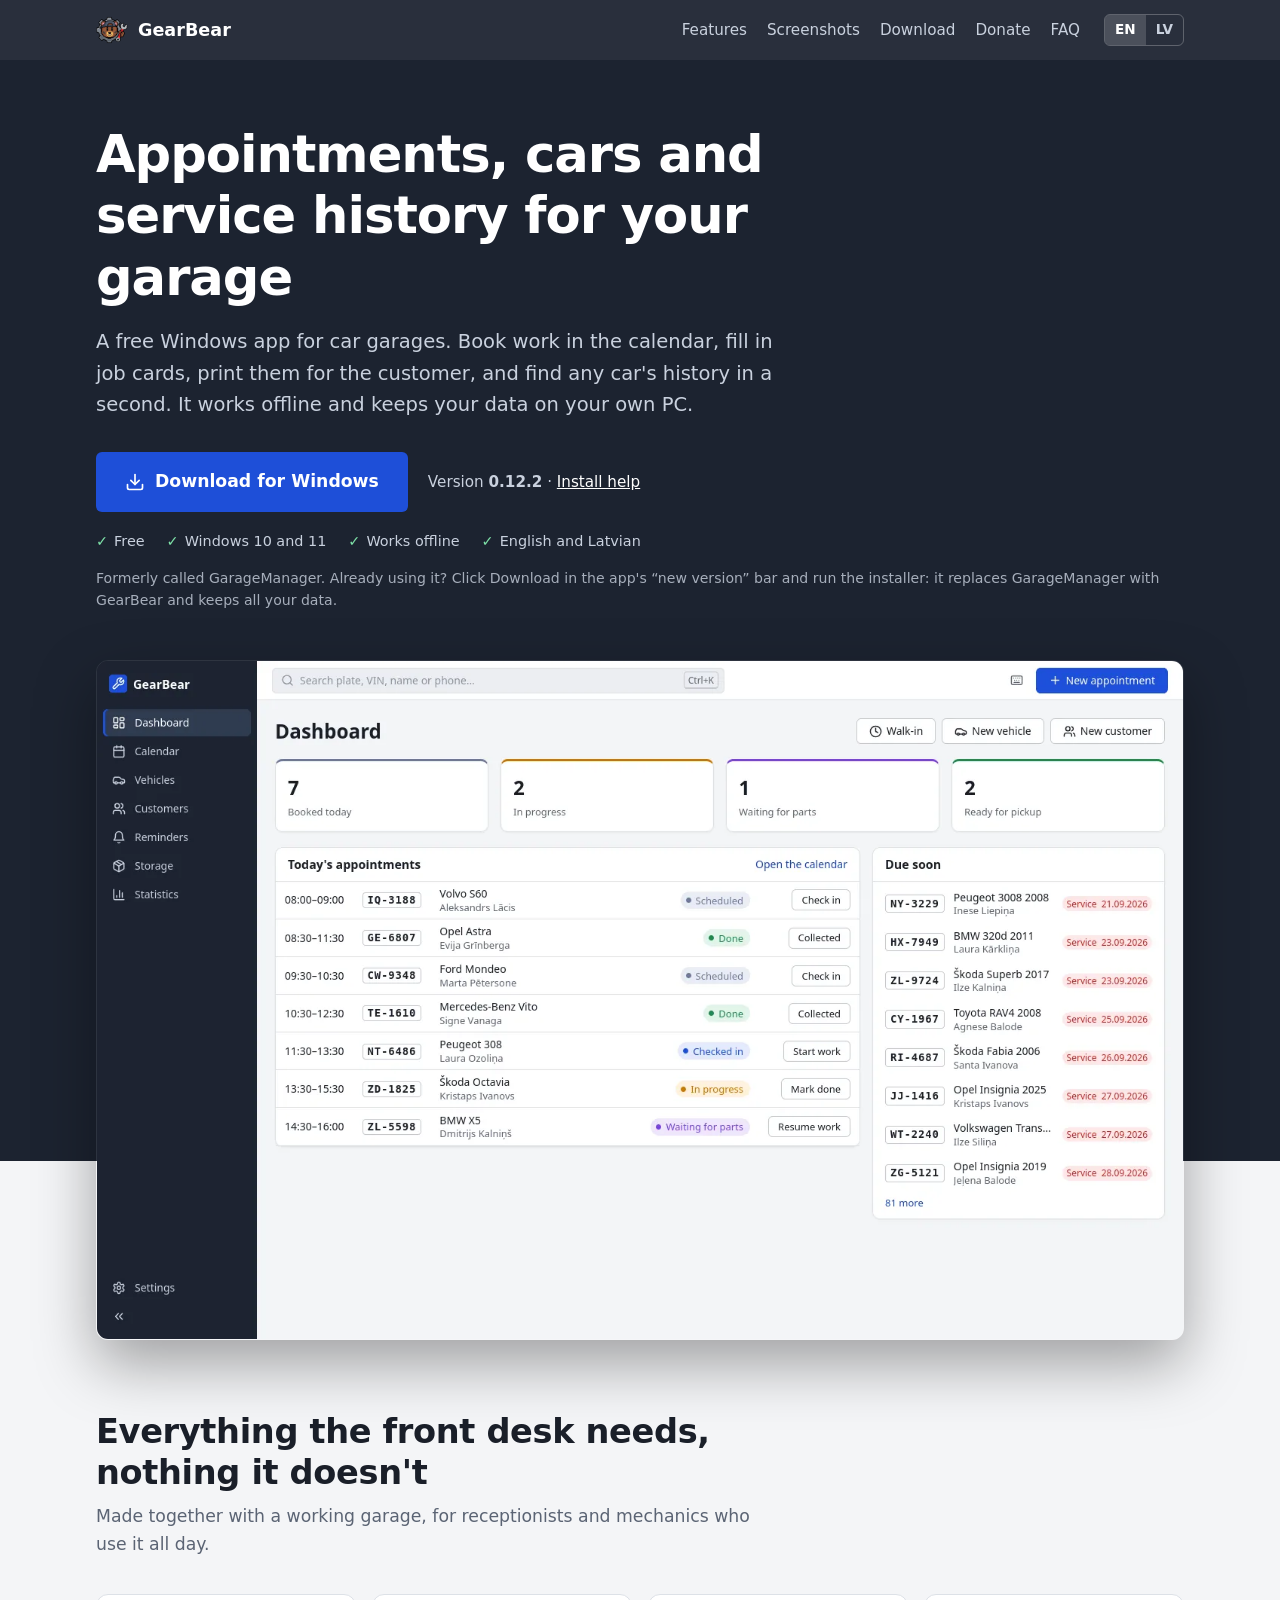
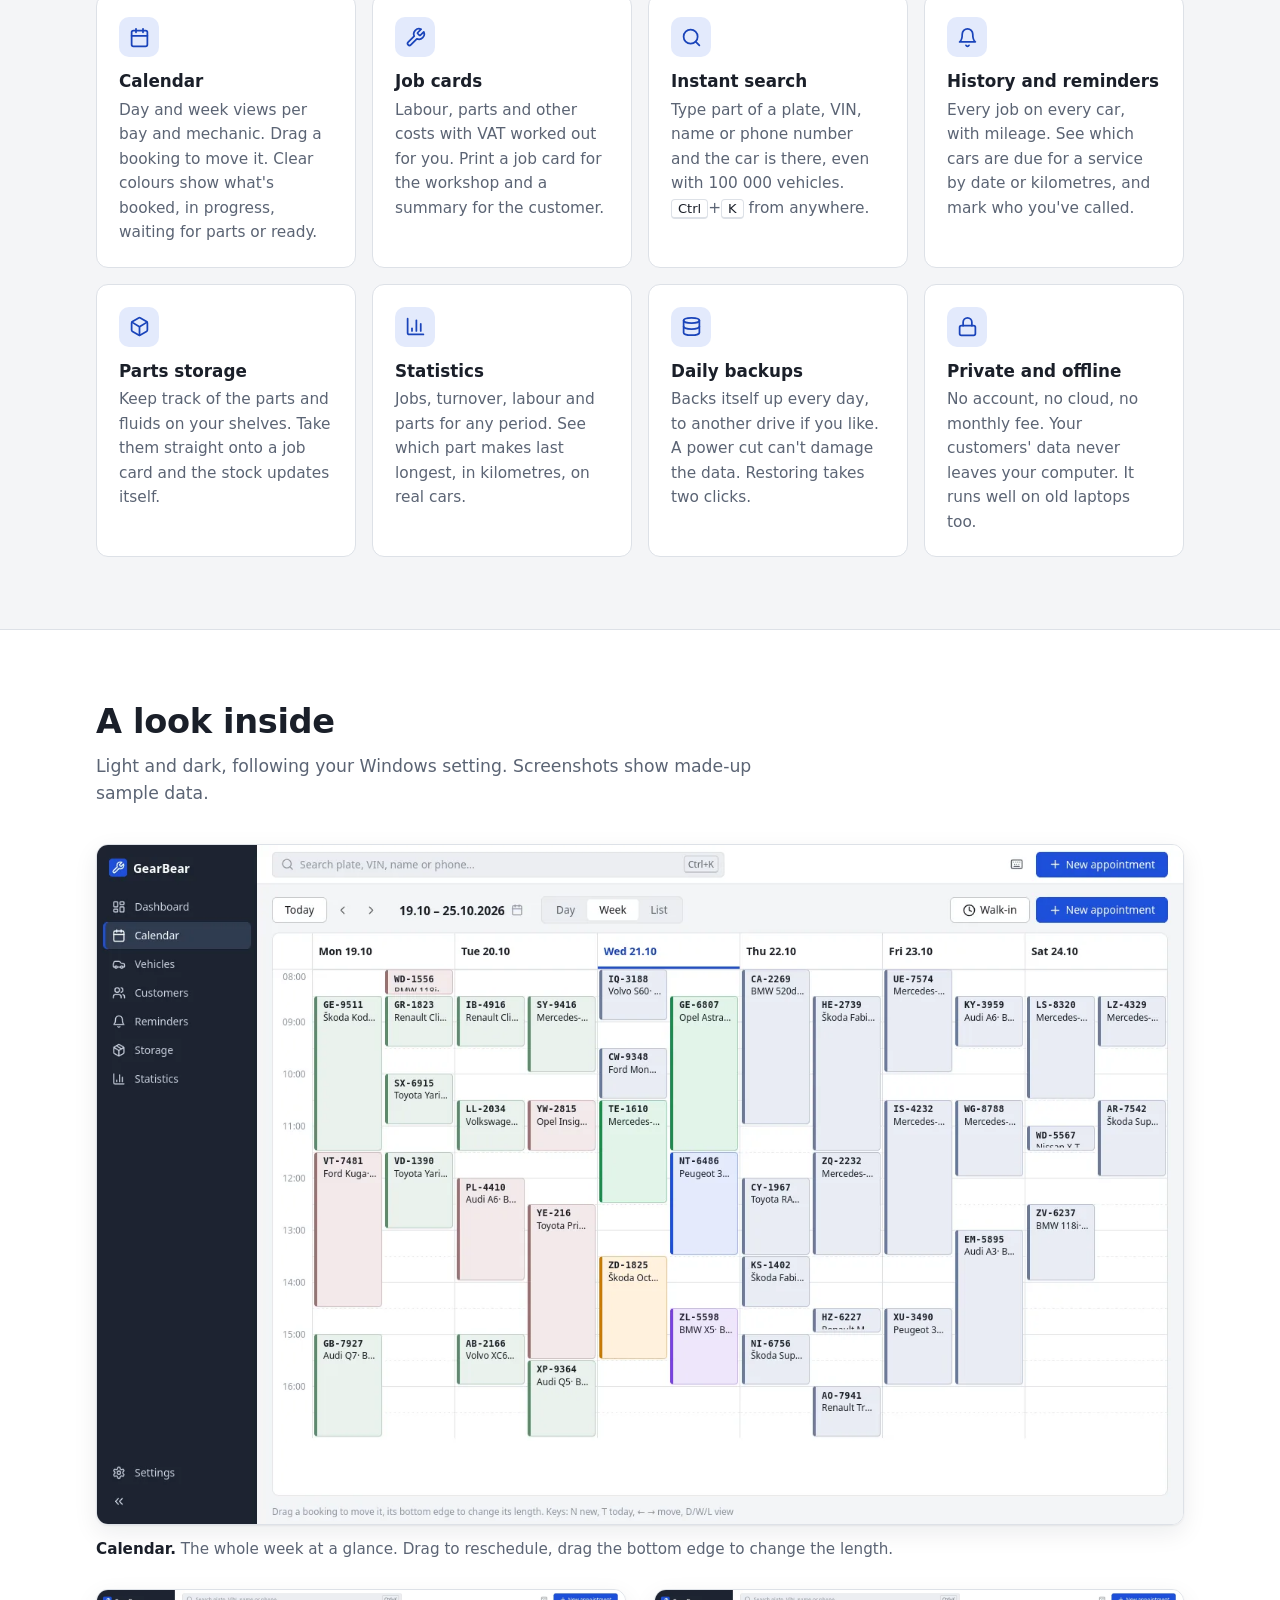
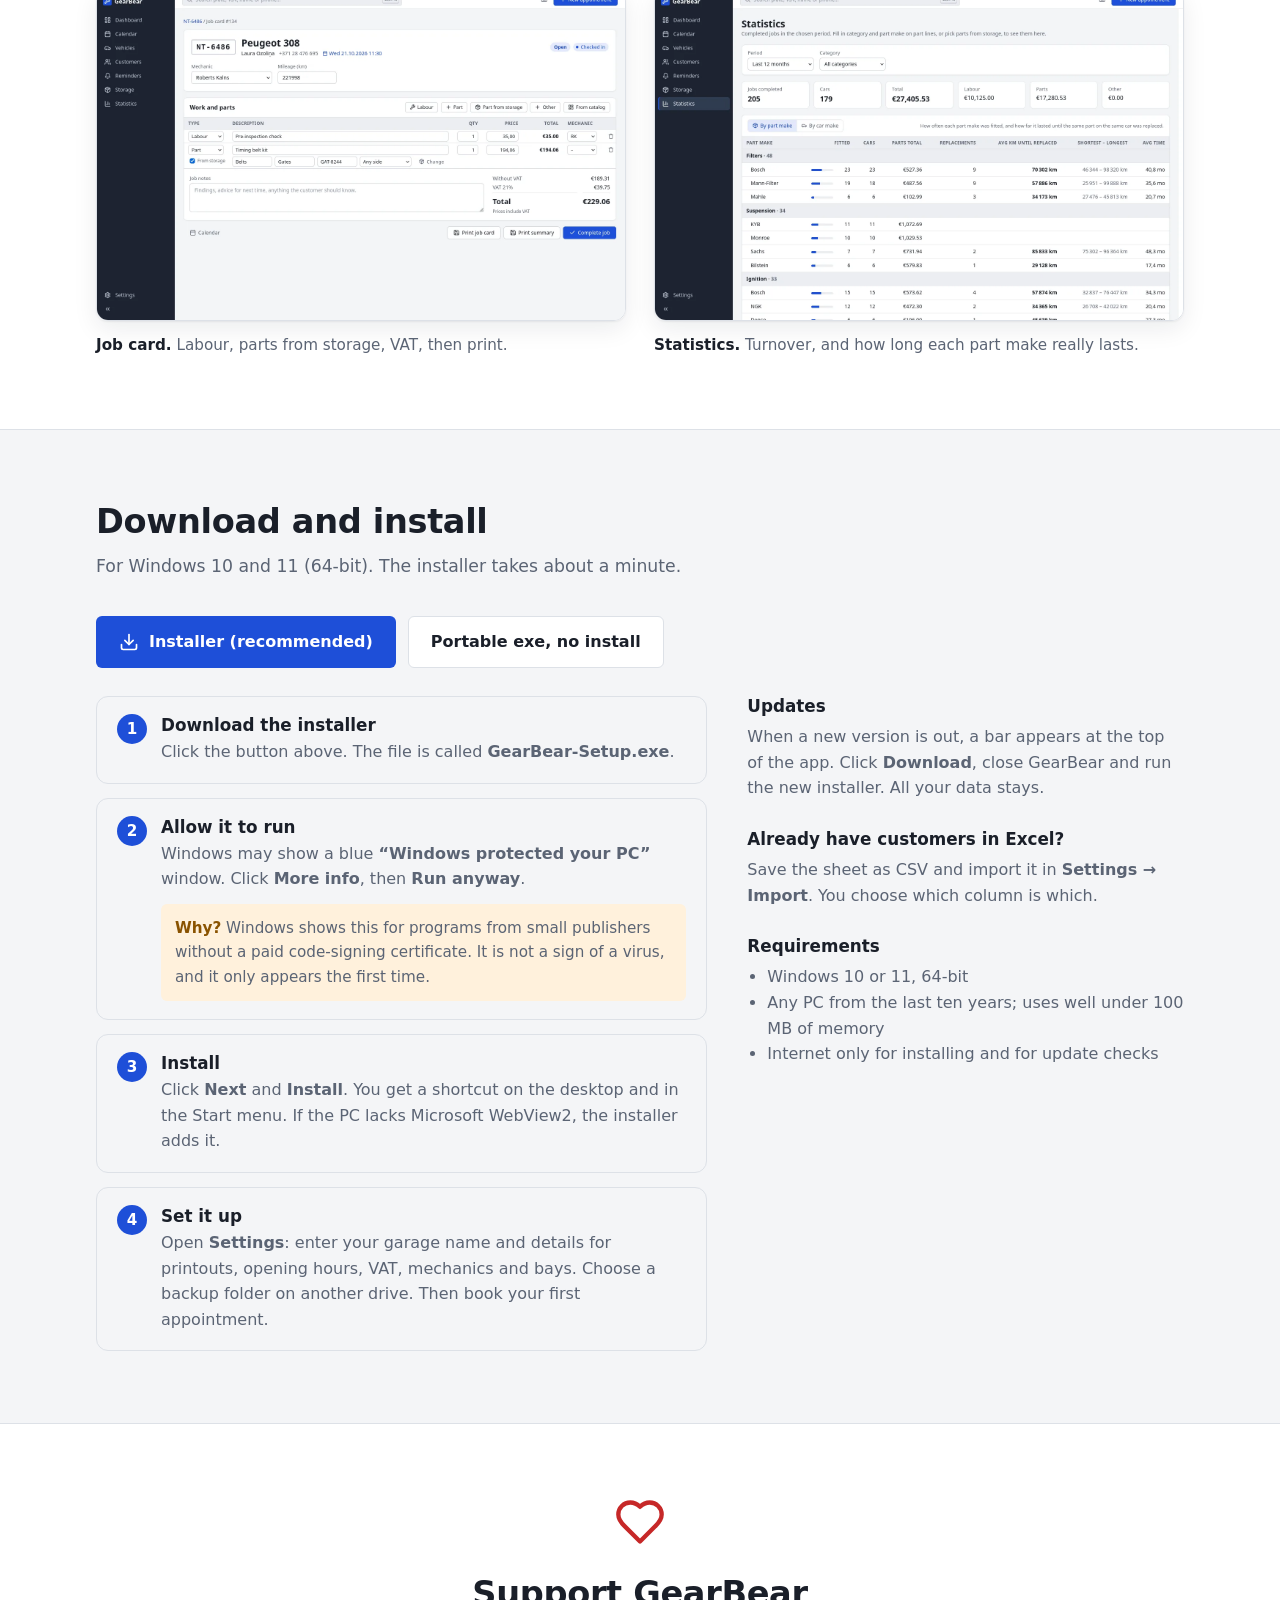
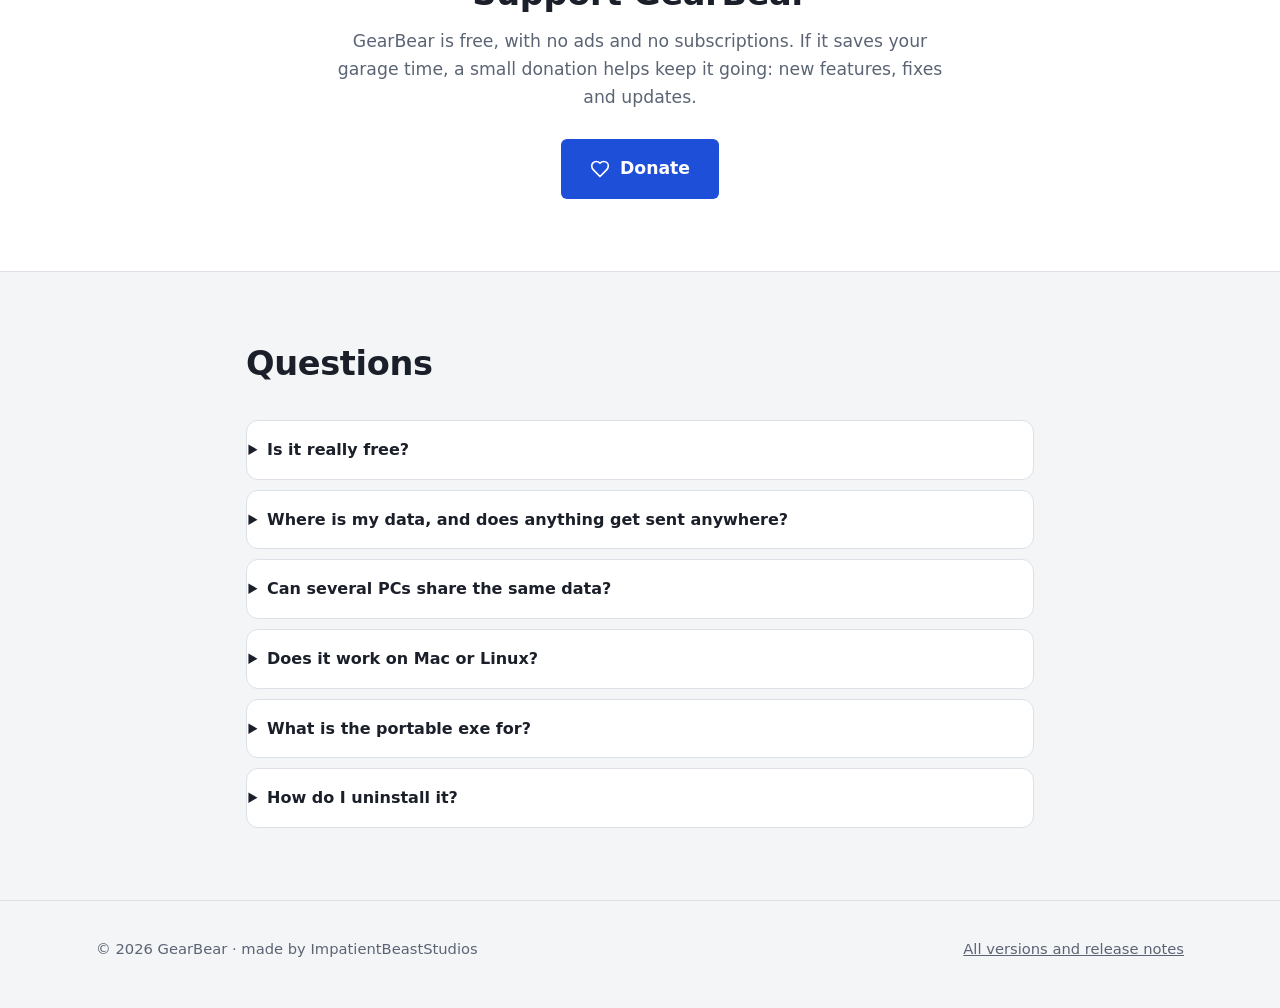
==== index.html @ b9c1b4c9 "Move to gearbear.impatientbeaststudios.com Cloudflare serves the site from the root. docs/ is the ol" ====
<!doctype html>
<html lang="en">
<head>
<meta charset="utf-8">
<meta name="viewport" content="width=device-width, initial-scale=1">
<title>GearBear</title>
<meta name="author" content="ImpatientBeastStudios">
<meta name="description" content="GearBear: free Windows app for car garages: appointments, vehicles, customers, job cards and service history. Works offline; your data stays on your PC.">
<link rel="icon" type="image/png" href="img/favicon-32.png">
<link rel="apple-touch-icon" href="img/icon-192.png">
<meta property="og:title" content="GearBear">
<meta property="og:description" content="Free Windows app for car garages: appointments, job cards and service history.">
<meta property="og:type" content="website">
<meta property="og:url" content="https://gearbear.impatientbeaststudios.com/">
<meta property="og:site_name" content="GearBear">
<meta property="og:image" content="https://gearbear.impatientbeaststudios.com/img/og-image.png">
<meta property="og:image:width" content="1200">
<meta property="og:image:height" content="630">
<meta property="og:image:alt" content="GearBear: free software for car garages, with the pixel-art bear logo">
<meta name="twitter:card" content="summary_large_image">
<meta name="twitter:image" content="https://gearbear.impatientbeaststudios.com/img/og-image.png">
<script>
  // Pick the language before anything is drawn: ?lang=, then the last
  // choice, then the browser's language.
  (function () {
    var q = new URLSearchParams(location.search).get('lang'), saved = null
    try { saved = localStorage.getItem('lang') } catch (e) {}
    var lang = q || saved || ((navigator.language || '').toLowerCase().indexOf('lv') === 0 ? 'lv' : 'en')
    document.documentElement.lang = lang === 'lv' ? 'lv' : 'en'
  })()
</script>
<style>
  :root {
    --bg: #f4f5f7;
    --bg-elevated: #ffffff;
    --bg-sunken: #eceef1;
    --bg-dark: #1c2330;
    --text: #1a1f29;
    --text-muted: #5b6474;
    --text-on-dark: #c9d1de;
    --border: #dde1e7;
    --accent: #1e4fd8;
    --accent-hover: #1a44ba;
    --accent-soft: #e3eafc;
    --accent-text: #1a44ba;
    --heart: #c62828;
    --warning: #8a5300;
    --warning-soft: #fff1dc;
    --shadow: 0 1px 2px rgba(16, 24, 40, .06), 0 8px 24px rgba(16, 24, 40, .08);
    --font: "Segoe UI", "Segoe UI Variable Text", system-ui, -apple-system, "Helvetica Neue", Arial, sans-serif;
    --radius: 6px;
    --radius-lg: 12px;
    color-scheme: light;
  }
  @media (prefers-color-scheme: dark) {
    :root {
      --bg: #15181e;
      --bg-elevated: #1e2229;
      --bg-sunken: #11141a;
      --bg-dark: #0f1217;
      --text: #e6e9ef;
      --text-muted: #a3acbb;
      --text-on-dark: #aab3c2;
      --border: #2c323c;
      --accent: #5b8aff;
      --accent-hover: #759dff;
      --accent-soft: #1f2a45;
      --accent-text: #8fb0ff;
      --heart: #ef5350;
      --warning: #e0a030;
      --warning-soft: #3a2f16;
      --shadow: 0 1px 2px rgba(0, 0, 0, .3), 0 8px 24px rgba(0, 0, 0, .35);
      color-scheme: dark;
    }
  }

  /* One page, two languages: the inactive one is hidden. */
  html[lang="en"] [lang="lv"], html[lang="lv"] [lang="en"] { display: none !important; }

  * { box-sizing: border-box; }
  [hidden] { display: none !important; }
  html { scroll-behavior: smooth; scroll-padding-top: 72px; }
  @media (prefers-reduced-motion: reduce) { html { scroll-behavior: auto; } }
  body { margin: 0; background: var(--bg); color: var(--text); font: 16px/1.6 var(--font); -webkit-font-smoothing: antialiased; }
  img { max-width: 100%; height: auto; display: block; }
  a { color: var(--accent-text); }
  h1, h2, h3 { line-height: 1.2; margin: 0; }
  h2 { font-size: clamp(1.6rem, 3vw, 2.1rem); letter-spacing: -.01em; }
  h3 { font-size: 1.05rem; }
  p { margin: 0; }
  .wrap { max-width: 1120px; margin: 0 auto; padding: 0 16px; }
  .muted { color: var(--text-muted); }
  section { padding: 72px 0; }
  .section-head { max-width: 680px; margin-bottom: 36px; }
  .section-head p { margin-top: 10px; color: var(--text-muted); font-size: 1.08rem; }

  /* Header */
  header {
    position: sticky; top: 0; z-index: 10;
    background: color-mix(in srgb, var(--bg-dark) 94%, transparent);
    backdrop-filter: blur(8px);
    color: #fff;
  }
  .bar { display: flex; align-items: center; gap: 24px; height: 60px; }
  .brand { display: flex; align-items: center; gap: 10px; color: #fff; text-decoration: none; font-weight: 600; font-size: 1.1rem; }
  .brand img { width: 32px; height: 32px; }
  nav.links { display: flex; gap: 20px; margin-left: auto; }
  nav.links a { color: var(--text-on-dark); text-decoration: none; font-size: .95rem; }
  nav.links a:hover { color: #fff; }
  .lang { display: flex; border: 1px solid rgba(255, 255, 255, .25); border-radius: var(--radius); overflow: hidden; }
  .lang button { background: none; border: 0; color: var(--text-on-dark); font: inherit; font-size: .85rem; font-weight: 600; padding: 4px 10px; cursor: pointer; }
  .lang button[aria-pressed="true"] { background: rgba(255, 255, 255, .16); color: #fff; }
  @media (max-width: 720px) { nav.links { display: none; } .lang { margin-left: auto; } }

  /* Buttons */
  .btn {
    display: inline-flex; align-items: center; gap: 10px;
    padding: 12px 22px; border-radius: var(--radius);
    font: inherit; font-weight: 600; text-decoration: none; cursor: pointer;
    border: 1px solid transparent;
    transition: background-color .15s, border-color .15s;
  }
  .btn svg { width: 20px; height: 20px; flex: none; }
  .btn.primary { background: var(--accent); color: #fff; }
  .btn.primary:hover { background: var(--accent-hover); }
  .btn.secondary { background: var(--bg-elevated); color: var(--text); border-color: var(--border); }
  .btn.secondary:hover { border-color: var(--text-muted); }
  .btn.big { padding: 15px 28px; font-size: 1.08rem; }
  .btn:focus-visible, .lang button:focus-visible, a:focus-visible { outline: 2px solid var(--accent); outline-offset: 2px; }

  /* Hero */
  .hero { padding: 64px 0 0; background: var(--bg-dark); color: #fff; }
  /* The screenshot hangs over the edge into the next section. */
  .hero + section { padding-top: calc(72px + var(--overhang)); background: var(--bg); }
  :root { --overhang: clamp(40px, 14vw, 180px); }
  .hero h1 { font-size: clamp(2rem, 5vw, 3.2rem); letter-spacing: -.02em; max-width: 820px; }
  .hero .lead { margin-top: 18px; max-width: 680px; font-size: clamp(1.05rem, 2vw, 1.22rem); color: var(--text-on-dark); }
  .cta { display: flex; flex-wrap: wrap; align-items: center; gap: 14px 20px; margin-top: 32px; }
  .cta .alt { color: var(--text-on-dark); font-size: .95rem; }
  .cta .alt a { color: #fff; }
  .facts { display: flex; flex-wrap: wrap; gap: 8px 22px; margin-top: 18px; font-size: .9rem; color: var(--text-on-dark); }
  .facts span::before { content: "✓"; margin-right: 6px; color: #7ee2a8; font-weight: 700; }
  .formerly { margin-top: 14px; font-size: .88rem; color: var(--text-on-dark); opacity: .8; }
  .shot { position: relative; margin: 48px 0 calc(-1 * var(--overhang)); border-radius: var(--radius-lg); overflow: hidden; box-shadow: 0 24px 60px rgba(0, 0, 0, .35); border: 1px solid rgba(255, 255, 255, .08); }

  /* Features */
  .grid { display: grid; grid-template-columns: repeat(auto-fill, minmax(250px, 1fr)); gap: 16px; }
  .card { background: var(--bg-elevated); border: 1px solid var(--border); border-radius: var(--radius-lg); padding: 22px; }
  .card .ic { width: 40px; height: 40px; border-radius: 10px; display: grid; place-items: center; background: var(--accent-soft); color: var(--accent-text); margin-bottom: 14px; }
  .card .ic svg { width: 21px; height: 21px; }
  .card p { margin-top: 6px; color: var(--text-muted); font-size: .96rem; }

  /* Screenshots */
  .gallery { display: grid; gap: 28px; }
  figure { margin: 0; }
  figure img { border-radius: var(--radius-lg); border: 1px solid var(--border); box-shadow: var(--shadow); }
  figcaption { margin-top: 12px; color: var(--text-muted); font-size: .95rem; }
  figcaption b { color: var(--text); }
  @media (min-width: 900px) { .gallery.two { grid-template-columns: 1fr 1fr; } }

  /* Install */
  .alt-bg { background: var(--bg-elevated); border-top: 1px solid var(--border); border-bottom: 1px solid var(--border); }
  .steps { counter-reset: s; display: grid; gap: 14px; padding: 0; margin: 0; list-style: none; }
  .steps li { counter-increment: s; position: relative; padding: 18px 20px 18px 64px; background: var(--bg); border: 1px solid var(--border); border-radius: var(--radius-lg); }
  .steps li::before { content: counter(s); position: absolute; left: 20px; top: 17px; width: 30px; height: 30px; border-radius: 50%; background: var(--accent); color: #fff; font-weight: 700; display: grid; place-items: center; font-size: .95rem; }
  .steps h3 { margin-bottom: 4px; }
  .steps p { color: var(--text-muted); }
  .note { margin-top: 12px; padding: 12px 14px; border-radius: var(--radius); background: var(--warning-soft); color: var(--text); font-size: .95rem; }
  .note b { color: var(--warning); }
  .cols { display: grid; gap: 40px; }
  @media (min-width: 900px) { .cols { grid-template-columns: 1.4fr 1fr; } }
  .side h3 { margin: 0 0 8px; }
  .side + .side { margin-top: 28px; }
  .side p, .side li { color: var(--text-muted); }
  .side ul { padding-left: 20px; margin: 8px 0 0; }
  .dl-row { display: flex; flex-wrap: wrap; gap: 12px; margin-bottom: 28px; }
  kbd { font: .85em var(--font); padding: 1px 6px; border: 1px solid var(--border); border-bottom-width: 2px; border-radius: 4px; background: var(--bg-elevated); color: var(--text); }

  /* Donate */
  .donate { text-align: center; }
  .donate .heart { width: 52px; height: 52px; margin: 0 auto 18px; color: var(--heart); }
  .donate p { max-width: 620px; margin: 14px auto 0; color: var(--text-muted); font-size: 1.08rem; }
  .donate .btn { margin-top: 28px; }
  .donate .soon { margin-top: 14px; font-size: .9rem; }

  /* FAQ */
  details { background: var(--bg-elevated); border: 1px solid var(--border); border-radius: var(--radius-lg); padding: 0 20px; }
  details + details { margin-top: 10px; }
  summary { cursor: pointer; padding: 16px 0; font-weight: 600; list-style-position: outside; }
  details p { padding: 0 0 18px; color: var(--text-muted); }
  .faq { max-width: 820px; }

  footer { padding: 36px 0 48px; color: var(--text-muted); font-size: .92rem; border-top: 1px solid var(--border); }
  footer .wrap { display: flex; flex-wrap: wrap; gap: 8px 24px; justify-content: space-between; }
  footer a { color: inherit; }
</style>
</head>
<body>

<header>
  <div class="wrap bar">
    <a class="brand" href="#top"><img src="img/icon-192.png" alt="">GearBear</a>
    <nav class="links">
      <a href="#features"><span lang="en">Features</span><span lang="lv">Iespējas</span></a>
      <a href="#screens"><span lang="en">Screenshots</span><span lang="lv">Ekrāni</span></a>
      <a href="#download"><span lang="en">Download</span><span lang="lv">Lejupielāde</span></a>
      <a href="#donate"><span lang="en">Donate</span><span lang="lv">Ziedot</span></a>
      <a href="#faq"><span lang="en">FAQ</span><span lang="lv">Jautājumi</span></a>
    </nav>
    <div class="lang" role="group" aria-label="Language / Valoda">
      <button type="button" data-lang="en">EN</button>
      <button type="button" data-lang="lv">LV</button>
    </div>
  </div>
</header>

<main id="top">
  <section class="hero">
    <div class="wrap">
      <h1>
        <span lang="en">Appointments, cars and service history for your garage</span>
        <span lang="lv">Pieraksti, automašīnas un servisa vēsture jūsu autoservisam</span>
      </h1>
      <p class="lead">
        <span lang="en">A free Windows app for car garages. Book work in the calendar, fill in job cards, print them for the customer, and find any car's history in a second. It works offline and keeps your data on your own PC.</span>
        <span lang="lv">Bezmaksas Windows programma autoservisiem. Pierakstiet darbus kalendārā, aizpildiet darba kartes, izdrukājiet tās klientam un atrodiet jebkuras automašīnas vēsturi sekundes laikā. Darbojas bez interneta, un dati paliek jūsu datorā.</span>
      </p>
      <div class="cta">
        <a class="btn primary big" href="https://github.com/TeddyBear1998/garagemanager/releases/latest/download/GearBear-Setup.exe">
          <svg viewBox="0 0 24 24" fill="none" stroke="currentColor" stroke-width="2" stroke-linecap="round" stroke-linejoin="round" aria-hidden="true"><path d="M21 15v4a2 2 0 0 1-2 2H5a2 2 0 0 1-2-2v-4"/><path d="m7 10 5 5 5-5"/><path d="M12 15V3"/></svg>
          <span lang="en">Download for Windows</span><span lang="lv">Lejupielādēt Windows</span>
        </a>
        <span class="alt">
          <span class="version-line" hidden><span lang="en">Version</span><span lang="lv">Versija</span> <b class="version"></b> · </span>
          <a href="#download"><span lang="en">Install help</span><span lang="lv">Kā uzstādīt</span></a>
        </span>
      </div>
      <div class="facts">
        <span lang="en">Free</span><span lang="lv">Bez maksas</span>
        <span lang="en">Windows 10 and 11</span><span lang="lv">Windows 10 un 11</span>
        <span lang="en">Works offline</span><span lang="lv">Darbojas bez interneta</span>
        <span lang="en">English and Latvian</span><span lang="lv">Latviešu un angļu valodā</span>
      </div>
      <p class="formerly"><span lang="en">Formerly called GarageManager. Already using it? Click Download in the app's “new version” bar and run the installer: it replaces GarageManager with GearBear and keeps all your data.</span><span lang="lv">Agrāk saucās GarageManager. Jau lietojat? Spiediet Lejupielādēt programmas joslā “jauna versija” un palaidiet instalētāju: tas aizstās GarageManager ar GearBear un saglabās visus datus.</span></p>
      <div class="shot">
        <img lang="en" src="img/dashboard-en.webp" width="1440" height="900" alt="GearBear dashboard: today's appointments with their status and cars due for service">
        <img lang="lv" src="img/dashboard-lv.webp" width="1440" height="900" alt="GearBear sākuma ekrāns: šodienas pieraksti ar statusiem un automašīnas, kurām drīz jāveic serviss">
      </div>
    </div>
  </section>

  <section id="features">
    <div class="wrap">
      <div class="section-head">
        <h2><span lang="en">Everything the front desk needs, nothing it doesn't</span><span lang="lv">Viss, kas vajadzīgs reģistratūrai, un nekā lieka</span></h2>
        <p><span lang="en">Made together with a working garage, for receptionists and mechanics who use it all day.</span><span lang="lv">Veidota kopā ar strādājošu autoservisu, reģistratoriem un mehāniķiem, kas to lieto visu dienu.</span></p>
      </div>
      <div class="grid">
        <div class="card">
          <div class="ic"><svg viewBox="0 0 24 24" fill="none" stroke="currentColor" stroke-width="2" stroke-linecap="round" stroke-linejoin="round" aria-hidden="true"><path d="M8 2v4"/><path d="M16 2v4"/><rect width="18" height="18" x="3" y="4" rx="2"/><path d="M3 10h18"/></svg></div>
          <h3><span lang="en">Calendar</span><span lang="lv">Kalendārs</span></h3>
          <p><span lang="en">Day and week views per bay and mechanic. Drag a booking to move it. Clear colours show what's booked, in progress, waiting for parts or ready.</span><span lang="lv">Dienas un nedēļas skats pa remonta vietām un mehāniķiem. Pārvelciet pierakstu, lai to pārceltu. Skaidras krāsas rāda, kas ir pierakstīts, procesā, gaida detaļas vai ir gatavs.</span></p>
        </div>
        <div class="card">
          <div class="ic"><svg viewBox="0 0 24 24" fill="none" stroke="currentColor" stroke-width="2" stroke-linecap="round" stroke-linejoin="round" aria-hidden="true"><path d="M14.7 6.3a1 1 0 0 0 0 1.4l1.6 1.6a1 1 0 0 0 1.4 0l3.77-3.77a6 6 0 0 1-7.94 7.94l-6.91 6.91a2.12 2.12 0 0 1-3-3l6.91-6.91a6 6 0 0 1 7.94-7.94l-3.76 3.76z"/></svg></div>
          <h3><span lang="en">Job cards</span><span lang="lv">Darba kartes</span></h3>
          <p><span lang="en">Labour, parts and other costs with VAT worked out for you. Print a job card for the workshop and a summary for the customer.</span><span lang="lv">Darbs, detaļas un citas izmaksas ar automātiski aprēķinātu PVN. Izdrukājiet darba karti darbnīcai un kopsavilkumu klientam.</span></p>
        </div>
        <div class="card">
          <div class="ic"><svg viewBox="0 0 24 24" fill="none" stroke="currentColor" stroke-width="2" stroke-linecap="round" stroke-linejoin="round" aria-hidden="true"><circle cx="11" cy="11" r="8"/><path d="m21 21-4.3-4.3"/></svg></div>
          <h3><span lang="en">Instant search</span><span lang="lv">Tūlītēja meklēšana</span></h3>
          <p><span lang="en">Type part of a plate, VIN, name or phone number and the car is there, even with 100 000 vehicles. <kbd>Ctrl</kbd>+<kbd>K</kbd> from anywhere.</span><span lang="lv">Ierakstiet daļu no numura, VIN, vārda vai tālruņa, un automašīna ir atrasta, pat ja to ir 100 000. <kbd>Ctrl</kbd>+<kbd>K</kbd> no jebkuras vietas.</span></p>
        </div>
        <div class="card">
          <div class="ic"><svg viewBox="0 0 24 24" fill="none" stroke="currentColor" stroke-width="2" stroke-linecap="round" stroke-linejoin="round" aria-hidden="true"><path d="M6 8a6 6 0 0 1 12 0c0 7 3 9 3 9H3s3-2 3-9"/><path d="M10.3 21a1.94 1.94 0 0 0 3.4 0"/></svg></div>
          <h3><span lang="en">History and reminders</span><span lang="lv">Vēsture un atgādinājumi</span></h3>
          <p><span lang="en">Every job on every car, with mileage. See which cars are due for a service by date or kilometres, and mark who you've called.</span><span lang="lv">Katrs darbs katrai automašīnai, ar nobraukumu. Redziet, kurām automašīnām pienācis servisa laiks pēc datuma vai kilometriem, un atzīmējiet, kam jau zvanījāt.</span></p>
        </div>
        <div class="card">
          <div class="ic"><svg viewBox="0 0 24 24" fill="none" stroke="currentColor" stroke-width="2" stroke-linecap="round" stroke-linejoin="round" aria-hidden="true"><path d="M11 21.73a2 2 0 0 0 2 0l7-4A2 2 0 0 0 21 16V8a2 2 0 0 0-1-1.73l-7-4a2 2 0 0 0-2 0l-7 4A2 2 0 0 0 3 8v8a2 2 0 0 0 1 1.73z"/><path d="M12 22V12"/><path d="m3.3 7 7.703 4.734a2 2 0 0 0 1.994 0L20.7 7"/></svg></div>
          <h3><span lang="en">Parts storage</span><span lang="lv">Detaļu noliktava</span></h3>
          <p><span lang="en">Keep track of the parts and fluids on your shelves. Take them straight onto a job card and the stock updates itself.</span><span lang="lv">Uzskaitiet detaļas un šķidrumus plauktos. Ņemiet tās uzreiz darba kartē, un atlikums mainās pats.</span></p>
        </div>
        <div class="card">
          <div class="ic"><svg viewBox="0 0 24 24" fill="none" stroke="currentColor" stroke-width="2" stroke-linecap="round" stroke-linejoin="round" aria-hidden="true"><path d="M3 3v16a2 2 0 0 0 2 2h16"/><path d="M18 17V9"/><path d="M13 17V5"/><path d="M8 17v-3"/></svg></div>
          <h3><span lang="en">Statistics</span><span lang="lv">Statistika</span></h3>
          <p><span lang="en">Jobs, turnover, labour and parts for any period. See which part makes last longest, in kilometres, on real cars.</span><span lang="lv">Darbi, apgrozījums, darbs un detaļas jebkuram periodam. Redziet, kuru ražotāju detaļas kalpo visilgāk, kilometros, uz īstām automašīnām.</span></p>
        </div>
        <div class="card">
          <div class="ic"><svg viewBox="0 0 24 24" fill="none" stroke="currentColor" stroke-width="2" stroke-linecap="round" stroke-linejoin="round" aria-hidden="true"><ellipse cx="12" cy="5" rx="9" ry="3"/><path d="M3 5V19A9 3 0 0 0 21 19V5"/><path d="M3 12A9 3 0 0 0 21 12"/></svg></div>
          <h3><span lang="en">Daily backups</span><span lang="lv">Ikdienas rezerves kopijas</span></h3>
          <p><span lang="en">Backs itself up every day, to another drive if you like. A power cut can't damage the data. Restoring takes two clicks.</span><span lang="lv">Katru dienu pati izveido rezerves kopiju, ja vēlaties, uz citu disku. Elektrības pārtraukums datus nesabojā. Atjaunošana prasa divus klikšķus.</span></p>
        </div>
        <div class="card">
          <div class="ic"><svg viewBox="0 0 24 24" fill="none" stroke="currentColor" stroke-width="2" stroke-linecap="round" stroke-linejoin="round" aria-hidden="true"><rect width="18" height="11" x="3" y="11" rx="2" ry="2"/><path d="M7 11V7a5 5 0 0 1 10 0v4"/></svg></div>
          <h3><span lang="en">Private and offline</span><span lang="lv">Privāti un bez interneta</span></h3>
          <p><span lang="en">No account, no cloud, no monthly fee. Your customers' data never leaves your computer. It runs well on old laptops too.</span><span lang="lv">Bez konta, bez mākoņa, bez ikmēneša maksas. Jūsu klientu dati nekad neatstāj jūsu datoru. Labi darbojas arī uz veciem klēpjdatoriem.</span></p>
        </div>
      </div>
    </div>
  </section>

  <section id="screens" class="alt-bg">
    <div class="wrap">
      <div class="section-head">
        <h2><span lang="en">A look inside</span><span lang="lv">Ieskats programmā</span></h2>
        <p><span lang="en">Light and dark, following your Windows setting. Screenshots show made-up sample data.</span><span lang="lv">Gaišā un tumšā tēma atbilstoši Windows iestatījumam. Ekrānuzņēmumos redzami izdomāti paraugdati.</span></p>
      </div>
      <div class="gallery">
        <figure>
          <img lang="en" src="img/calendar-en.webp" width="1440" height="900" loading="lazy" alt="Week calendar with bookings per day, coloured by status">
          <img lang="lv" src="img/calendar-lv.webp" width="1440" height="900" loading="lazy" alt="Nedēļas kalendārs ar pierakstiem pa dienām, iekrāsotiem pēc statusa">
          <figcaption><b><span lang="en">Calendar.</span><span lang="lv">Kalendārs.</span></b> <span lang="en">The whole week at a glance. Drag to reschedule, drag the bottom edge to change the length.</span><span lang="lv">Visa nedēļa vienā skatā. Pārvelciet, lai pārceltu; velciet apakšējo malu, lai mainītu ilgumu.</span></figcaption>
        </figure>
        <div class="gallery two">
          <figure>
            <img lang="en" src="img/jobcard-en.webp" width="1440" height="900" loading="lazy" alt="Job card with labour and part lines, VAT and total">
            <img lang="lv" src="img/jobcard-lv.webp" width="1440" height="900" loading="lazy" alt="Darba karte ar darba un detaļu rindām, PVN un kopsummu">
            <figcaption><b><span lang="en">Job card.</span><span lang="lv">Darba karte.</span></b> <span lang="en">Labour, parts from storage, VAT, then print.</span><span lang="lv">Darbs, detaļas no noliktavas, PVN, un drukāt.</span></figcaption>
          </figure>
          <figure>
            <img lang="en" src="img/stats-en.webp" width="1440" height="900" loading="lazy" alt="Statistics by part make with average kilometres until replaced">
            <img lang="lv" src="img/stats-lv.webp" width="1440" height="900" loading="lazy" alt="Statistika pēc detaļu ražotāja ar vidējo nobraukumu līdz maiņai">
            <figcaption><b><span lang="en">Statistics.</span><span lang="lv">Statistika.</span></b> <span lang="en">Turnover, and how long each part make really lasts.</span><span lang="lv">Apgrozījums un tas, cik ilgi katra ražotāja detaļas patiešām kalpo.</span></figcaption>
          </figure>
        </div>
      </div>
    </div>
  </section>

  <section id="download">
    <div class="wrap">
      <div class="section-head">
        <h2><span lang="en">Download and install</span><span lang="lv">Lejupielāde un uzstādīšana</span></h2>
        <p><span lang="en">For Windows 10 and 11 (64-bit). The installer takes about a minute.</span><span lang="lv">Windows 10 un 11 (64 bitu). Uzstādīšana aizņem apmēram minūti.</span></p>
      </div>
      <div class="dl-row">
        <a class="btn primary" href="https://github.com/TeddyBear1998/garagemanager/releases/latest/download/GearBear-Setup.exe">
          <svg viewBox="0 0 24 24" fill="none" stroke="currentColor" stroke-width="2" stroke-linecap="round" stroke-linejoin="round" aria-hidden="true"><path d="M21 15v4a2 2 0 0 1-2 2H5a2 2 0 0 1-2-2v-4"/><path d="m7 10 5 5 5-5"/><path d="M12 15V3"/></svg>
          <span lang="en">Installer (recommended)</span><span lang="lv">Instalētājs (ieteicams)</span>
        </a>
        <a class="btn secondary" href="https://github.com/TeddyBear1998/garagemanager/releases/latest/download/GearBear.exe">
          <span lang="en">Portable exe, no install</span><span lang="lv">Pārnēsājamais exe bez uzstādīšanas</span>
        </a>
      </div>
      <div class="cols">
        <ol class="steps">
          <li>
            <h3><span lang="en">Download the installer</span><span lang="lv">Lejupielādējiet instalētāju</span></h3>
            <p><span lang="en">Click the button above. The file is called <b>GearBear-Setup.exe</b>.</span><span lang="lv">Spiediet pogu augstāk. Faila nosaukums ir <b>GearBear-Setup.exe</b>.</span></p>
          </li>
          <li>
            <h3><span lang="en">Allow it to run</span><span lang="lv">Atļaujiet to palaist</span></h3>
            <p><span lang="en">Windows may show a blue <b>“Windows protected your PC”</b> window. Click <b>More info</b>, then <b>Run anyway</b>.</span><span lang="lv">Windows var parādīt zilu logu <b>“Windows aizsargāja jūsu datoru”</b>. Spiediet <b>Vairāk informācijas</b> un tad <b>Tik un tā palaist</b>.</span></p>
            <p class="note"><b><span lang="en">Why?</span><span lang="lv">Kāpēc?</span></b> <span lang="en">Windows shows this for programs from small publishers without a paid code-signing certificate. It is not a sign of a virus, and it only appears the first time.</span><span lang="lv">Windows to rāda programmām no maziem izstrādātājiem bez maksas koda paraksta sertifikāta. Tā nav vīrusa pazīme, un tas parādās tikai pirmo reizi.</span></p>
          </li>
          <li>
            <h3><span lang="en">Install</span><span lang="lv">Uzstādiet</span></h3>
            <p><span lang="en">Click <b>Next</b> and <b>Install</b>. You get a shortcut on the desktop and in the Start menu. If the PC lacks Microsoft WebView2, the installer adds it.</span><span lang="lv">Spiediet <b>Tālāk</b> un <b>Uzstādīt</b>. Uz darbvirsmas un izvēlnē Sākt parādīsies saīsne. Ja datorā nav Microsoft WebView2, instalētājs to pievienos.</span></p>
          </li>
          <li>
            <h3><span lang="en">Set it up</span><span lang="lv">Iestatiet</span></h3>
            <p><span lang="en">Open <b>Settings</b>: enter your garage name and details for printouts, opening hours, VAT, mechanics and bays. Choose a backup folder on another drive. Then book your first appointment.</span><span lang="lv">Atveriet <b>Iestatījumus</b>: ievadiet servisa nosaukumu un rekvizītus izdrukām, darba laiku, PVN, mehāniķus un remonta vietas. Izvēlieties rezerves kopiju mapi uz cita diska. Tad pierakstiet pirmo klientu.</span></p>
          </li>
        </ol>
        <div>
          <div class="side">
            <h3><span lang="en">Updates</span><span lang="lv">Atjauninājumi</span></h3>
            <p><span lang="en">When a new version is out, a bar appears at the top of the app. Click <b>Download</b>, close GearBear and run the new installer. All your data stays.</span><span lang="lv">Kad iznāk jauna versija, programmas augšā parādās josla. Spiediet <b>Lejupielādēt</b>, aizveriet GearBear un palaidiet jauno instalētāju. Visi dati saglabājas.</span></p>
          </div>
          <div class="side">
            <h3><span lang="en">Already have customers in Excel?</span><span lang="lv">Klienti jau ir Excel tabulā?</span></h3>
            <p><span lang="en">Save the sheet as CSV and import it in <b>Settings → Import</b>. You choose which column is which.</span><span lang="lv">Saglabājiet tabulu kā CSV un importējiet to sadaļā <b>Iestatījumi → Imports</b>. Jūs norādāt, kura kolonna ir kura.</span></p>
          </div>
          <div class="side">
            <h3><span lang="en">Requirements</span><span lang="lv">Prasības</span></h3>
            <ul>
              <li><span lang="en">Windows 10 or 11, 64-bit</span><span lang="lv">Windows 10 vai 11, 64 bitu</span></li>
              <li><span lang="en">Any PC from the last ten years; uses well under 100 MB of memory</span><span lang="lv">Jebkurš pēdējo desmit gadu dators; aizņem krietni mazāk par 100 MB atmiņas</span></li>
              <li><span lang="en">Internet only for installing and for update checks</span><span lang="lv">Internets vajadzīgs tikai uzstādīšanai un atjauninājumu pārbaudei</span></li>
            </ul>
          </div>
        </div>
      </div>
    </div>
  </section>

  <section id="donate" class="alt-bg donate">
    <div class="wrap">
      <svg class="heart" viewBox="0 0 24 24" fill="none" stroke="currentColor" stroke-width="2" stroke-linecap="round" stroke-linejoin="round" aria-hidden="true"><path d="M19 14c1.49-1.46 3-3.21 3-5.5A5.5 5.5 0 0 0 16.5 3c-1.76 0-3 .5-4.5 2-1.5-1.5-2.74-2-4.5-2A5.5 5.5 0 0 0 2 8.5c0 2.3 1.5 4.05 3 5.5l7 7Z"/></svg>
      <h2><span lang="en">Support GearBear</span><span lang="lv">Atbalstiet GearBear</span></h2>
      <p>
        <span lang="en">GearBear is free, with no ads and no subscriptions. If it saves your garage time, a small donation helps keep it going: new features, fixes and updates.</span>
        <span lang="lv">GearBear ir bez maksas, bez reklāmām un abonementiem. Ja tā ietaupa jūsu servisam laiku, neliels ziedojums palīdz to attīstīt: jaunas iespējas, labojumi un atjauninājumi.</span>
      </p>
      <!-- The link comes from DONATE_URL in the script at the end. The
           app's Donate button opens this section. -->
      <a class="btn primary big" id="donate-link" href="" target="_blank" rel="noopener" hidden>
        <svg viewBox="0 0 24 24" fill="none" stroke="currentColor" stroke-width="2" stroke-linecap="round" stroke-linejoin="round" aria-hidden="true"><path d="M19 14c1.49-1.46 3-3.21 3-5.5A5.5 5.5 0 0 0 16.5 3c-1.76 0-3 .5-4.5 2-1.5-1.5-2.74-2-4.5-2A5.5 5.5 0 0 0 2 8.5c0 2.3 1.5 4.05 3 5.5l7 7Z"/></svg>
        <span lang="en">Donate</span><span lang="lv">Ziedot</span>
      </a>
      <p class="soon muted" id="donate-soon"><span lang="en">The donation page is coming soon. Thank you for wanting to help!</span><span lang="lv">Ziedojumu lapa drīzumā būs pieejama. Paldies, ka vēlaties atbalstīt!</span></p>
    </div>
  </section>

  <section id="faq">
    <div class="wrap faq">
      <div class="section-head">
        <h2><span lang="en">Questions</span><span lang="lv">Jautājumi</span></h2>
      </div>
      <details>
        <summary><span lang="en">Is it really free?</span><span lang="lv">Vai tiešām bez maksas?</span></summary>
        <p><span lang="en">Yes. Every feature, for as long as you use it. There's no trial and no locked features. Donations are welcome but never required.</span><span lang="lv">Jā. Visas iespējas, cik ilgi vien lietojat. Nav izmēģinājuma perioda un nav slēgtu funkciju. Ziedojumi ir laipni gaidīti, bet nekad nav obligāti.</span></p>
      </details>
      <details>
        <summary><span lang="en">Where is my data, and does anything get sent anywhere?</span><span lang="lv">Kur glabājas mani dati, un vai kaut kas tiek kaut kur sūtīts?</span></summary>
        <p><span lang="en">Everything is in one database file in <b>%APPDATA%\GearBear</b> on your PC, plus the backups. Settings → About shows the exact folder. The only internet use is a check for new versions: the app reads one small file from this website. No data about you, your garage or your customers is sent, and you can switch the check off in Settings.</span><span lang="lv">Viss glabājas vienā datubāzes failā mapē <b>%APPDATA%\GearBear</b> jūsu datorā, kopā ar rezerves kopijām. Precīzā mape redzama sadaļā Iestatījumi → Par programmu. Internets tiek izmantots tikai jaunu versiju pārbaudei: programma nolasa vienu mazu failu no šīs mājaslapas. Netiek sūtīti nekādi dati par jums, jūsu servisu vai klientiem, un pārbaudi var izslēgt iestatījumos.</span></p>
      </details>
      <details>
        <summary><span lang="en">Can several PCs share the same data?</span><span lang="lv">Vai vairāki datori var lietot tos pašus datus?</span></summary>
        <p><span lang="en">Not yet. GearBear runs on one PC, usually at the front desk. To move to a new PC, make a backup on the old one and restore it on the new one.</span><span lang="lv">Pagaidām ne. GearBear darbojas vienā datorā, parasti reģistratūrā. Lai pārietu uz jaunu datoru, izveidojiet rezerves kopiju vecajā un atjaunojiet to jaunajā.</span></p>
      </details>
      <details>
        <summary><span lang="en">Does it work on Mac or Linux?</span><span lang="lv">Vai tā darbojas uz Mac vai Linux?</span></summary>
        <p><span lang="en">No, only on Windows 10 and 11.</span><span lang="lv">Nē, tikai uz Windows 10 un 11.</span></p>
      </details>
      <details>
        <summary><span lang="en">What is the portable exe for?</span><span lang="lv">Kam paredzēts pārnēsājamais exe?</span></summary>
        <p><span lang="en">It's the same app without an installer. Put it in a folder such as C:\GearBear and run it. To keep the data in that folder too, for example on a USB stick, create an empty file named <b>portable</b> next to the exe before the first start.</span><span lang="lv">Tā ir tā pati programma bez instalētāja. Ielieciet to mapē, piemēram, C:\GearBear, un palaidiet. Lai arī dati glabātos šajā mapē, piemēram, USB zibatmiņā, pirms pirmās palaišanas blakus exe failam izveidojiet tukšu failu ar nosaukumu <b>portable</b>.</span></p>
      </details>
      <details>
        <summary><span lang="en">How do I uninstall it?</span><span lang="lv">Kā to noņemt?</span></summary>
        <p><span lang="en">Windows Settings → Apps → Installed apps → GearBear → Uninstall. Your database and backups are kept in case you change your mind. Delete the %APPDATA%\GearBear folder to remove them as well.</span><span lang="lv">Windows Iestatījumi → Programmas → Instalētās programmas → GearBear → Atinstalēt. Datubāze un rezerves kopijas tiek saglabātas, ja pārdomājat. Lai izdzēstu arī tās, izdzēsiet mapi %APPDATA%\GearBear.</span></p>
      </details>
    </div>
  </section>
</main>

<footer>
  <div class="wrap">
    <span>© 2026 GearBear · <span lang="en">made by</span><span lang="lv">izstrādātājs</span> ImpatientBeastStudios</span>
    <span>
      <a href="https://github.com/TeddyBear1998/garagemanager/releases"><span lang="en">All versions and release notes</span><span lang="lv">Visas versijas un izmaiņas</span></a>
    </span>
  </div>
</footer>

<script>
  // Language toggle: remembered for the next visit.
  var buttons = document.querySelectorAll('.lang button')
  function setLang(lang) {
    document.documentElement.lang = lang
    buttons.forEach(function (b) { b.setAttribute('aria-pressed', String(b.dataset.lang === lang)) })
    document.title = 'GearBear'
    try { localStorage.setItem('lang', lang) } catch (e) {}
  }
  buttons.forEach(function (b) { b.addEventListener('click', function () { setLang(b.dataset.lang) }) })
  setLang(document.documentElement.lang)

  // Donate link; the "coming soon" line shows only while it is empty.
  var DONATE_URL = 'https://ko-fi.com/teddybear1998'
  if (DONATE_URL) {
    var link = document.getElementById('donate-link')
    link.href = DONATE_URL
    link.hidden = false
    document.getElementById('donate-soon').hidden = true
  }

  // Current version from latest.json, written by scripts/release.sh.
  fetch('latest.json', { cache: 'no-cache' })
    .then(function (r) { return r.ok ? r.json() : null })
    .then(function (f) {
      if (!f || !f.version) return
      document.querySelectorAll('.version').forEach(function (el) { el.textContent = f.version })
      document.querySelectorAll('.version-line').forEach(function (el) { el.hidden = false })
    })
    .catch(function () {})
</script>
</body>
</html>
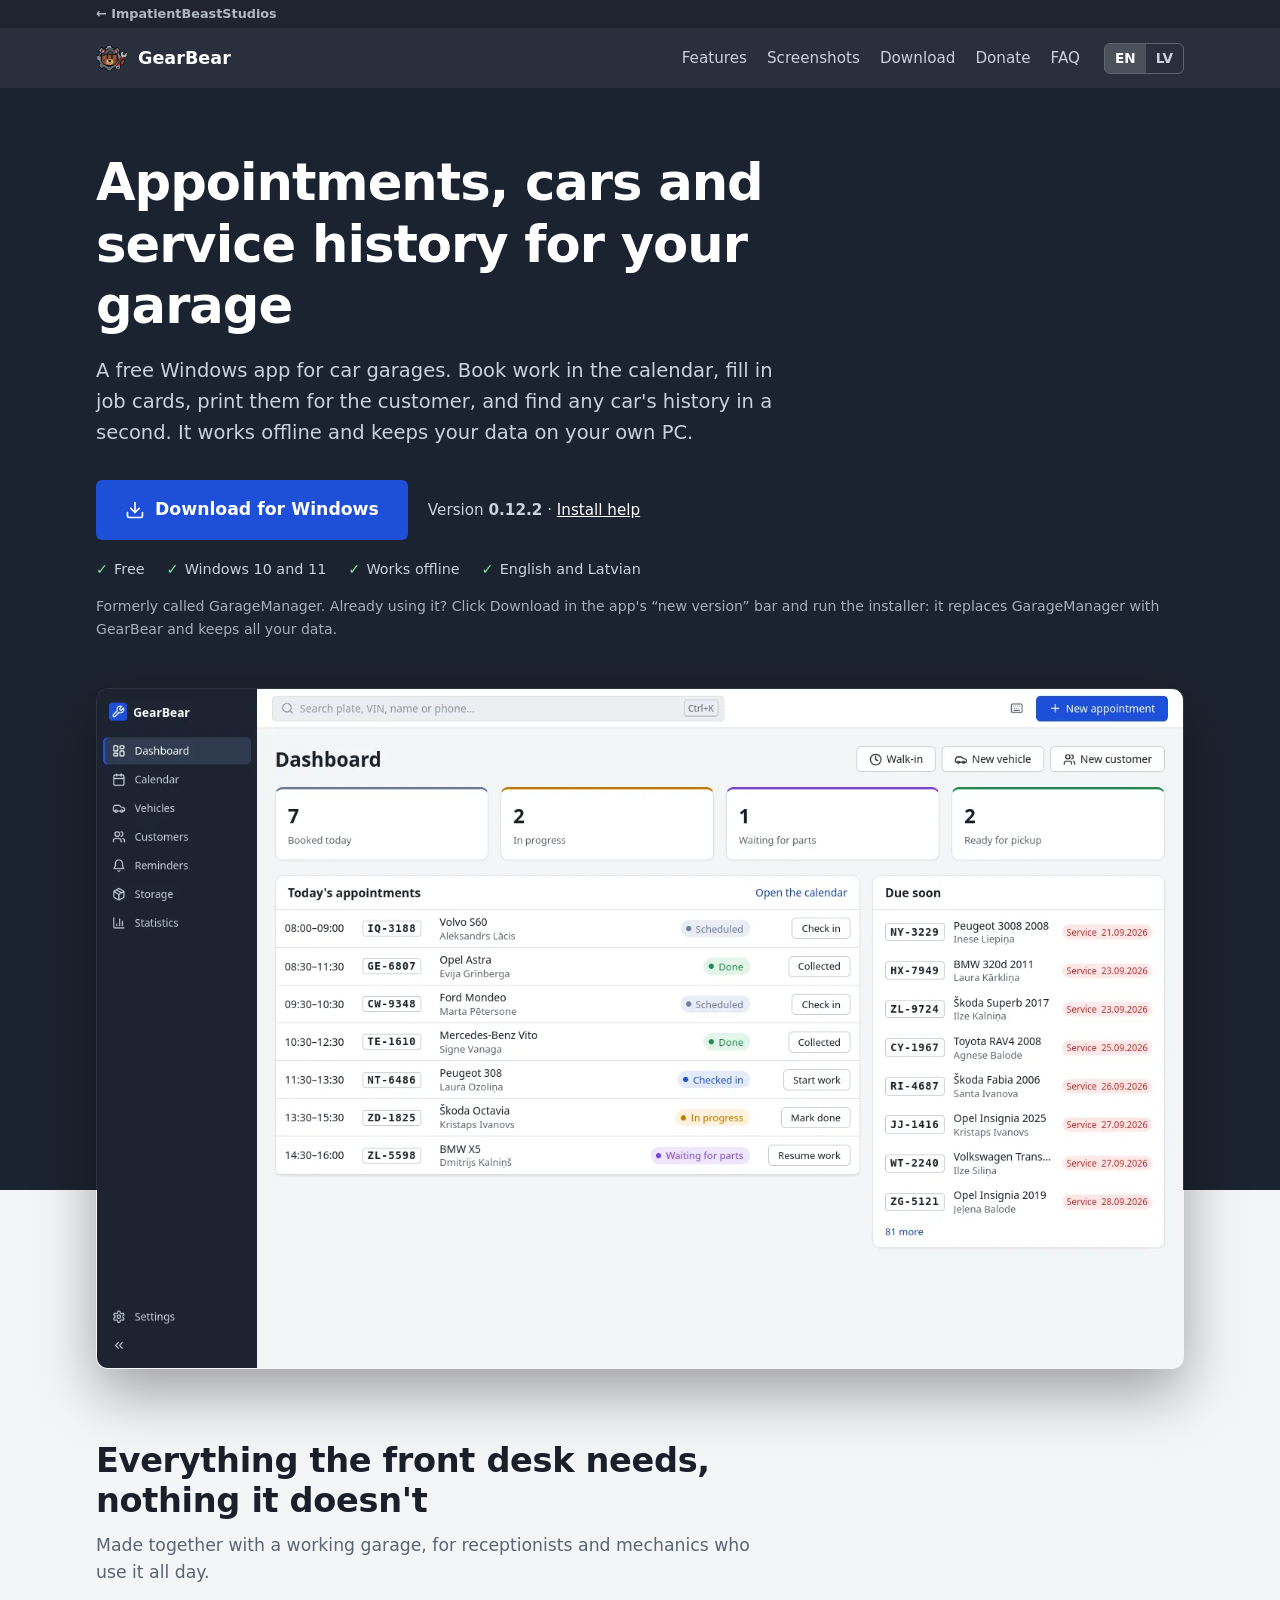
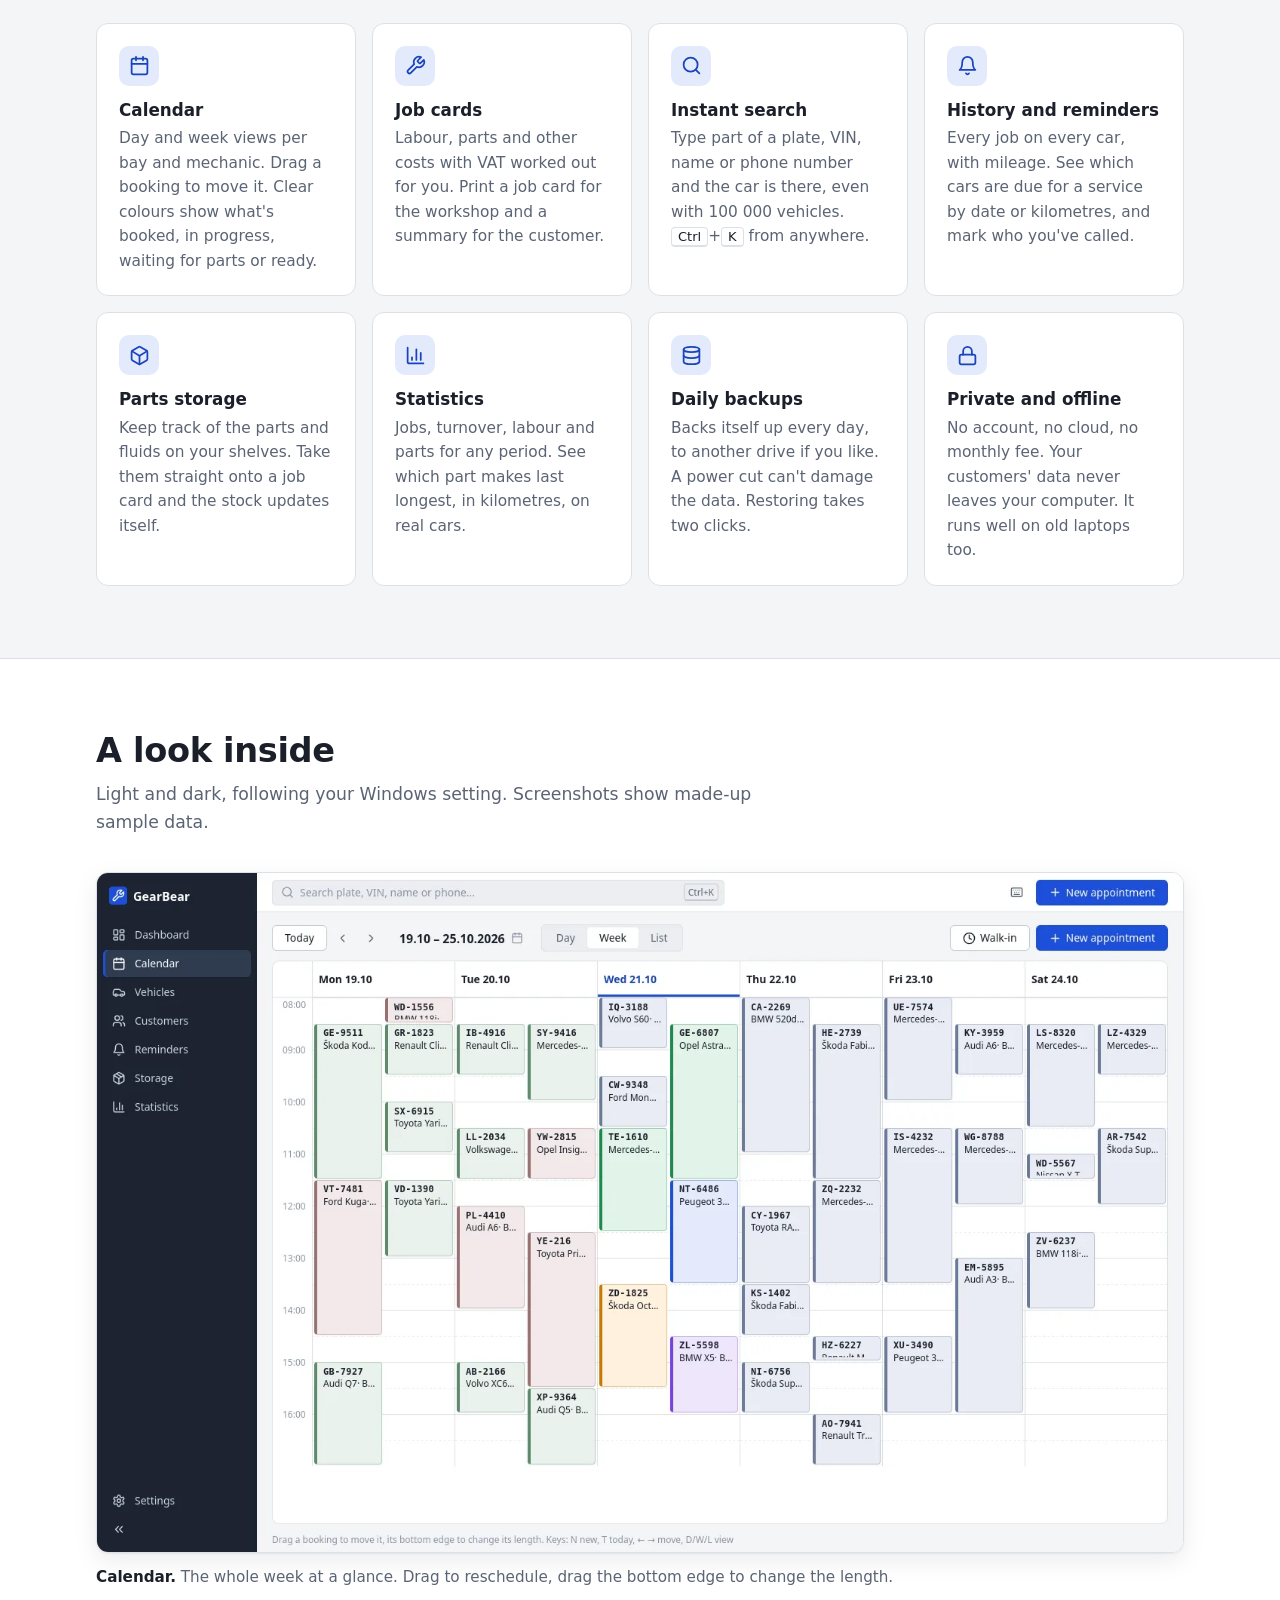
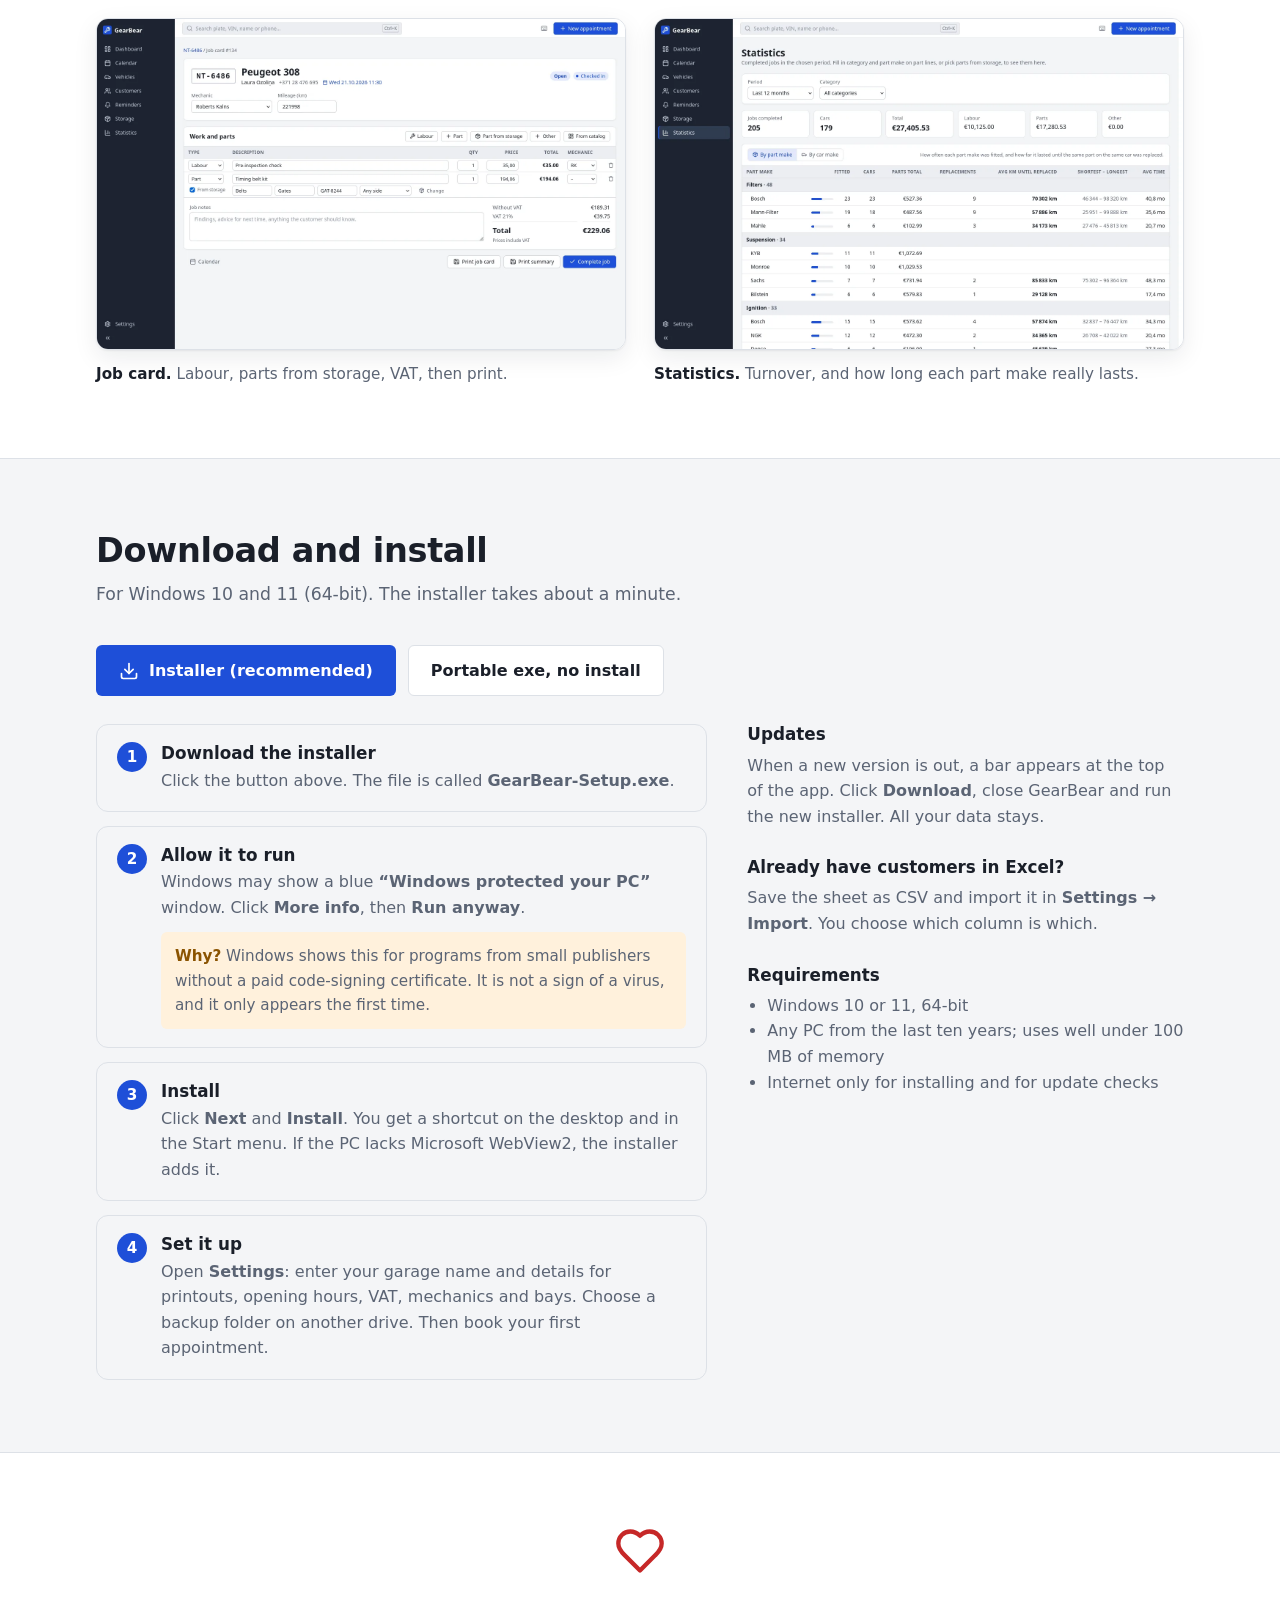
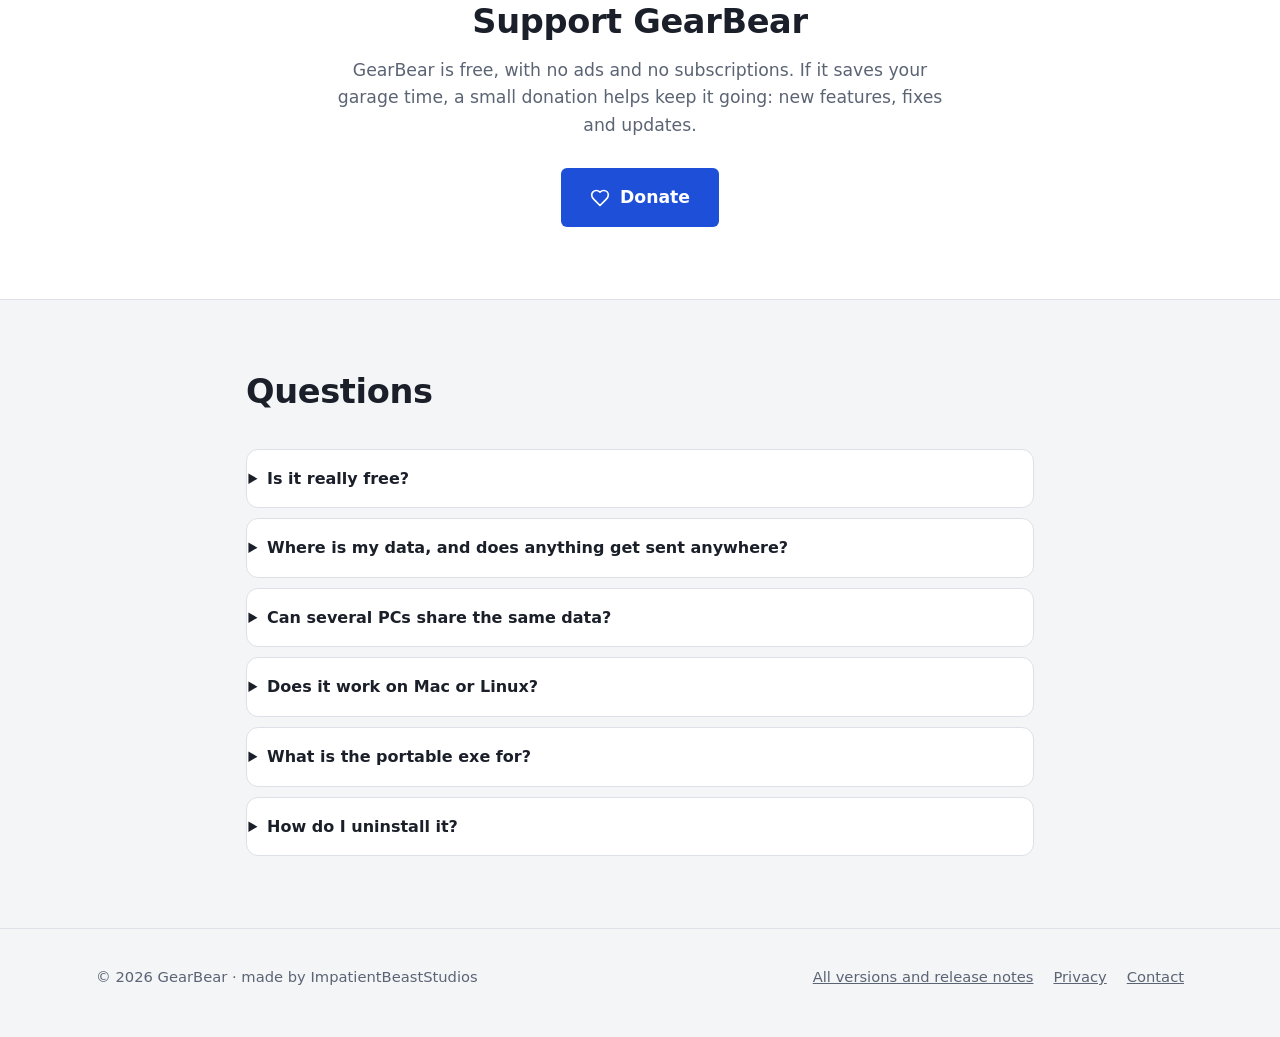
==== commit bf8b98e7: "Studio strip, privacy page and AdSense spots on the website Ads (off until the IDs are in ads.js): a" ====
--- a/index.html
+++ b/index.html
@@ -29,175 +29,12 @@
     document.documentElement.lang = lang === 'lv' ? 'lv' : 'en'
   })()
 </script>
-<style>
-  :root {
-    --bg: #f4f5f7;
-    --bg-elevated: #ffffff;
-    --bg-sunken: #eceef1;
-    --bg-dark: #1c2330;
-    --text: #1a1f29;
-    --text-muted: #5b6474;
-    --text-on-dark: #c9d1de;
-    --border: #dde1e7;
-    --accent: #1e4fd8;
-    --accent-hover: #1a44ba;
-    --accent-soft: #e3eafc;
-    --accent-text: #1a44ba;
-    --heart: #c62828;
-    --warning: #8a5300;
-    --warning-soft: #fff1dc;
-    --shadow: 0 1px 2px rgba(16, 24, 40, .06), 0 8px 24px rgba(16, 24, 40, .08);
-    --font: "Segoe UI", "Segoe UI Variable Text", system-ui, -apple-system, "Helvetica Neue", Arial, sans-serif;
-    --radius: 6px;
-    --radius-lg: 12px;
-    color-scheme: light;
-  }
-  @media (prefers-color-scheme: dark) {
-    :root {
-      --bg: #15181e;
-      --bg-elevated: #1e2229;
-      --bg-sunken: #11141a;
-      --bg-dark: #0f1217;
-      --text: #e6e9ef;
-      --text-muted: #a3acbb;
-      --text-on-dark: #aab3c2;
-      --border: #2c323c;
-      --accent: #5b8aff;
-      --accent-hover: #759dff;
-      --accent-soft: #1f2a45;
-      --accent-text: #8fb0ff;
-      --heart: #ef5350;
-      --warning: #e0a030;
-      --warning-soft: #3a2f16;
-      --shadow: 0 1px 2px rgba(0, 0, 0, .3), 0 8px 24px rgba(0, 0, 0, .35);
-      color-scheme: dark;
-    }
-  }
-
-  /* One page, two languages: the inactive one is hidden. */
-  html[lang="en"] [lang="lv"], html[lang="lv"] [lang="en"] { display: none !important; }
-
-  * { box-sizing: border-box; }
-  [hidden] { display: none !important; }
-  html { scroll-behavior: smooth; scroll-padding-top: 72px; }
-  @media (prefers-reduced-motion: reduce) { html { scroll-behavior: auto; } }
-  body { margin: 0; background: var(--bg); color: var(--text); font: 16px/1.6 var(--font); -webkit-font-smoothing: antialiased; }
-  img { max-width: 100%; height: auto; display: block; }
-  a { color: var(--accent-text); }
-  h1, h2, h3 { line-height: 1.2; margin: 0; }
-  h2 { font-size: clamp(1.6rem, 3vw, 2.1rem); letter-spacing: -.01em; }
-  h3 { font-size: 1.05rem; }
-  p { margin: 0; }
-  .wrap { max-width: 1120px; margin: 0 auto; padding: 0 16px; }
-  .muted { color: var(--text-muted); }
-  section { padding: 72px 0; }
-  .section-head { max-width: 680px; margin-bottom: 36px; }
-  .section-head p { margin-top: 10px; color: var(--text-muted); font-size: 1.08rem; }
-
-  /* Header */
-  header {
-    position: sticky; top: 0; z-index: 10;
-    background: color-mix(in srgb, var(--bg-dark) 94%, transparent);
-    backdrop-filter: blur(8px);
-    color: #fff;
-  }
-  .bar { display: flex; align-items: center; gap: 24px; height: 60px; }
-  .brand { display: flex; align-items: center; gap: 10px; color: #fff; text-decoration: none; font-weight: 600; font-size: 1.1rem; }
-  .brand img { width: 32px; height: 32px; }
-  nav.links { display: flex; gap: 20px; margin-left: auto; }
-  nav.links a { color: var(--text-on-dark); text-decoration: none; font-size: .95rem; }
-  nav.links a:hover { color: #fff; }
-  .lang { display: flex; border: 1px solid rgba(255, 255, 255, .25); border-radius: var(--radius); overflow: hidden; }
-  .lang button { background: none; border: 0; color: var(--text-on-dark); font: inherit; font-size: .85rem; font-weight: 600; padding: 4px 10px; cursor: pointer; }
-  .lang button[aria-pressed="true"] { background: rgba(255, 255, 255, .16); color: #fff; }
-  @media (max-width: 720px) { nav.links { display: none; } .lang { margin-left: auto; } }
-
-  /* Buttons */
-  .btn {
-    display: inline-flex; align-items: center; gap: 10px;
-    padding: 12px 22px; border-radius: var(--radius);
-    font: inherit; font-weight: 600; text-decoration: none; cursor: pointer;
-    border: 1px solid transparent;
-    transition: background-color .15s, border-color .15s;
-  }
-  .btn svg { width: 20px; height: 20px; flex: none; }
-  .btn.primary { background: var(--accent); color: #fff; }
-  .btn.primary:hover { background: var(--accent-hover); }
-  .btn.secondary { background: var(--bg-elevated); color: var(--text); border-color: var(--border); }
-  .btn.secondary:hover { border-color: var(--text-muted); }
-  .btn.big { padding: 15px 28px; font-size: 1.08rem; }
-  .btn:focus-visible, .lang button:focus-visible, a:focus-visible { outline: 2px solid var(--accent); outline-offset: 2px; }
-
-  /* Hero */
-  .hero { padding: 64px 0 0; background: var(--bg-dark); color: #fff; }
-  /* The screenshot hangs over the edge into the next section. */
-  .hero + section { padding-top: calc(72px + var(--overhang)); background: var(--bg); }
-  :root { --overhang: clamp(40px, 14vw, 180px); }
-  .hero h1 { font-size: clamp(2rem, 5vw, 3.2rem); letter-spacing: -.02em; max-width: 820px; }
-  .hero .lead { margin-top: 18px; max-width: 680px; font-size: clamp(1.05rem, 2vw, 1.22rem); color: var(--text-on-dark); }
-  .cta { display: flex; flex-wrap: wrap; align-items: center; gap: 14px 20px; margin-top: 32px; }
-  .cta .alt { color: var(--text-on-dark); font-size: .95rem; }
-  .cta .alt a { color: #fff; }
-  .facts { display: flex; flex-wrap: wrap; gap: 8px 22px; margin-top: 18px; font-size: .9rem; color: var(--text-on-dark); }
-  .facts span::before { content: "✓"; margin-right: 6px; color: #7ee2a8; font-weight: 700; }
-  .formerly { margin-top: 14px; font-size: .88rem; color: var(--text-on-dark); opacity: .8; }
-  .shot { position: relative; margin: 48px 0 calc(-1 * var(--overhang)); border-radius: var(--radius-lg); overflow: hidden; box-shadow: 0 24px 60px rgba(0, 0, 0, .35); border: 1px solid rgba(255, 255, 255, .08); }
-
-  /* Features */
-  .grid { display: grid; grid-template-columns: repeat(auto-fill, minmax(250px, 1fr)); gap: 16px; }
-  .card { background: var(--bg-elevated); border: 1px solid var(--border); border-radius: var(--radius-lg); padding: 22px; }
-  .card .ic { width: 40px; height: 40px; border-radius: 10px; display: grid; place-items: center; background: var(--accent-soft); color: var(--accent-text); margin-bottom: 14px; }
-  .card .ic svg { width: 21px; height: 21px; }
-  .card p { margin-top: 6px; color: var(--text-muted); font-size: .96rem; }
-
-  /* Screenshots */
-  .gallery { display: grid; gap: 28px; }
-  figure { margin: 0; }
-  figure img { border-radius: var(--radius-lg); border: 1px solid var(--border); box-shadow: var(--shadow); }
-  figcaption { margin-top: 12px; color: var(--text-muted); font-size: .95rem; }
-  figcaption b { color: var(--text); }
-  @media (min-width: 900px) { .gallery.two { grid-template-columns: 1fr 1fr; } }
-
-  /* Install */
-  .alt-bg { background: var(--bg-elevated); border-top: 1px solid var(--border); border-bottom: 1px solid var(--border); }
-  .steps { counter-reset: s; display: grid; gap: 14px; padding: 0; margin: 0; list-style: none; }
-  .steps li { counter-increment: s; position: relative; padding: 18px 20px 18px 64px; background: var(--bg); border: 1px solid var(--border); border-radius: var(--radius-lg); }
-  .steps li::before { content: counter(s); position: absolute; left: 20px; top: 17px; width: 30px; height: 30px; border-radius: 50%; background: var(--accent); color: #fff; font-weight: 700; display: grid; place-items: center; font-size: .95rem; }
-  .steps h3 { margin-bottom: 4px; }
-  .steps p { color: var(--text-muted); }
-  .note { margin-top: 12px; padding: 12px 14px; border-radius: var(--radius); background: var(--warning-soft); color: var(--text); font-size: .95rem; }
-  .note b { color: var(--warning); }
-  .cols { display: grid; gap: 40px; }
-  @media (min-width: 900px) { .cols { grid-template-columns: 1.4fr 1fr; } }
-  .side h3 { margin: 0 0 8px; }
-  .side + .side { margin-top: 28px; }
-  .side p, .side li { color: var(--text-muted); }
-  .side ul { padding-left: 20px; margin: 8px 0 0; }
-  .dl-row { display: flex; flex-wrap: wrap; gap: 12px; margin-bottom: 28px; }
-  kbd { font: .85em var(--font); padding: 1px 6px; border: 1px solid var(--border); border-bottom-width: 2px; border-radius: 4px; background: var(--bg-elevated); color: var(--text); }
-
-  /* Donate */
-  .donate { text-align: center; }
-  .donate .heart { width: 52px; height: 52px; margin: 0 auto 18px; color: var(--heart); }
-  .donate p { max-width: 620px; margin: 14px auto 0; color: var(--text-muted); font-size: 1.08rem; }
-  .donate .btn { margin-top: 28px; }
-  .donate .soon { margin-top: 14px; font-size: .9rem; }
-
-  /* FAQ */
-  details { background: var(--bg-elevated); border: 1px solid var(--border); border-radius: var(--radius-lg); padding: 0 20px; }
-  details + details { margin-top: 10px; }
-  summary { cursor: pointer; padding: 16px 0; font-weight: 600; list-style-position: outside; }
-  details p { padding: 0 0 18px; color: var(--text-muted); }
-  .faq { max-width: 820px; }
-
-  footer { padding: 36px 0 48px; color: var(--text-muted); font-size: .92rem; border-top: 1px solid var(--border); }
-  footer .wrap { display: flex; flex-wrap: wrap; gap: 8px 24px; justify-content: space-between; }
-  footer a { color: inherit; }
-</style>
+<link rel="stylesheet" href="style.css">
 </head>
 <body>
 
 <header>
+  <div class="studio-bar"><div class="wrap"><a href="https://impatientbeaststudios.com"><span aria-hidden="true">&larr;</span> ImpatientBeastStudios</a></div></div>
   <div class="wrap bar">
     <a class="brand" href="#top"><img src="img/icon-192.png" alt="">GearBear</a>
     <nav class="links">
@@ -299,6 +136,8 @@
       </div>
     </div>
   </section>
+
+  <div class="wrap"><div class="ad" data-ad="page" hidden></div></div>
 
   <section id="screens" class="alt-bg">
     <div class="wrap">
@@ -434,13 +273,16 @@
       </details>
     </div>
   </section>
+  <div class="wrap"><div class="ad" data-ad="page" hidden></div></div>
 </main>
 
 <footer>
   <div class="wrap">
     <span>© 2026 GearBear · <span lang="en">made by</span><span lang="lv">izstrādātājs</span> ImpatientBeastStudios</span>
-    <span>
+    <span class="links">
       <a href="https://github.com/TeddyBear1998/garagemanager/releases"><span lang="en">All versions and release notes</span><span lang="lv">Visas versijas un izmaiņas</span></a>
+      <a href="privacy"><span lang="en">Privacy</span><span lang="lv">Privātums</span></a>
+      <a href="https://impatientbeaststudios.com/contact"><span lang="en">Contact</span><span lang="lv">Kontakti</span></a>
     </span>
   </div>
 </footer>
@@ -476,5 +318,6 @@
     })
     .catch(function () {})
 </script>
+<script src="ads.js"></script>
 </body>
 </html>
--- a/style.css
+++ b/style.css
@@ -0,0 +1,188 @@
+:root {
+  --bg: #f4f5f7;
+  --bg-elevated: #ffffff;
+  --bg-sunken: #eceef1;
+  --bg-dark: #1c2330;
+  --text: #1a1f29;
+  --text-muted: #5b6474;
+  --text-on-dark: #c9d1de;
+  --border: #dde1e7;
+  --accent: #1e4fd8;
+  --accent-hover: #1a44ba;
+  --accent-soft: #e3eafc;
+  --accent-text: #1a44ba;
+  --heart: #c62828;
+  --warning: #8a5300;
+  --warning-soft: #fff1dc;
+  --shadow: 0 1px 2px rgba(16, 24, 40, .06), 0 8px 24px rgba(16, 24, 40, .08);
+  --font: "Segoe UI", "Segoe UI Variable Text", system-ui, -apple-system, "Helvetica Neue", Arial, sans-serif;
+  --radius: 6px;
+  --radius-lg: 12px;
+  color-scheme: light;
+}
+@media (prefers-color-scheme: dark) {
+  :root {
+    --bg: #15181e;
+    --bg-elevated: #1e2229;
+    --bg-sunken: #11141a;
+    --bg-dark: #0f1217;
+    --text: #e6e9ef;
+    --text-muted: #a3acbb;
+    --text-on-dark: #aab3c2;
+    --border: #2c323c;
+    --accent: #5b8aff;
+    --accent-hover: #759dff;
+    --accent-soft: #1f2a45;
+    --accent-text: #8fb0ff;
+    --heart: #ef5350;
+    --warning: #e0a030;
+    --warning-soft: #3a2f16;
+    --shadow: 0 1px 2px rgba(0, 0, 0, .3), 0 8px 24px rgba(0, 0, 0, .35);
+    color-scheme: dark;
+  }
+}
+
+/* One page, two languages: the inactive one is hidden. */
+html[lang="en"] [lang="lv"], html[lang="lv"] [lang="en"] { display: none !important; }
+
+* { box-sizing: border-box; }
+[hidden] { display: none !important; }
+html { scroll-behavior: smooth; scroll-padding-top: 72px; }
+@media (prefers-reduced-motion: reduce) { html { scroll-behavior: auto; } }
+body { margin: 0; background: var(--bg); color: var(--text); font: 16px/1.6 var(--font); -webkit-font-smoothing: antialiased; }
+img { max-width: 100%; height: auto; display: block; }
+a { color: var(--accent-text); }
+h1, h2, h3 { line-height: 1.2; margin: 0; }
+h2 { font-size: clamp(1.6rem, 3vw, 2.1rem); letter-spacing: -.01em; }
+h3 { font-size: 1.05rem; }
+p { margin: 0; }
+.wrap { max-width: 1120px; margin: 0 auto; padding: 0 16px; }
+.muted { color: var(--text-muted); }
+section { padding: 72px 0; }
+.section-head { max-width: 680px; margin-bottom: 36px; }
+.section-head p { margin-top: 10px; color: var(--text-muted); font-size: 1.08rem; }
+
+/* Header */
+header {
+  position: sticky; top: 0; z-index: 10;
+  background: color-mix(in srgb, var(--bg-dark) 94%, transparent);
+  backdrop-filter: blur(8px);
+  color: #fff;
+}
+.bar { display: flex; align-items: center; gap: 24px; height: 60px; }
+.brand { display: flex; align-items: center; gap: 10px; color: #fff; text-decoration: none; font-weight: 600; font-size: 1.1rem; }
+.brand img { width: 32px; height: 32px; }
+nav.links { display: flex; gap: 20px; margin-left: auto; }
+nav.links a { color: var(--text-on-dark); text-decoration: none; font-size: .95rem; }
+nav.links a:hover { color: #fff; }
+.lang { display: flex; border: 1px solid rgba(255, 255, 255, .25); border-radius: var(--radius); overflow: hidden; }
+.lang button { background: none; border: 0; color: var(--text-on-dark); font: inherit; font-size: .85rem; font-weight: 600; padding: 4px 10px; cursor: pointer; }
+.lang button[aria-pressed="true"] { background: rgba(255, 255, 255, .16); color: #fff; }
+/* Phones: the menu moves to its own scrollable row under the logo. */
+@media (max-width: 720px) {
+  .bar { flex-wrap: wrap; height: auto; gap: 0 16px; padding-top: 10px; }
+  .lang { margin-left: auto; }
+  nav.links { order: 3; width: 100%; margin: 0; padding: 10px 0 12px; overflow-x: auto; gap: 22px; white-space: nowrap; }
+}
+
+/* Buttons */
+.btn {
+  display: inline-flex; align-items: center; gap: 10px;
+  padding: 12px 22px; border-radius: var(--radius);
+  font: inherit; font-weight: 600; text-decoration: none; cursor: pointer;
+  border: 1px solid transparent;
+  transition: background-color .15s, border-color .15s;
+}
+.btn svg { width: 20px; height: 20px; flex: none; }
+.btn.primary { background: var(--accent); color: #fff; }
+.btn.primary:hover { background: var(--accent-hover); }
+.btn.secondary { background: var(--bg-elevated); color: var(--text); border-color: var(--border); }
+.btn.secondary:hover { border-color: var(--text-muted); }
+.btn.big { padding: 15px 28px; font-size: 1.08rem; }
+.btn:focus-visible, .lang button:focus-visible, a:focus-visible { outline: 2px solid var(--accent); outline-offset: 2px; }
+
+/* Hero */
+.hero { padding: 64px 0 0; background: var(--bg-dark); color: #fff; }
+/* The screenshot hangs over the edge into the next section. */
+.hero + section { padding-top: calc(72px + var(--overhang)); background: var(--bg); }
+:root { --overhang: clamp(40px, 14vw, 180px); }
+.hero h1 { font-size: clamp(2rem, 5vw, 3.2rem); letter-spacing: -.02em; max-width: 820px; }
+.hero .lead { margin-top: 18px; max-width: 680px; font-size: clamp(1.05rem, 2vw, 1.22rem); color: var(--text-on-dark); }
+.cta { display: flex; flex-wrap: wrap; align-items: center; gap: 14px 20px; margin-top: 32px; }
+.cta .alt { color: var(--text-on-dark); font-size: .95rem; }
+.cta .alt a { color: #fff; }
+.facts { display: flex; flex-wrap: wrap; gap: 8px 22px; margin-top: 18px; font-size: .9rem; color: var(--text-on-dark); }
+.facts span::before { content: "✓"; margin-right: 6px; color: #7ee2a8; font-weight: 700; }
+.formerly { margin-top: 14px; font-size: .88rem; color: var(--text-on-dark); opacity: .8; }
+.shot { position: relative; margin: 48px 0 calc(-1 * var(--overhang)); border-radius: var(--radius-lg); overflow: hidden; box-shadow: 0 24px 60px rgba(0, 0, 0, .35); border: 1px solid rgba(255, 255, 255, .08); }
+
+/* Features */
+.grid { display: grid; grid-template-columns: repeat(auto-fill, minmax(250px, 1fr)); gap: 16px; }
+.card { background: var(--bg-elevated); border: 1px solid var(--border); border-radius: var(--radius-lg); padding: 22px; }
+.card .ic { width: 40px; height: 40px; border-radius: 10px; display: grid; place-items: center; background: var(--accent-soft); color: var(--accent-text); margin-bottom: 14px; }
+.card .ic svg { width: 21px; height: 21px; }
+.card p { margin-top: 6px; color: var(--text-muted); font-size: .96rem; }
+
+/* Screenshots */
+.gallery { display: grid; gap: 28px; }
+figure { margin: 0; }
+figure img { border-radius: var(--radius-lg); border: 1px solid var(--border); box-shadow: var(--shadow); }
+figcaption { margin-top: 12px; color: var(--text-muted); font-size: .95rem; }
+figcaption b { color: var(--text); }
+@media (min-width: 900px) { .gallery.two { grid-template-columns: 1fr 1fr; } }
+
+/* Install */
+.alt-bg { background: var(--bg-elevated); border-top: 1px solid var(--border); border-bottom: 1px solid var(--border); }
+.steps { counter-reset: s; display: grid; gap: 14px; padding: 0; margin: 0; list-style: none; }
+.steps li { counter-increment: s; position: relative; padding: 18px 20px 18px 64px; background: var(--bg); border: 1px solid var(--border); border-radius: var(--radius-lg); }
+.steps li::before { content: counter(s); position: absolute; left: 20px; top: 17px; width: 30px; height: 30px; border-radius: 50%; background: var(--accent); color: #fff; font-weight: 700; display: grid; place-items: center; font-size: .95rem; }
+.steps h3 { margin-bottom: 4px; }
+.steps p { color: var(--text-muted); }
+.note { margin-top: 12px; padding: 12px 14px; border-radius: var(--radius); background: var(--warning-soft); color: var(--text); font-size: .95rem; }
+.note b { color: var(--warning); }
+.cols { display: grid; gap: 40px; }
+@media (min-width: 900px) { .cols { grid-template-columns: 1.4fr 1fr; } }
+.side h3 { margin: 0 0 8px; }
+.side + .side { margin-top: 28px; }
+.side p, .side li { color: var(--text-muted); }
+.side ul { padding-left: 20px; margin: 8px 0 0; }
+.dl-row { display: flex; flex-wrap: wrap; gap: 12px; margin-bottom: 28px; }
+kbd { font: .85em var(--font); padding: 1px 6px; border: 1px solid var(--border); border-bottom-width: 2px; border-radius: 4px; background: var(--bg-elevated); color: var(--text); }
+
+/* Donate */
+.donate { text-align: center; }
+.donate .heart { width: 52px; height: 52px; margin: 0 auto 18px; color: var(--heart); }
+.donate p { max-width: 620px; margin: 14px auto 0; color: var(--text-muted); font-size: 1.08rem; }
+.donate .btn { margin-top: 28px; }
+.donate .soon { margin-top: 14px; font-size: .9rem; }
+
+/* FAQ */
+details { background: var(--bg-elevated); border: 1px solid var(--border); border-radius: var(--radius-lg); padding: 0 20px; }
+details + details { margin-top: 10px; }
+summary { cursor: pointer; padding: 16px 0; font-weight: 600; list-style-position: outside; }
+details p { padding: 0 0 18px; color: var(--text-muted); }
+.faq { max-width: 820px; }
+
+footer { padding: 36px 0 48px; color: var(--text-muted); font-size: .92rem; border-top: 1px solid var(--border); }
+footer .wrap { display: flex; flex-wrap: wrap; gap: 8px 24px; justify-content: space-between; }
+footer a { color: inherit; }
+
+/* Studio strip: way back to the IBS home page */
+.studio-bar { background: rgba(0, 0, 0, .22); font-size: .8rem; }
+.studio-bar .wrap { padding-top: 4px; padding-bottom: 4px; }
+.studio-bar a { color: var(--text-on-dark); opacity: .85; text-decoration: none; font-weight: 600; }
+.studio-bar a:hover { opacity: 1; text-decoration: underline; }
+
+/* Ad spots (ads.js): filled once, never redrawn */
+.ad { margin: 8px auto 32px; text-align: center; min-height: 90px; }
+.ad-label { display: block; font-size: .72rem; letter-spacing: .06em; text-transform: uppercase; color: var(--text-muted); margin-bottom: 4px; }
+
+/* Privacy page */
+.page-hero { padding: 48px 0 40px; background: var(--bg-dark); color: #fff; }
+.page-hero h1 { font-size: clamp(1.9rem, 4.5vw, 2.8rem); letter-spacing: -.02em; }
+.page-hero p { margin-top: 12px; color: var(--text-on-dark); }
+.prose { max-width: 720px; padding: 40px 16px 72px; }
+.prose h2 { font-size: 1.4rem; margin-top: 36px; }
+.prose h2:first-child { margin-top: 0; }
+.prose p { margin-top: 12px; color: var(--text-muted); font-size: 1.06rem; }
+footer .links { display: flex; flex-wrap: wrap; gap: 8px 20px; }
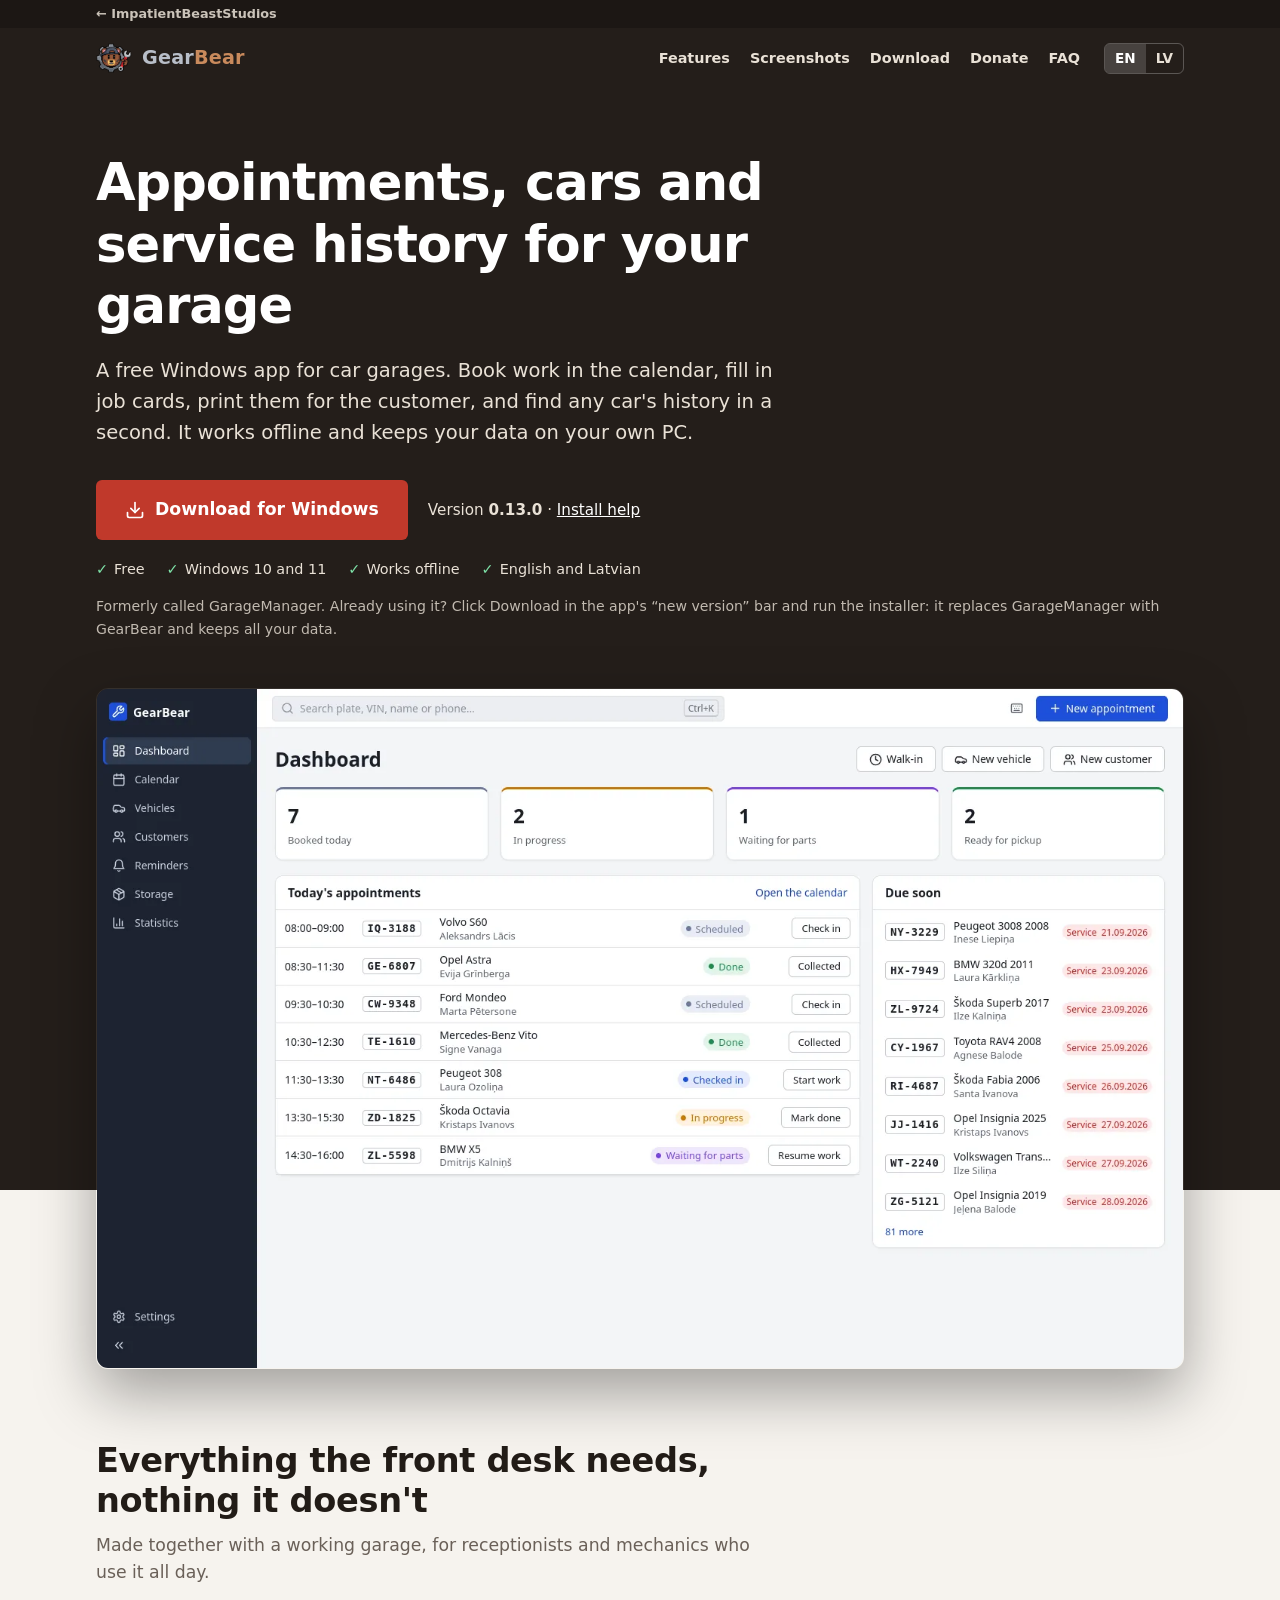
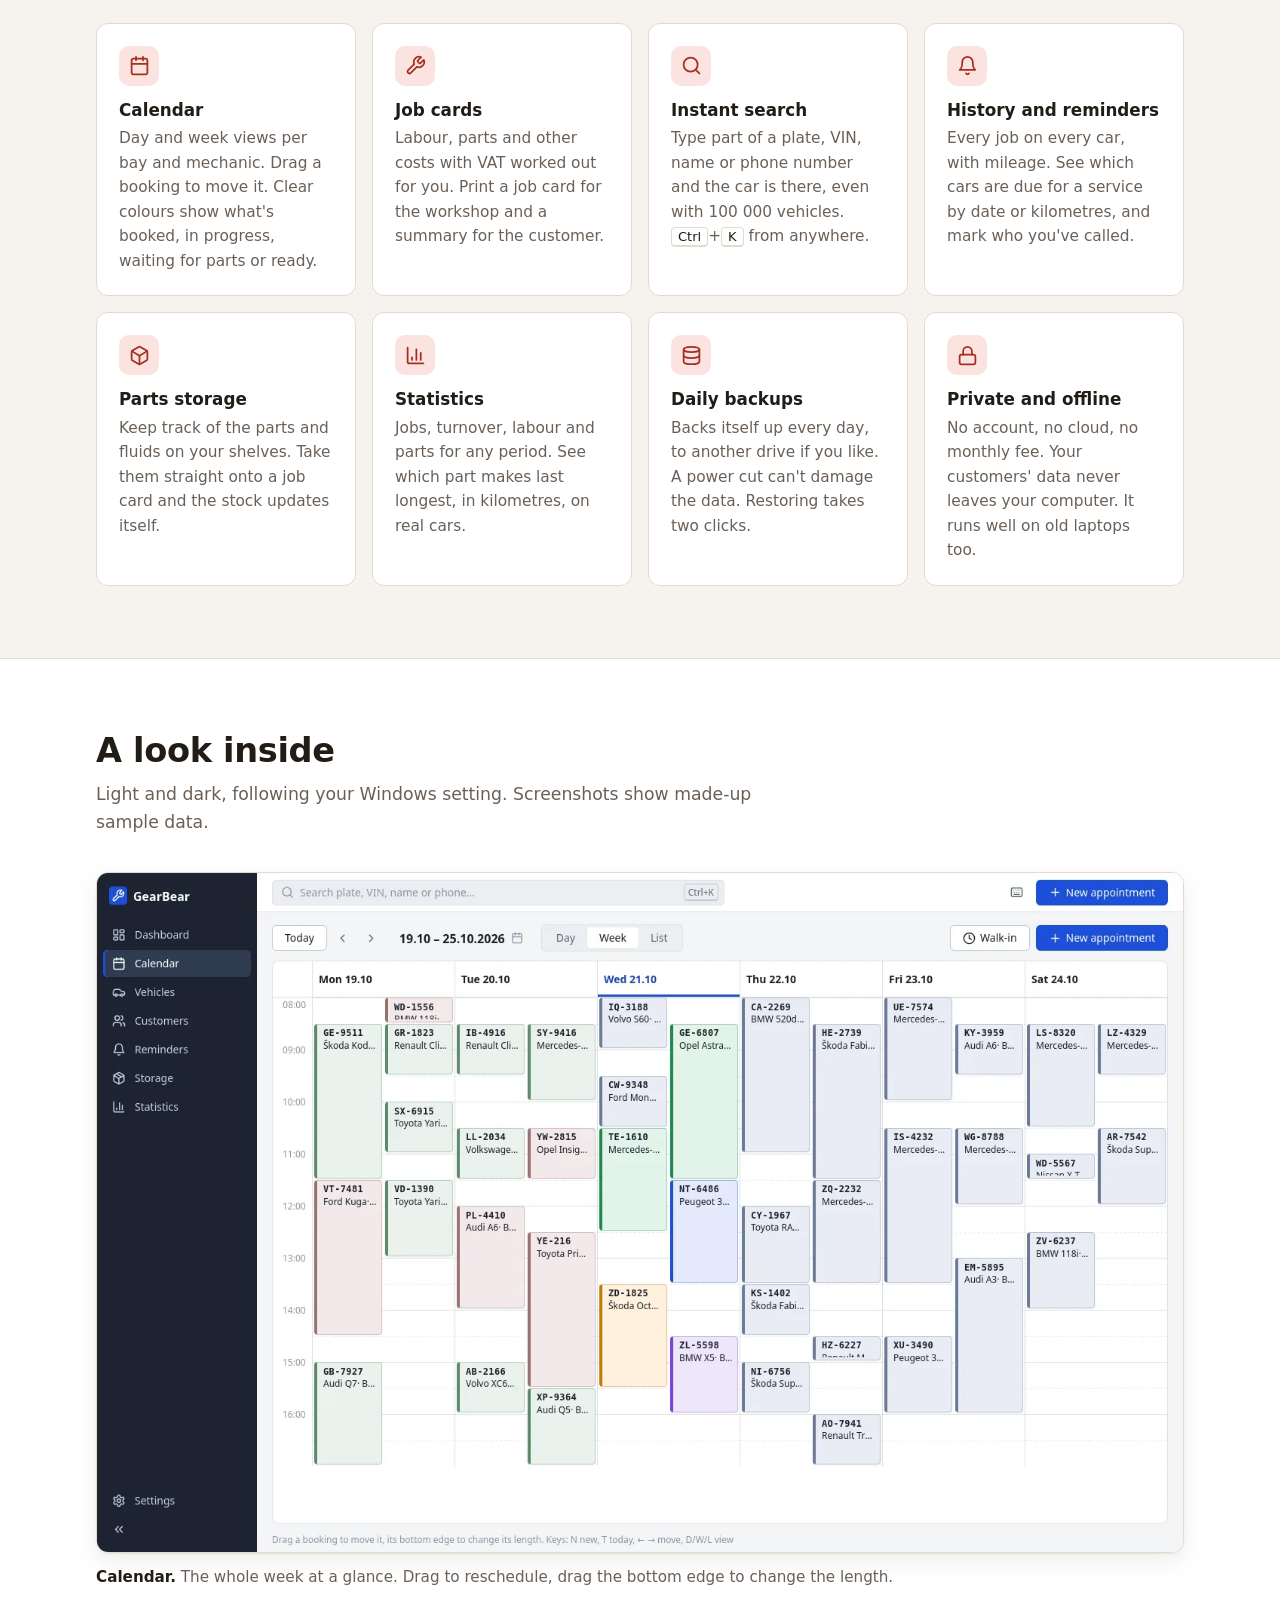
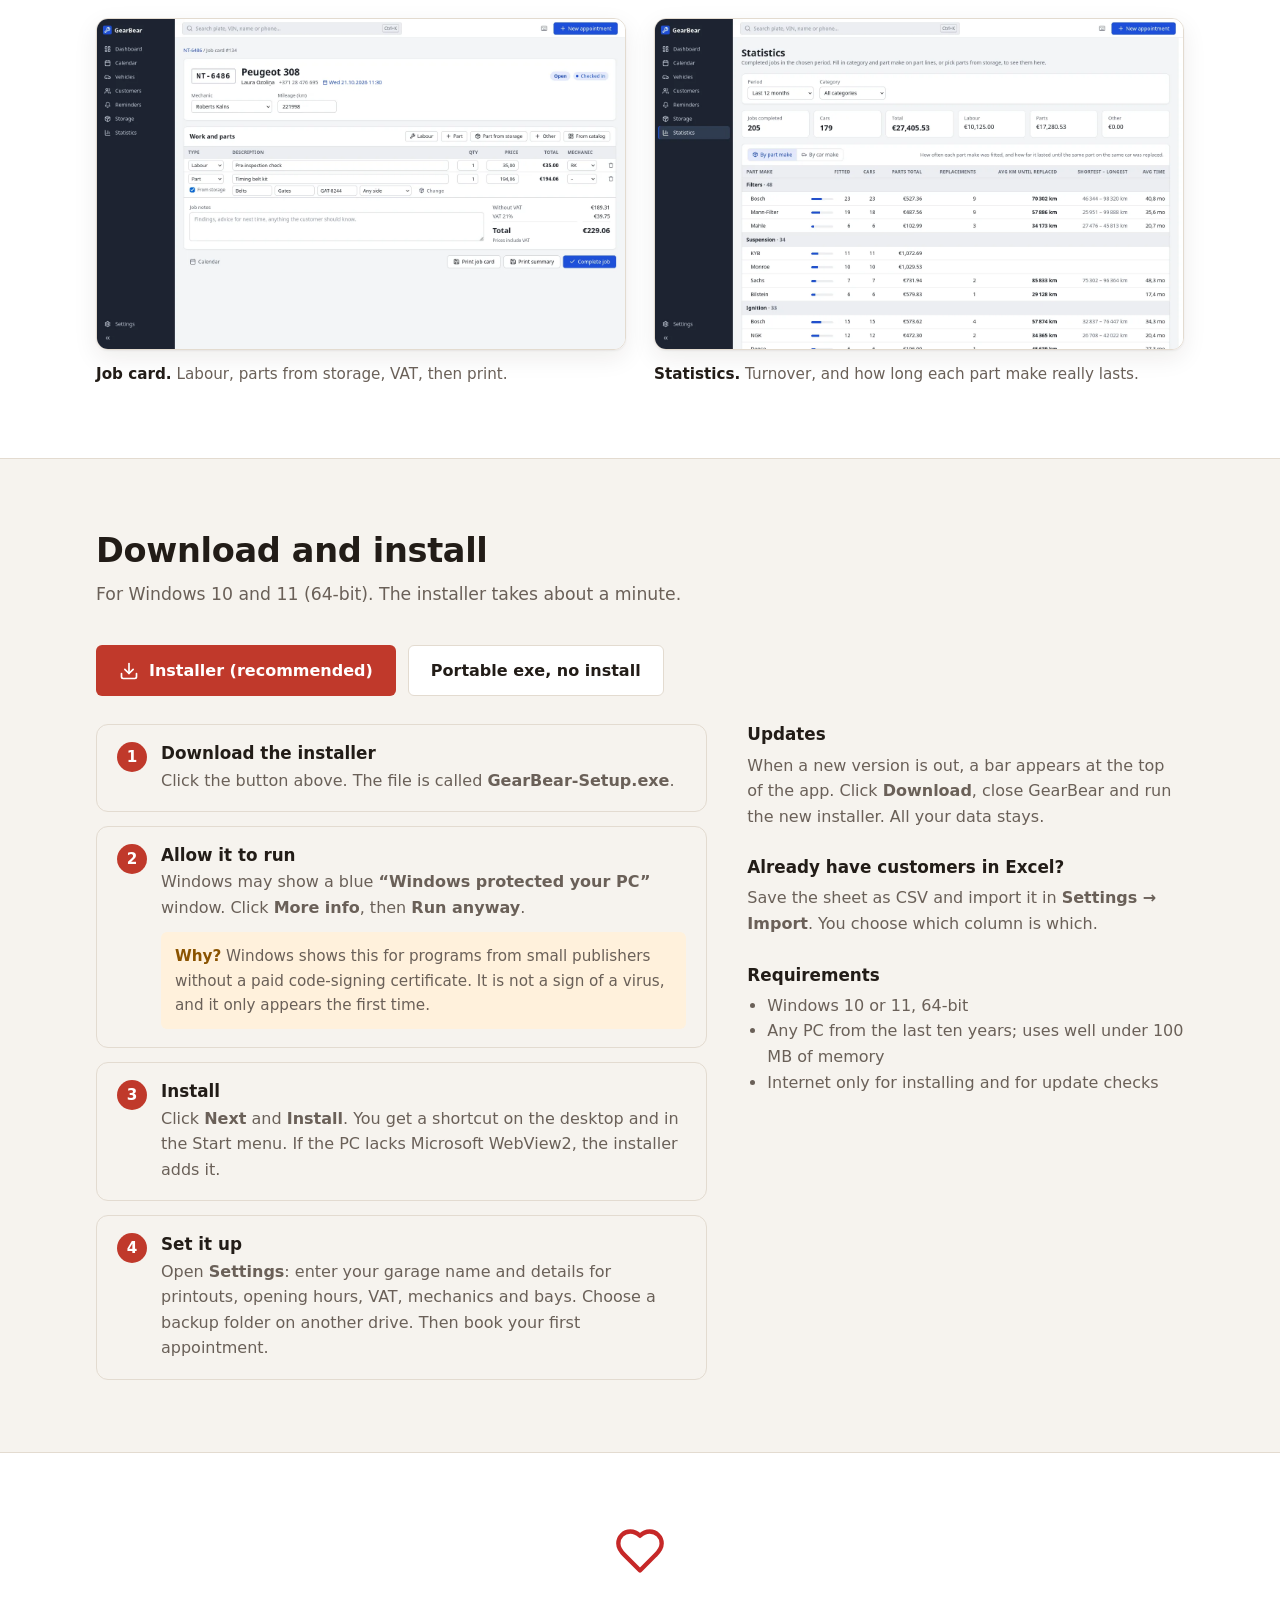
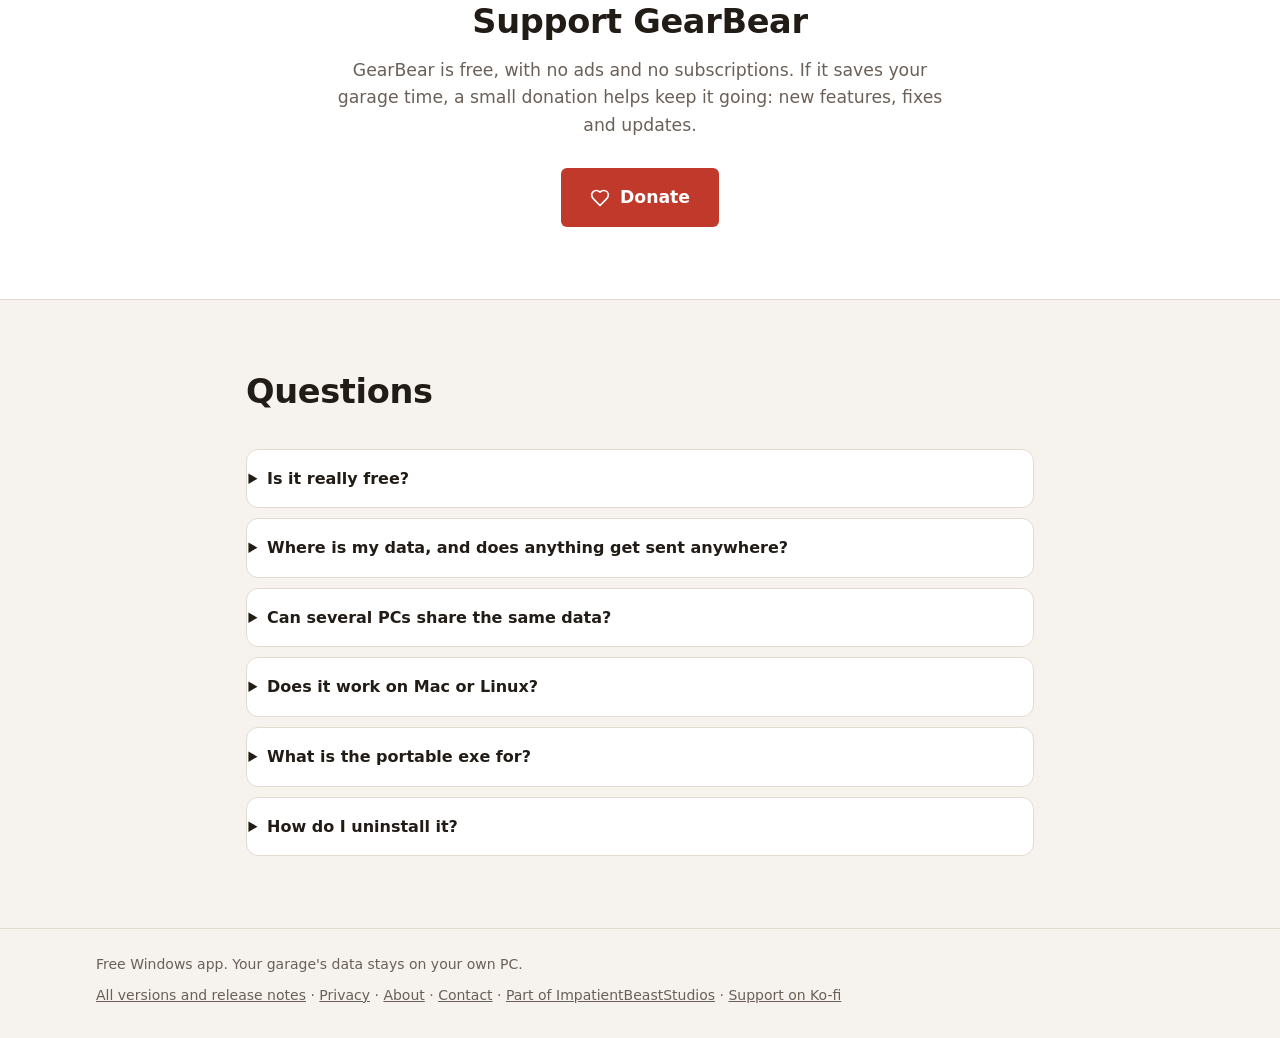
==== commit 864400f0: "Studio look: warm page, AchieveBear-style header and shared footer Header follows the studio guide (" ====
--- a/index.html
+++ b/index.html
@@ -29,14 +29,15 @@
     document.documentElement.lang = lang === 'lv' ? 'lv' : 'en'
   })()
 </script>
+<meta name="theme-color" content="#241e1a">
 <link rel="stylesheet" href="style.css">
 </head>
 <body>
 
-<header>
+<header class="top">
   <div class="studio-bar"><div class="wrap"><a href="https://impatientbeaststudios.com"><span aria-hidden="true">&larr;</span> ImpatientBeastStudios</a></div></div>
-  <div class="wrap bar">
-    <a class="brand" href="#top"><img src="img/icon-192.png" alt="">GearBear</a>
+  <div class="wrap top-row">
+    <a class="brand" href="#top" aria-label="GearBear"><img src="img/icon-192.png" alt="" width="36" height="36"><span class="wordmark"><span class="w-a">Gear</span><span class="w-b">Bear</span></span></a>
     <nav class="links">
       <a href="#features"><span lang="en">Features</span><span lang="lv">Iespējas</span></a>
       <a href="#screens"><span lang="en">Screenshots</span><span lang="lv">Ekrāni</span></a>
@@ -276,14 +277,17 @@
   <div class="wrap"><div class="ad" data-ad="page" hidden></div></div>
 </main>
 
-<footer>
+<footer class="foot">
   <div class="wrap">
-    <span>© 2026 GearBear · <span lang="en">made by</span><span lang="lv">izstrādātājs</span> ImpatientBeastStudios</span>
-    <span class="links">
+    <p><span lang="en">Free Windows app. Your garage's data stays on your own PC.</span><span lang="lv">Bezmaksas Windows programma. Jūsu servisa dati paliek jūsu datorā.</span></p>
+    <p>
       <a href="https://github.com/TeddyBear1998/garagemanager/releases"><span lang="en">All versions and release notes</span><span lang="lv">Visas versijas un izmaiņas</span></a>
-      <a href="privacy"><span lang="en">Privacy</span><span lang="lv">Privātums</span></a>
-      <a href="https://impatientbeaststudios.com/contact"><span lang="en">Contact</span><span lang="lv">Kontakti</span></a>
-    </span>
+      · <a href="privacy"><span lang="en">Privacy</span><span lang="lv">Privātums</span></a>
+      · <a href="https://impatientbeaststudios.com/about"><span lang="en">About</span><span lang="lv">Par mani</span></a>
+      · <a href="https://impatientbeaststudios.com/contact"><span lang="en">Contact</span><span lang="lv">Kontakti</span></a>
+      · <a href="https://impatientbeaststudios.com"><span lang="en">Part of ImpatientBeastStudios</span><span lang="lv">Daļa no ImpatientBeastStudios</span></a>
+      · <a href="https://ko-fi.com/teddybear1998"><span lang="en">Support on Ko-fi</span><span lang="lv">Atbalstīt Ko-fi</span></a>
+    </p>
   </div>
 </footer>
 
--- a/style.css
+++ b/style.css
@@ -1,20 +1,22 @@
+/* Warm studio palette (~/Documents/impatientbeaststudios/BRAND.md); accent = the wrench red from the logo */
 :root {
-  --bg: #f4f5f7;
+  --bg: #f6f3ee;
   --bg-elevated: #ffffff;
-  --bg-sunken: #eceef1;
-  --bg-dark: #1c2330;
-  --text: #1a1f29;
-  --text-muted: #5b6474;
-  --text-on-dark: #c9d1de;
-  --border: #dde1e7;
-  --accent: #1e4fd8;
-  --accent-hover: #1a44ba;
-  --accent-soft: #e3eafc;
-  --accent-text: #1a44ba;
+  --bg-sunken: #efe9e1;
+  --bg-top: #241e1a;
+  --text: #221c17;
+  --text-muted: #6a6058;
+  --text-on-dark: #e9e1d6;
+  --border: #e3dbd0;
+  --accent: #c0392b;
+  --accent-hover: #a52f23;
+  --accent-ink: #ffffff;
+  --accent-soft: #fbe3df;
+  --accent-text: #a52f23;
   --heart: #c62828;
   --warning: #8a5300;
   --warning-soft: #fff1dc;
-  --shadow: 0 1px 2px rgba(16, 24, 40, .06), 0 8px 24px rgba(16, 24, 40, .08);
+  --shadow: 0 1px 2px rgba(40, 24, 10, .06), 0 8px 24px rgba(40, 24, 10, .08);
   --font: "Segoe UI", "Segoe UI Variable Text", system-ui, -apple-system, "Helvetica Neue", Arial, sans-serif;
   --radius: 6px;
   --radius-lg: 12px;
@@ -22,18 +24,18 @@
 }
 @media (prefers-color-scheme: dark) {
   :root {
-    --bg: #15181e;
-    --bg-elevated: #1e2229;
-    --bg-sunken: #11141a;
-    --bg-dark: #0f1217;
-    --text: #e6e9ef;
-    --text-muted: #a3acbb;
-    --text-on-dark: #aab3c2;
-    --border: #2c323c;
-    --accent: #5b8aff;
-    --accent-hover: #759dff;
-    --accent-soft: #1f2a45;
-    --accent-text: #8fb0ff;
+    --bg: #17140f;
+    --bg-elevated: #221e18;
+    --bg-sunken: #120f0b;
+    --bg-top: #110e0b;
+    --text: #efe8de;
+    --text-muted: #b0a596;
+    --border: #3a332a;
+    --accent: #ef6a5a;
+    --accent-hover: #f4857a;
+    --accent-ink: #1d0f0c;
+    --accent-soft: #3d1d18;
+    --accent-text: #f4907f;
     --heart: #ef5350;
     --warning: #e0a030;
     --warning-soft: #3a2f16;
@@ -62,25 +64,28 @@
 .section-head { max-width: 680px; margin-bottom: 36px; }
 .section-head p { margin-top: 10px; color: var(--text-muted); font-size: 1.08rem; }
 
-/* Header */
-header {
+/* Header: studio guide (BRAND.md section 6). A landing page, so it keeps its section links. */
+.top {
   position: sticky; top: 0; z-index: 10;
-  background: color-mix(in srgb, var(--bg-dark) 94%, transparent);
-  backdrop-filter: blur(8px);
-  color: #fff;
+  background: var(--bg-top);
+  color: var(--text-on-dark);
+  padding-top: env(safe-area-inset-top);
 }
-.bar { display: flex; align-items: center; gap: 24px; height: 60px; }
-.brand { display: flex; align-items: center; gap: 10px; color: #fff; text-decoration: none; font-weight: 600; font-size: 1.1rem; }
-.brand img { width: 32px; height: 32px; }
+.top-row { display: flex; align-items: center; gap: 12px 24px; min-height: 60px; }
+.brand { display: flex; align-items: center; gap: 10px; text-decoration: none; }
+.brand img { width: 36px; height: 36px; }
+.wordmark { font-weight: 800; font-size: 1.2rem; letter-spacing: .01em; }
+.w-a { color: #b8bec8; }
+.w-b { color: #c98a5c; }
 nav.links { display: flex; gap: 20px; margin-left: auto; }
-nav.links a { color: var(--text-on-dark); text-decoration: none; font-size: .95rem; }
-nav.links a:hover { color: #fff; }
+nav.links a { color: var(--text-on-dark); text-decoration: none; font-weight: 600; font-size: .9rem; }
+nav.links a:hover { color: #fff; text-decoration: underline; }
 .lang { display: flex; border: 1px solid rgba(255, 255, 255, .25); border-radius: var(--radius); overflow: hidden; }
 .lang button { background: none; border: 0; color: var(--text-on-dark); font: inherit; font-size: .85rem; font-weight: 600; padding: 4px 10px; cursor: pointer; }
 .lang button[aria-pressed="true"] { background: rgba(255, 255, 255, .16); color: #fff; }
 /* Phones: the menu moves to its own scrollable row under the logo. */
 @media (max-width: 720px) {
-  .bar { flex-wrap: wrap; height: auto; gap: 0 16px; padding-top: 10px; }
+  .top-row { flex-wrap: wrap; gap: 0 16px; padding-top: 10px; }
   .lang { margin-left: auto; }
   nav.links { order: 3; width: 100%; margin: 0; padding: 10px 0 12px; overflow-x: auto; gap: 22px; white-space: nowrap; }
 }
@@ -94,7 +99,7 @@
   transition: background-color .15s, border-color .15s;
 }
 .btn svg { width: 20px; height: 20px; flex: none; }
-.btn.primary { background: var(--accent); color: #fff; }
+.btn.primary { background: var(--accent); color: var(--accent-ink); }
 .btn.primary:hover { background: var(--accent-hover); }
 .btn.secondary { background: var(--bg-elevated); color: var(--text); border-color: var(--border); }
 .btn.secondary:hover { border-color: var(--text-muted); }
@@ -102,7 +107,7 @@
 .btn:focus-visible, .lang button:focus-visible, a:focus-visible { outline: 2px solid var(--accent); outline-offset: 2px; }
 
 /* Hero */
-.hero { padding: 64px 0 0; background: var(--bg-dark); color: #fff; }
+.hero { padding: 64px 0 0; background: var(--bg-top); color: #fff; }
 /* The screenshot hangs over the edge into the next section. */
 .hero + section { padding-top: calc(72px + var(--overhang)); background: var(--bg); }
 :root { --overhang: clamp(40px, 14vw, 180px); }
@@ -135,7 +140,7 @@
 .alt-bg { background: var(--bg-elevated); border-top: 1px solid var(--border); border-bottom: 1px solid var(--border); }
 .steps { counter-reset: s; display: grid; gap: 14px; padding: 0; margin: 0; list-style: none; }
 .steps li { counter-increment: s; position: relative; padding: 18px 20px 18px 64px; background: var(--bg); border: 1px solid var(--border); border-radius: var(--radius-lg); }
-.steps li::before { content: counter(s); position: absolute; left: 20px; top: 17px; width: 30px; height: 30px; border-radius: 50%; background: var(--accent); color: #fff; font-weight: 700; display: grid; place-items: center; font-size: .95rem; }
+.steps li::before { content: counter(s); position: absolute; left: 20px; top: 17px; width: 30px; height: 30px; border-radius: 50%; background: var(--accent); color: var(--accent-ink); font-weight: 700; display: grid; place-items: center; font-size: .95rem; }
 .steps h3 { margin-bottom: 4px; }
 .steps p { color: var(--text-muted); }
 .note { margin-top: 12px; padding: 12px 14px; border-radius: var(--radius); background: var(--warning-soft); color: var(--text); font-size: .95rem; }
@@ -163,9 +168,10 @@
 details p { padding: 0 0 18px; color: var(--text-muted); }
 .faq { max-width: 820px; }
 
-footer { padding: 36px 0 48px; color: var(--text-muted); font-size: .92rem; border-top: 1px solid var(--border); }
-footer .wrap { display: flex; flex-wrap: wrap; gap: 8px 24px; justify-content: space-between; }
-footer a { color: inherit; }
+/* Footer: studio guide (BRAND.md section 7) */
+.foot { padding: 24px 0 calc(32px + env(safe-area-inset-bottom)); color: var(--text-muted); font-size: .875rem; border-top: 1px solid var(--border); }
+.foot p + p { margin-top: 8px; }
+.foot a { color: inherit; }
 
 /* Studio strip: way back to the IBS home page */
 .studio-bar { background: rgba(0, 0, 0, .22); font-size: .8rem; }
@@ -178,11 +184,10 @@
 .ad-label { display: block; font-size: .72rem; letter-spacing: .06em; text-transform: uppercase; color: var(--text-muted); margin-bottom: 4px; }
 
 /* Privacy page */
-.page-hero { padding: 48px 0 40px; background: var(--bg-dark); color: #fff; }
+.page-hero { padding: 48px 0 40px; background: var(--bg-top); color: #fff; }
 .page-hero h1 { font-size: clamp(1.9rem, 4.5vw, 2.8rem); letter-spacing: -.02em; }
 .page-hero p { margin-top: 12px; color: var(--text-on-dark); }
 .prose { max-width: 720px; padding: 40px 16px 72px; }
 .prose h2 { font-size: 1.4rem; margin-top: 36px; }
 .prose h2:first-child { margin-top: 0; }
 .prose p { margin-top: 12px; color: var(--text-muted); font-size: 1.06rem; }
-footer .links { display: flex; flex-wrap: wrap; gap: 8px 20px; }
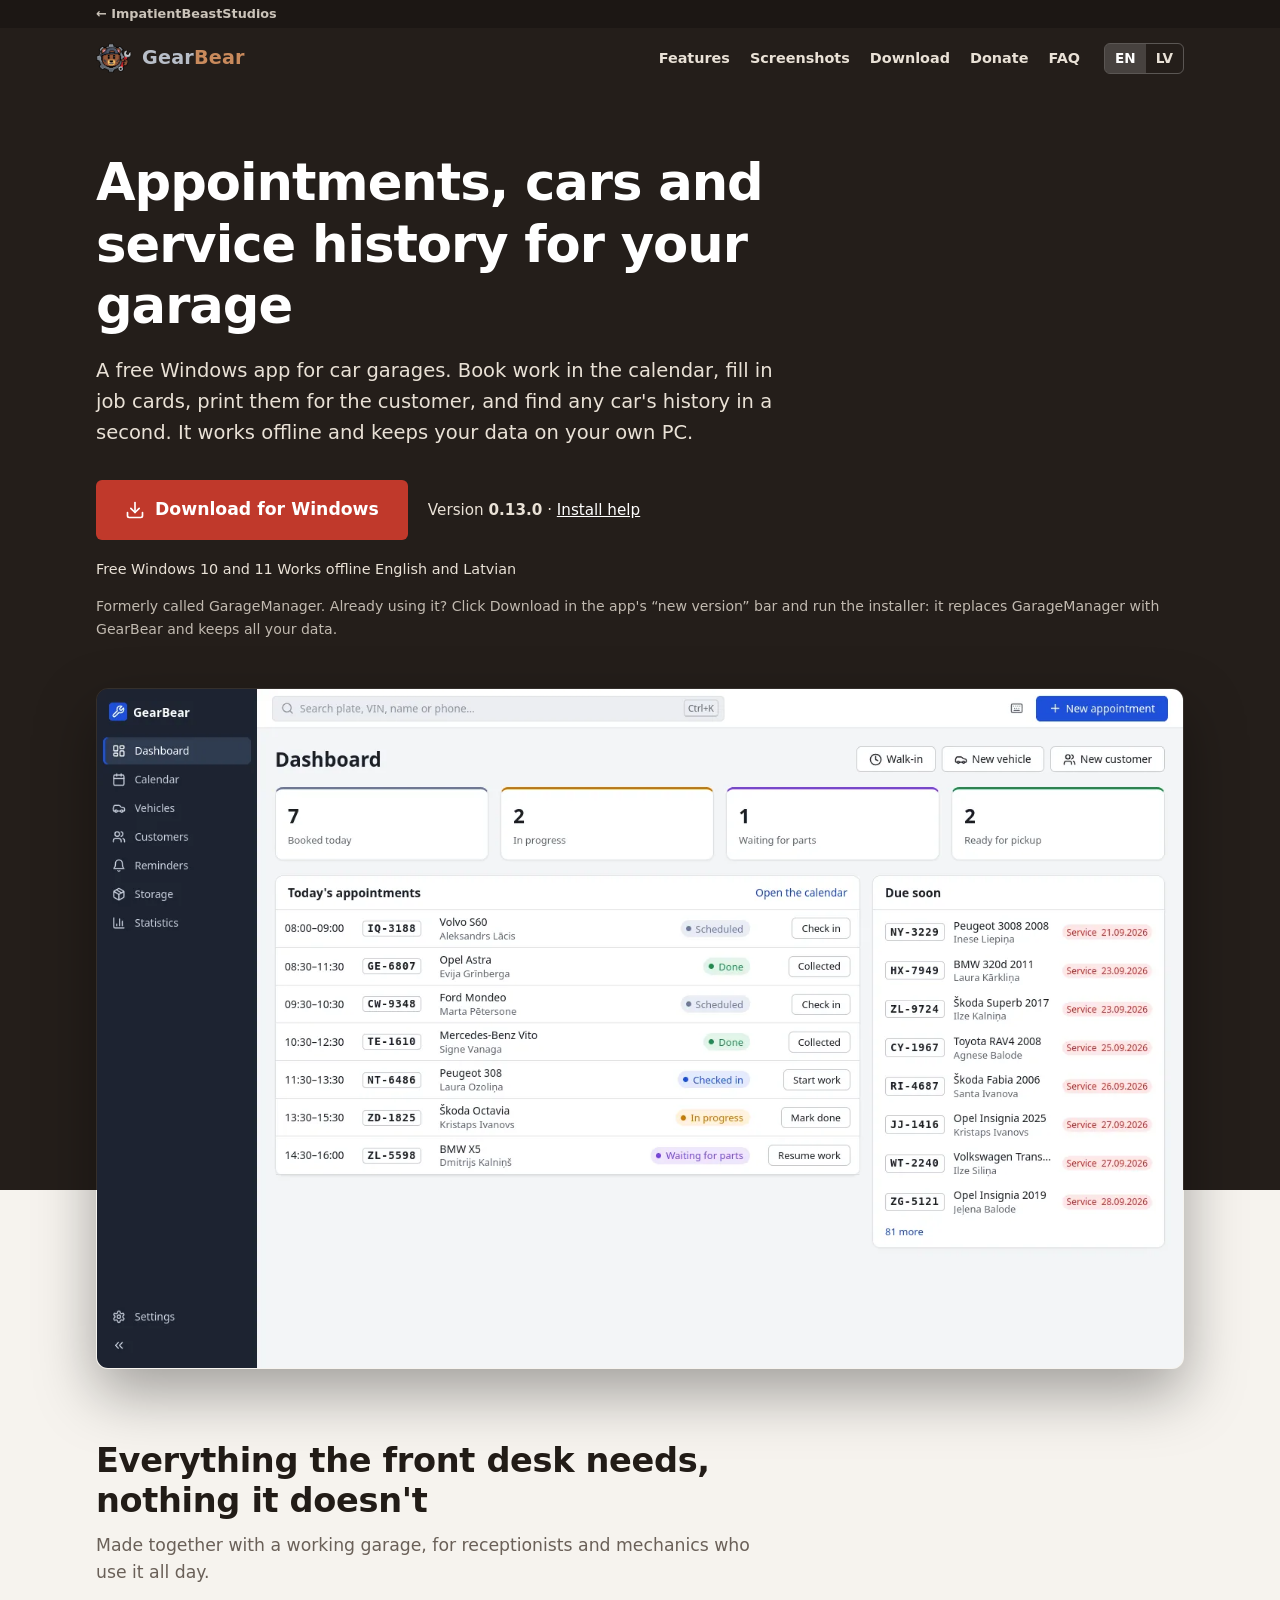
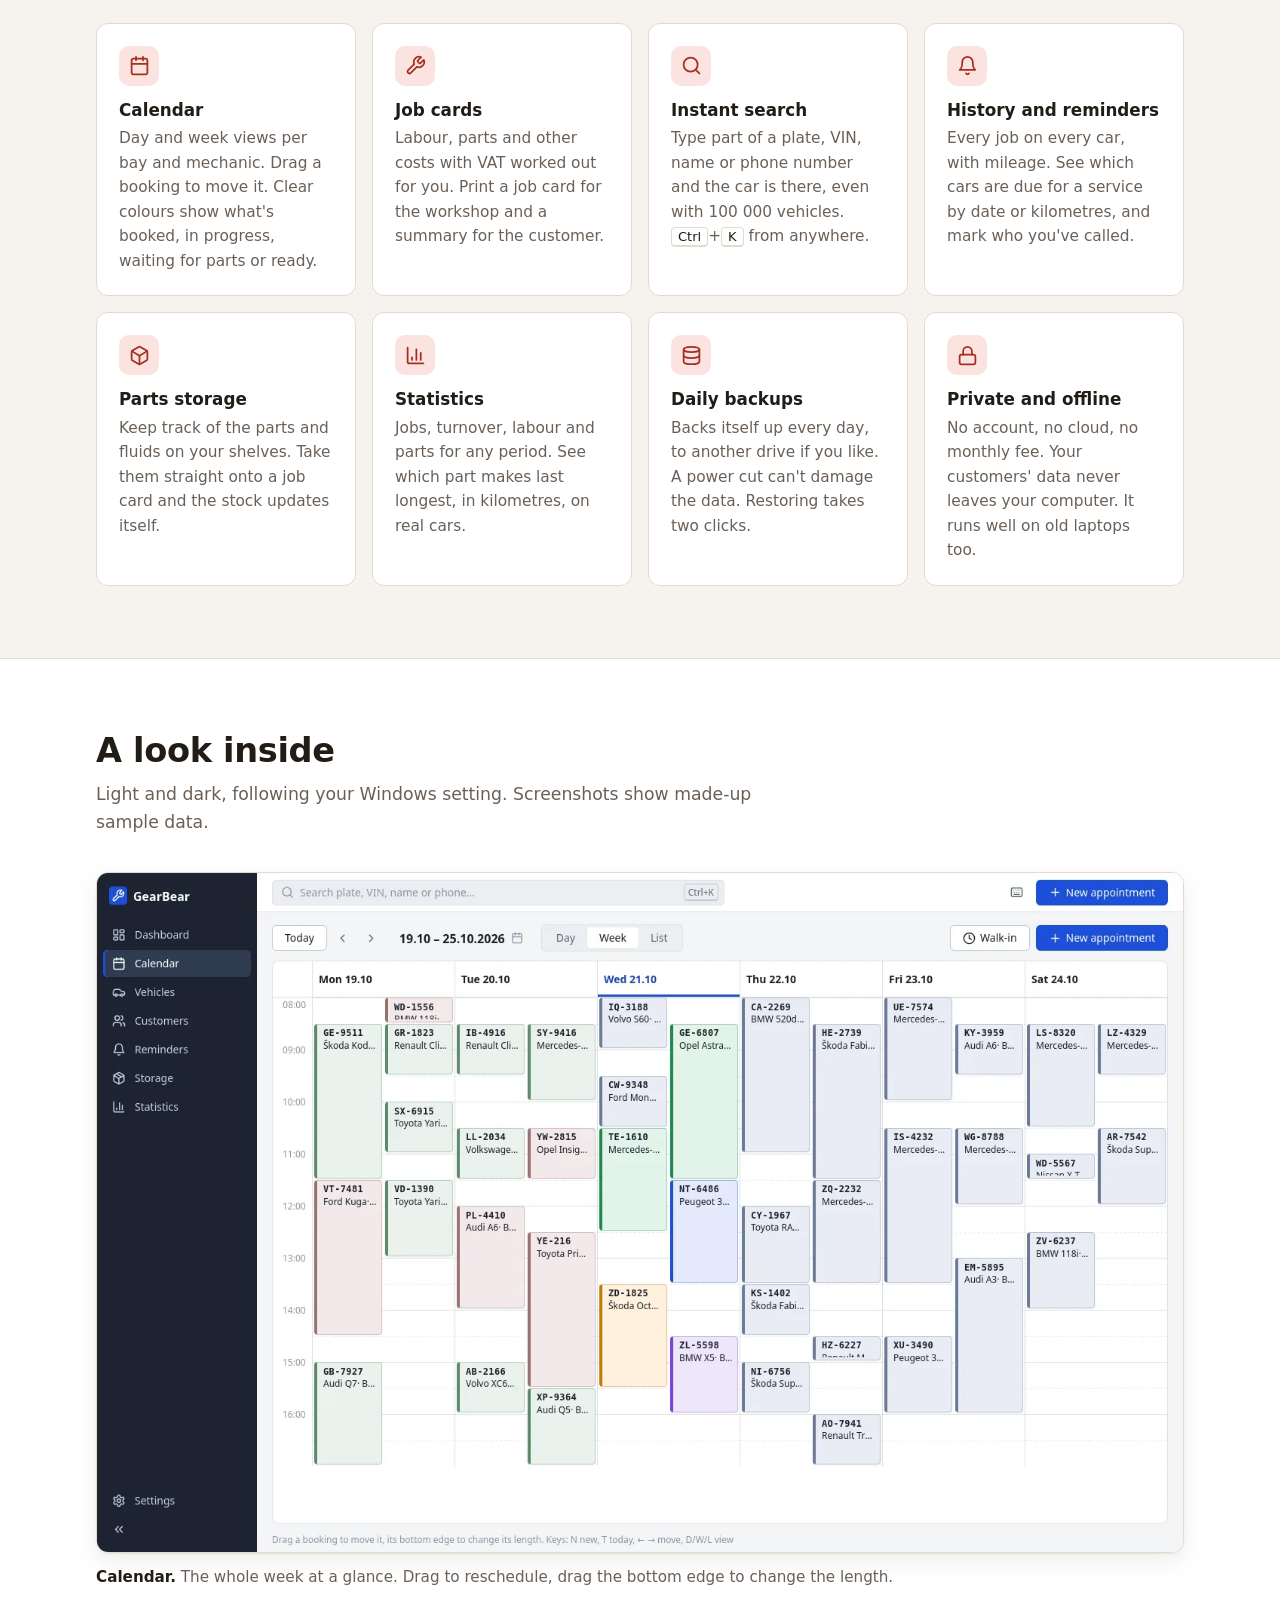
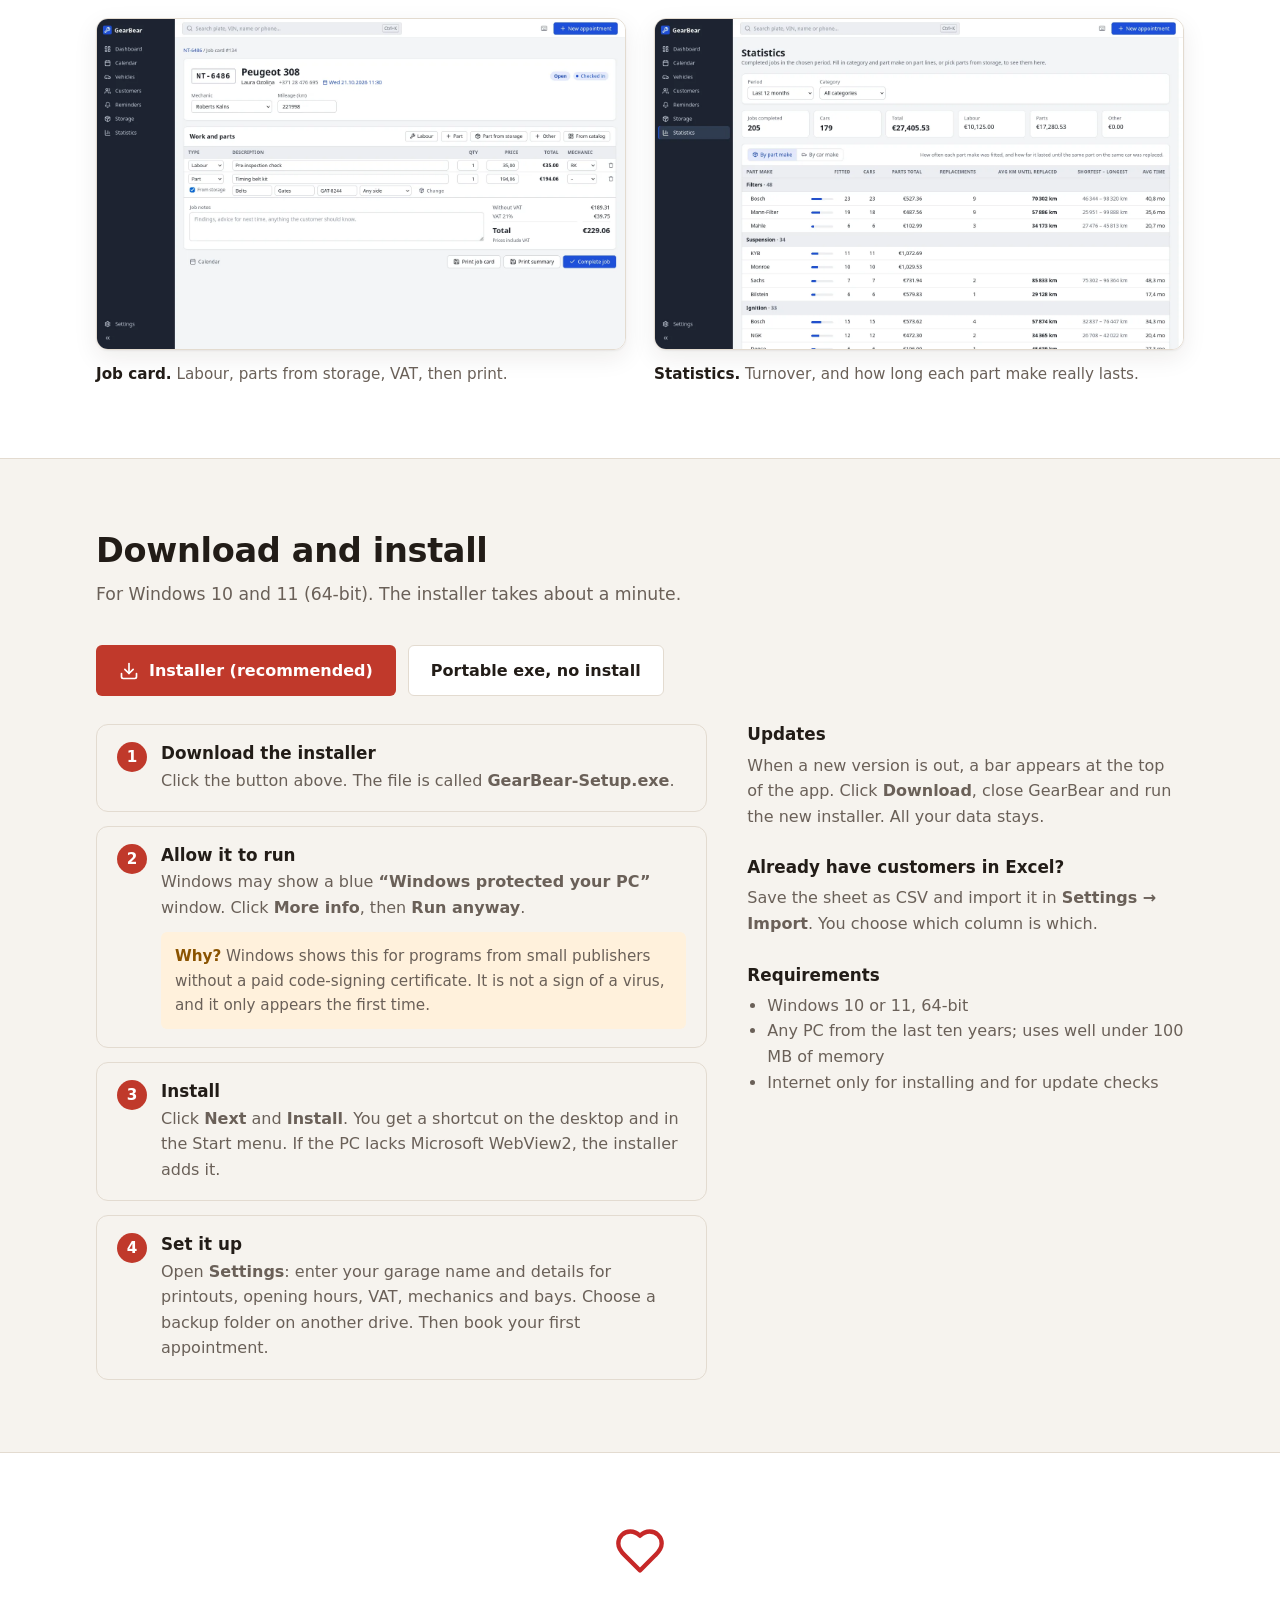
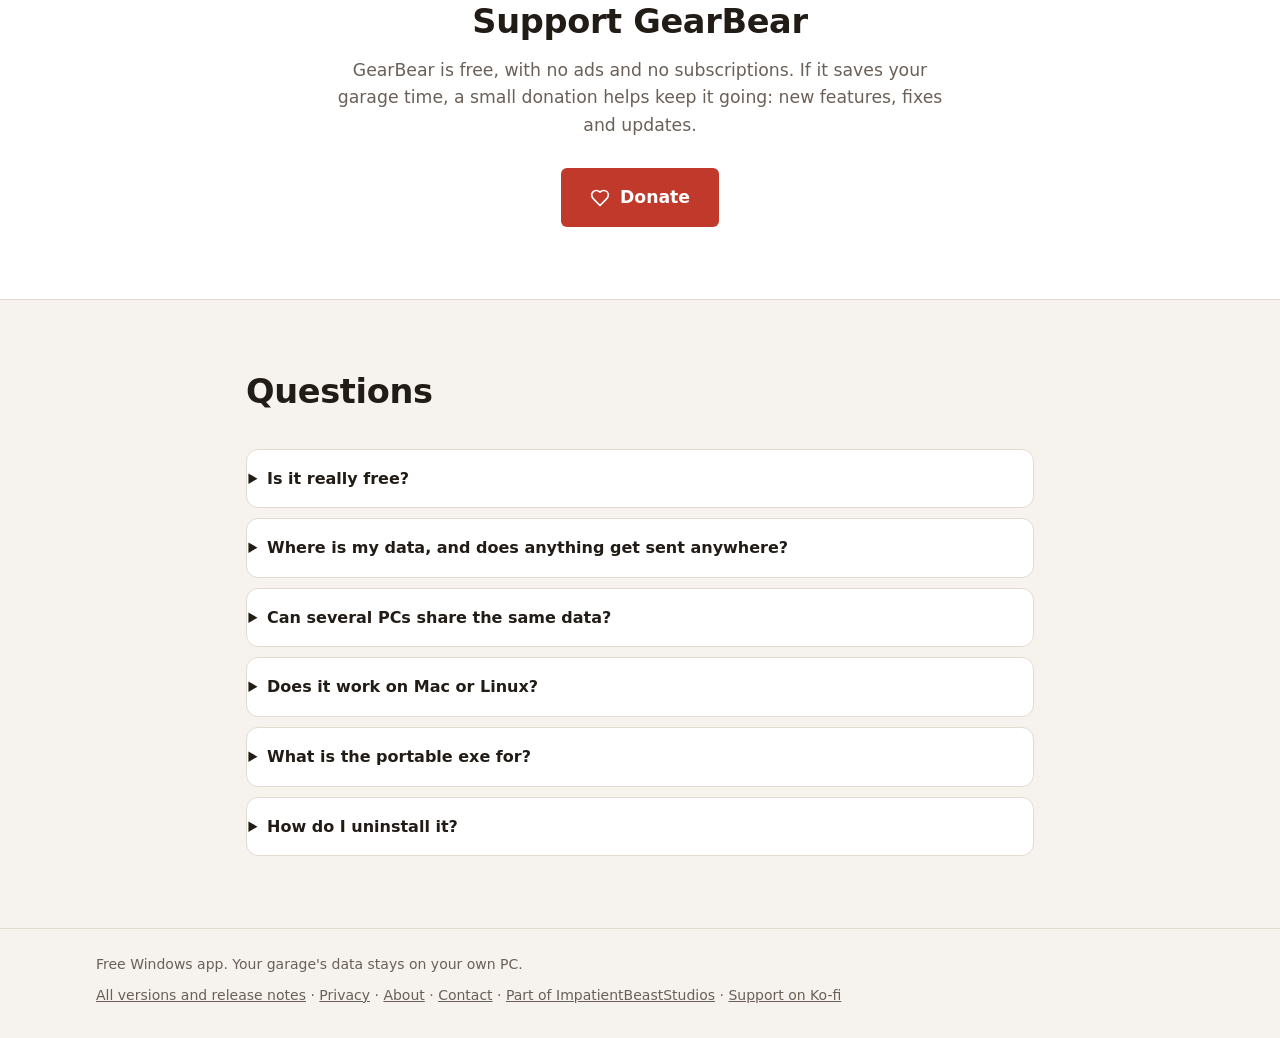
==== commit 2c954ccf: "Website: one address per language (/ English, /lv/ Latvian) Sources move to src/; build.py (shared w" ====
--- a/index.html
+++ b/index.html
@@ -6,12 +6,18 @@
 <title>GearBear</title>
 <meta name="author" content="ImpatientBeastStudios">
 <meta name="description" content="GearBear: free Windows app for car garages: appointments, vehicles, customers, job cards and service history. Works offline; your data stays on your PC.">
-<link rel="icon" type="image/png" href="img/favicon-32.png">
-<link rel="apple-touch-icon" href="img/icon-192.png">
+<link rel="canonical" href="https://gearbear.impatientbeaststudios.com/">
+<link rel="alternate" hreflang="en" href="https://gearbear.impatientbeaststudios.com/">
+<link rel="alternate" hreflang="lv" href="https://gearbear.impatientbeaststudios.com/lv/">
+<link rel="alternate" hreflang="x-default" href="https://gearbear.impatientbeaststudios.com/">
+<link rel="icon" type="image/png" href="/img/favicon-32.png">
+<link rel="apple-touch-icon" href="/img/icon-192.png">
 <meta property="og:title" content="GearBear">
 <meta property="og:description" content="Free Windows app for car garages: appointments, job cards and service history.">
 <meta property="og:type" content="website">
 <meta property="og:url" content="https://gearbear.impatientbeaststudios.com/">
+<meta property="og:locale" content="en_GB">
+<meta property="og:locale:alternate" content="lv_LV">
 <meta property="og:site_name" content="GearBear">
 <meta property="og:image" content="https://gearbear.impatientbeaststudios.com/img/og-image.png">
 <meta property="og:image:width" content="1200">
@@ -20,35 +26,36 @@
 <meta name="twitter:card" content="summary_large_image">
 <meta name="twitter:image" content="https://gearbear.impatientbeaststudios.com/img/og-image.png">
 <script>
-  // Pick the language before anything is drawn: ?lang=, then the last
-  // choice, then the browser's language.
+  // Language: ?lang= from a link, then the saved choice, then (first visit) the browser.
   (function () {
-    var q = new URLSearchParams(location.search).get('lang'), saved = null
-    try { saved = localStorage.getItem('lang') } catch (e) {}
-    var lang = q || saved || ((navigator.language || '').toLowerCase().indexOf('lv') === 0 ? 'lv' : 'en')
-    document.documentElement.lang = lang === 'lv' ? 'lv' : 'en'
+    var here = document.documentElement.lang, p = location.pathname, saved = null
+    var q = new URLSearchParams(location.search).get('lang')
+    if (q !== 'en' && q !== 'lv') q = null
+    try { if (q) localStorage.setItem('lang', q); saved = localStorage.getItem('lang') } catch (e) {}
+    var want = q || saved || (here === 'en' && (navigator.language || '').toLowerCase().indexOf('lv') === 0 ? 'lv' : null)
+    if (want && want !== here) location.replace((want === 'lv' ? '/lv' + p : p.replace(/^\/lv(\/|$)/, '/')) + location.hash)
   })()
 </script>
 <meta name="theme-color" content="#241e1a">
-<link rel="stylesheet" href="style.css">
+<link rel="stylesheet" href="/style.css">
 </head>
 <body>
 
 <header class="top">
   <div class="studio-bar"><div class="wrap"><a href="https://impatientbeaststudios.com"><span aria-hidden="true">&larr;</span> ImpatientBeastStudios</a></div></div>
   <div class="wrap top-row">
-    <a class="brand" href="#top" aria-label="GearBear"><img src="img/icon-192.png" alt="" width="36" height="36"><span class="wordmark"><span class="w-a">Gear</span><span class="w-b">Bear</span></span></a>
+    <a class="brand" href="#top" aria-label="GearBear"><img src="/img/icon-192.png" alt="" width="36" height="36"><span class="wordmark"><span class="w-a">Gear</span><span class="w-b">Bear</span></span></a>
     <nav class="links">
-      <a href="#features"><span lang="en">Features</span><span lang="lv">Iespējas</span></a>
-      <a href="#screens"><span lang="en">Screenshots</span><span lang="lv">Ekrāni</span></a>
-      <a href="#download"><span lang="en">Download</span><span lang="lv">Lejupielāde</span></a>
-      <a href="#donate"><span lang="en">Donate</span><span lang="lv">Ziedot</span></a>
-      <a href="#faq"><span lang="en">FAQ</span><span lang="lv">Jautājumi</span></a>
+      <a href="#features">Features</a>
+      <a href="#screens">Screenshots</a>
+      <a href="#download">Download</a>
+      <a href="#donate">Donate</a>
+      <a href="#faq">FAQ</a>
     </nav>
-    <div class="lang" role="group" aria-label="Language / Valoda">
-      <button type="button" data-lang="en">EN</button>
-      <button type="button" data-lang="lv">LV</button>
-    </div>
+    <nav class="lang" aria-label="Language / Valoda">
+      <a href="/" hreflang="en" data-lang="en" aria-current="true">EN</a>
+      <a href="/lv/" hreflang="lv" data-lang="lv">LV</a>
+    </nav>
   </div>
 </header>
 
@@ -56,33 +63,33 @@
   <section class="hero">
     <div class="wrap">
       <h1>
-        <span lang="en">Appointments, cars and service history for your garage</span>
-        <span lang="lv">Pieraksti, automašīnas un servisa vēsture jūsu autoservisam</span>
+        Appointments, cars and service history for your garage
+        
       </h1>
       <p class="lead">
-        <span lang="en">A free Windows app for car garages. Book work in the calendar, fill in job cards, print them for the customer, and find any car's history in a second. It works offline and keeps your data on your own PC.</span>
-        <span lang="lv">Bezmaksas Windows programma autoservisiem. Pierakstiet darbus kalendārā, aizpildiet darba kartes, izdrukājiet tās klientam un atrodiet jebkuras automašīnas vēsturi sekundes laikā. Darbojas bez interneta, un dati paliek jūsu datorā.</span>
+        A free Windows app for car garages. Book work in the calendar, fill in job cards, print them for the customer, and find any car's history in a second. It works offline and keeps your data on your own PC.
+        
       </p>
       <div class="cta">
         <a class="btn primary big" href="https://github.com/TeddyBear1998/garagemanager/releases/latest/download/GearBear-Setup.exe">
           <svg viewBox="0 0 24 24" fill="none" stroke="currentColor" stroke-width="2" stroke-linecap="round" stroke-linejoin="round" aria-hidden="true"><path d="M21 15v4a2 2 0 0 1-2 2H5a2 2 0 0 1-2-2v-4"/><path d="m7 10 5 5 5-5"/><path d="M12 15V3"/></svg>
-          <span lang="en">Download for Windows</span><span lang="lv">Lejupielādēt Windows</span>
+          Download for Windows
         </a>
         <span class="alt">
-          <span class="version-line" hidden><span lang="en">Version</span><span lang="lv">Versija</span> <b class="version"></b> · </span>
-          <a href="#download"><span lang="en">Install help</span><span lang="lv">Kā uzstādīt</span></a>
+          <span class="version-line" hidden>Version <b class="version"></b> · </span>
+          <a href="#download">Install help</a>
         </span>
       </div>
       <div class="facts">
-        <span lang="en">Free</span><span lang="lv">Bez maksas</span>
-        <span lang="en">Windows 10 and 11</span><span lang="lv">Windows 10 un 11</span>
-        <span lang="en">Works offline</span><span lang="lv">Darbojas bez interneta</span>
-        <span lang="en">English and Latvian</span><span lang="lv">Latviešu un angļu valodā</span>
-      </div>
-      <p class="formerly"><span lang="en">Formerly called GarageManager. Already using it? Click Download in the app's “new version” bar and run the installer: it replaces GarageManager with GearBear and keeps all your data.</span><span lang="lv">Agrāk saucās GarageManager. Jau lietojat? Spiediet Lejupielādēt programmas joslā “jauna versija” un palaidiet instalētāju: tas aizstās GarageManager ar GearBear un saglabās visus datus.</span></p>
+        Free
+        Windows 10 and 11
+        Works offline
+        English and Latvian
+      </div>
+      <p class="formerly">Formerly called GarageManager. Already using it? Click Download in the app's “new version” bar and run the installer: it replaces GarageManager with GearBear and keeps all your data.</p>
       <div class="shot">
-        <img lang="en" src="img/dashboard-en.webp" width="1440" height="900" alt="GearBear dashboard: today's appointments with their status and cars due for service">
-        <img lang="lv" src="img/dashboard-lv.webp" width="1440" height="900" alt="GearBear sākuma ekrāns: šodienas pieraksti ar statusiem un automašīnas, kurām drīz jāveic serviss">
+        <img src="/img/dashboard-en.webp" width="1440" height="900" alt="GearBear dashboard: today's appointments with their status and cars due for service">
+        
       </div>
     </div>
   </section>
@@ -90,49 +97,49 @@
   <section id="features">
     <div class="wrap">
       <div class="section-head">
-        <h2><span lang="en">Everything the front desk needs, nothing it doesn't</span><span lang="lv">Viss, kas vajadzīgs reģistratūrai, un nekā lieka</span></h2>
-        <p><span lang="en">Made together with a working garage, for receptionists and mechanics who use it all day.</span><span lang="lv">Veidota kopā ar strādājošu autoservisu, reģistratoriem un mehāniķiem, kas to lieto visu dienu.</span></p>
+        <h2>Everything the front desk needs, nothing it doesn't</h2>
+        <p>Made together with a working garage, for receptionists and mechanics who use it all day.</p>
       </div>
       <div class="grid">
         <div class="card">
           <div class="ic"><svg viewBox="0 0 24 24" fill="none" stroke="currentColor" stroke-width="2" stroke-linecap="round" stroke-linejoin="round" aria-hidden="true"><path d="M8 2v4"/><path d="M16 2v4"/><rect width="18" height="18" x="3" y="4" rx="2"/><path d="M3 10h18"/></svg></div>
-          <h3><span lang="en">Calendar</span><span lang="lv">Kalendārs</span></h3>
-          <p><span lang="en">Day and week views per bay and mechanic. Drag a booking to move it. Clear colours show what's booked, in progress, waiting for parts or ready.</span><span lang="lv">Dienas un nedēļas skats pa remonta vietām un mehāniķiem. Pārvelciet pierakstu, lai to pārceltu. Skaidras krāsas rāda, kas ir pierakstīts, procesā, gaida detaļas vai ir gatavs.</span></p>
+          <h3>Calendar</h3>
+          <p>Day and week views per bay and mechanic. Drag a booking to move it. Clear colours show what's booked, in progress, waiting for parts or ready.</p>
         </div>
         <div class="card">
           <div class="ic"><svg viewBox="0 0 24 24" fill="none" stroke="currentColor" stroke-width="2" stroke-linecap="round" stroke-linejoin="round" aria-hidden="true"><path d="M14.7 6.3a1 1 0 0 0 0 1.4l1.6 1.6a1 1 0 0 0 1.4 0l3.77-3.77a6 6 0 0 1-7.94 7.94l-6.91 6.91a2.12 2.12 0 0 1-3-3l6.91-6.91a6 6 0 0 1 7.94-7.94l-3.76 3.76z"/></svg></div>
-          <h3><span lang="en">Job cards</span><span lang="lv">Darba kartes</span></h3>
-          <p><span lang="en">Labour, parts and other costs with VAT worked out for you. Print a job card for the workshop and a summary for the customer.</span><span lang="lv">Darbs, detaļas un citas izmaksas ar automātiski aprēķinātu PVN. Izdrukājiet darba karti darbnīcai un kopsavilkumu klientam.</span></p>
+          <h3>Job cards</h3>
+          <p>Labour, parts and other costs with VAT worked out for you. Print a job card for the workshop and a summary for the customer.</p>
         </div>
         <div class="card">
           <div class="ic"><svg viewBox="0 0 24 24" fill="none" stroke="currentColor" stroke-width="2" stroke-linecap="round" stroke-linejoin="round" aria-hidden="true"><circle cx="11" cy="11" r="8"/><path d="m21 21-4.3-4.3"/></svg></div>
-          <h3><span lang="en">Instant search</span><span lang="lv">Tūlītēja meklēšana</span></h3>
-          <p><span lang="en">Type part of a plate, VIN, name or phone number and the car is there, even with 100 000 vehicles. <kbd>Ctrl</kbd>+<kbd>K</kbd> from anywhere.</span><span lang="lv">Ierakstiet daļu no numura, VIN, vārda vai tālruņa, un automašīna ir atrasta, pat ja to ir 100 000. <kbd>Ctrl</kbd>+<kbd>K</kbd> no jebkuras vietas.</span></p>
+          <h3>Instant search</h3>
+          <p>Type part of a plate, VIN, name or phone number and the car is there, even with 100 000 vehicles. <kbd>Ctrl</kbd>+<kbd>K</kbd> from anywhere.</p>
         </div>
         <div class="card">
           <div class="ic"><svg viewBox="0 0 24 24" fill="none" stroke="currentColor" stroke-width="2" stroke-linecap="round" stroke-linejoin="round" aria-hidden="true"><path d="M6 8a6 6 0 0 1 12 0c0 7 3 9 3 9H3s3-2 3-9"/><path d="M10.3 21a1.94 1.94 0 0 0 3.4 0"/></svg></div>
-          <h3><span lang="en">History and reminders</span><span lang="lv">Vēsture un atgādinājumi</span></h3>
-          <p><span lang="en">Every job on every car, with mileage. See which cars are due for a service by date or kilometres, and mark who you've called.</span><span lang="lv">Katrs darbs katrai automašīnai, ar nobraukumu. Redziet, kurām automašīnām pienācis servisa laiks pēc datuma vai kilometriem, un atzīmējiet, kam jau zvanījāt.</span></p>
+          <h3>History and reminders</h3>
+          <p>Every job on every car, with mileage. See which cars are due for a service by date or kilometres, and mark who you've called.</p>
         </div>
         <div class="card">
           <div class="ic"><svg viewBox="0 0 24 24" fill="none" stroke="currentColor" stroke-width="2" stroke-linecap="round" stroke-linejoin="round" aria-hidden="true"><path d="M11 21.73a2 2 0 0 0 2 0l7-4A2 2 0 0 0 21 16V8a2 2 0 0 0-1-1.73l-7-4a2 2 0 0 0-2 0l-7 4A2 2 0 0 0 3 8v8a2 2 0 0 0 1 1.73z"/><path d="M12 22V12"/><path d="m3.3 7 7.703 4.734a2 2 0 0 0 1.994 0L20.7 7"/></svg></div>
-          <h3><span lang="en">Parts storage</span><span lang="lv">Detaļu noliktava</span></h3>
-          <p><span lang="en">Keep track of the parts and fluids on your shelves. Take them straight onto a job card and the stock updates itself.</span><span lang="lv">Uzskaitiet detaļas un šķidrumus plauktos. Ņemiet tās uzreiz darba kartē, un atlikums mainās pats.</span></p>
+          <h3>Parts storage</h3>
+          <p>Keep track of the parts and fluids on your shelves. Take them straight onto a job card and the stock updates itself.</p>
         </div>
         <div class="card">
           <div class="ic"><svg viewBox="0 0 24 24" fill="none" stroke="currentColor" stroke-width="2" stroke-linecap="round" stroke-linejoin="round" aria-hidden="true"><path d="M3 3v16a2 2 0 0 0 2 2h16"/><path d="M18 17V9"/><path d="M13 17V5"/><path d="M8 17v-3"/></svg></div>
-          <h3><span lang="en">Statistics</span><span lang="lv">Statistika</span></h3>
-          <p><span lang="en">Jobs, turnover, labour and parts for any period. See which part makes last longest, in kilometres, on real cars.</span><span lang="lv">Darbi, apgrozījums, darbs un detaļas jebkuram periodam. Redziet, kuru ražotāju detaļas kalpo visilgāk, kilometros, uz īstām automašīnām.</span></p>
+          <h3>Statistics</h3>
+          <p>Jobs, turnover, labour and parts for any period. See which part makes last longest, in kilometres, on real cars.</p>
         </div>
         <div class="card">
           <div class="ic"><svg viewBox="0 0 24 24" fill="none" stroke="currentColor" stroke-width="2" stroke-linecap="round" stroke-linejoin="round" aria-hidden="true"><ellipse cx="12" cy="5" rx="9" ry="3"/><path d="M3 5V19A9 3 0 0 0 21 19V5"/><path d="M3 12A9 3 0 0 0 21 12"/></svg></div>
-          <h3><span lang="en">Daily backups</span><span lang="lv">Ikdienas rezerves kopijas</span></h3>
-          <p><span lang="en">Backs itself up every day, to another drive if you like. A power cut can't damage the data. Restoring takes two clicks.</span><span lang="lv">Katru dienu pati izveido rezerves kopiju, ja vēlaties, uz citu disku. Elektrības pārtraukums datus nesabojā. Atjaunošana prasa divus klikšķus.</span></p>
+          <h3>Daily backups</h3>
+          <p>Backs itself up every day, to another drive if you like. A power cut can't damage the data. Restoring takes two clicks.</p>
         </div>
         <div class="card">
           <div class="ic"><svg viewBox="0 0 24 24" fill="none" stroke="currentColor" stroke-width="2" stroke-linecap="round" stroke-linejoin="round" aria-hidden="true"><rect width="18" height="11" x="3" y="11" rx="2" ry="2"/><path d="M7 11V7a5 5 0 0 1 10 0v4"/></svg></div>
-          <h3><span lang="en">Private and offline</span><span lang="lv">Privāti un bez interneta</span></h3>
-          <p><span lang="en">No account, no cloud, no monthly fee. Your customers' data never leaves your computer. It runs well on old laptops too.</span><span lang="lv">Bez konta, bez mākoņa, bez ikmēneša maksas. Jūsu klientu dati nekad neatstāj jūsu datoru. Labi darbojas arī uz veciem klēpjdatoriem.</span></p>
+          <h3>Private and offline</h3>
+          <p>No account, no cloud, no monthly fee. Your customers' data never leaves your computer. It runs well on old laptops too.</p>
         </div>
       </div>
     </div>
@@ -143,25 +150,25 @@
   <section id="screens" class="alt-bg">
     <div class="wrap">
       <div class="section-head">
-        <h2><span lang="en">A look inside</span><span lang="lv">Ieskats programmā</span></h2>
-        <p><span lang="en">Light and dark, following your Windows setting. Screenshots show made-up sample data.</span><span lang="lv">Gaišā un tumšā tēma atbilstoši Windows iestatījumam. Ekrānuzņēmumos redzami izdomāti paraugdati.</span></p>
+        <h2>A look inside</h2>
+        <p>Light and dark, following your Windows setting. Screenshots show made-up sample data.</p>
       </div>
       <div class="gallery">
         <figure>
-          <img lang="en" src="img/calendar-en.webp" width="1440" height="900" loading="lazy" alt="Week calendar with bookings per day, coloured by status">
-          <img lang="lv" src="img/calendar-lv.webp" width="1440" height="900" loading="lazy" alt="Nedēļas kalendārs ar pierakstiem pa dienām, iekrāsotiem pēc statusa">
-          <figcaption><b><span lang="en">Calendar.</span><span lang="lv">Kalendārs.</span></b> <span lang="en">The whole week at a glance. Drag to reschedule, drag the bottom edge to change the length.</span><span lang="lv">Visa nedēļa vienā skatā. Pārvelciet, lai pārceltu; velciet apakšējo malu, lai mainītu ilgumu.</span></figcaption>
+          <img src="/img/calendar-en.webp" width="1440" height="900" loading="lazy" alt="Week calendar with bookings per day, coloured by status">
+          
+          <figcaption><b>Calendar.</b> The whole week at a glance. Drag to reschedule, drag the bottom edge to change the length.</figcaption>
         </figure>
         <div class="gallery two">
           <figure>
-            <img lang="en" src="img/jobcard-en.webp" width="1440" height="900" loading="lazy" alt="Job card with labour and part lines, VAT and total">
-            <img lang="lv" src="img/jobcard-lv.webp" width="1440" height="900" loading="lazy" alt="Darba karte ar darba un detaļu rindām, PVN un kopsummu">
-            <figcaption><b><span lang="en">Job card.</span><span lang="lv">Darba karte.</span></b> <span lang="en">Labour, parts from storage, VAT, then print.</span><span lang="lv">Darbs, detaļas no noliktavas, PVN, un drukāt.</span></figcaption>
+            <img src="/img/jobcard-en.webp" width="1440" height="900" loading="lazy" alt="Job card with labour and part lines, VAT and total">
+            
+            <figcaption><b>Job card.</b> Labour, parts from storage, VAT, then print.</figcaption>
           </figure>
           <figure>
-            <img lang="en" src="img/stats-en.webp" width="1440" height="900" loading="lazy" alt="Statistics by part make with average kilometres until replaced">
-            <img lang="lv" src="img/stats-lv.webp" width="1440" height="900" loading="lazy" alt="Statistika pēc detaļu ražotāja ar vidējo nobraukumu līdz maiņai">
-            <figcaption><b><span lang="en">Statistics.</span><span lang="lv">Statistika.</span></b> <span lang="en">Turnover, and how long each part make really lasts.</span><span lang="lv">Apgrozījums un tas, cik ilgi katra ražotāja detaļas patiešām kalpo.</span></figcaption>
+            <img src="/img/stats-en.webp" width="1440" height="900" loading="lazy" alt="Statistics by part make with average kilometres until replaced">
+            
+            <figcaption><b>Statistics.</b> Turnover, and how long each part make really lasts.</figcaption>
           </figure>
         </div>
       </div>
@@ -171,53 +178,53 @@
   <section id="download">
     <div class="wrap">
       <div class="section-head">
-        <h2><span lang="en">Download and install</span><span lang="lv">Lejupielāde un uzstādīšana</span></h2>
-        <p><span lang="en">For Windows 10 and 11 (64-bit). The installer takes about a minute.</span><span lang="lv">Windows 10 un 11 (64 bitu). Uzstādīšana aizņem apmēram minūti.</span></p>
+        <h2>Download and install</h2>
+        <p>For Windows 10 and 11 (64-bit). The installer takes about a minute.</p>
       </div>
       <div class="dl-row">
         <a class="btn primary" href="https://github.com/TeddyBear1998/garagemanager/releases/latest/download/GearBear-Setup.exe">
           <svg viewBox="0 0 24 24" fill="none" stroke="currentColor" stroke-width="2" stroke-linecap="round" stroke-linejoin="round" aria-hidden="true"><path d="M21 15v4a2 2 0 0 1-2 2H5a2 2 0 0 1-2-2v-4"/><path d="m7 10 5 5 5-5"/><path d="M12 15V3"/></svg>
-          <span lang="en">Installer (recommended)</span><span lang="lv">Instalētājs (ieteicams)</span>
+          Installer (recommended)
         </a>
         <a class="btn secondary" href="https://github.com/TeddyBear1998/garagemanager/releases/latest/download/GearBear.exe">
-          <span lang="en">Portable exe, no install</span><span lang="lv">Pārnēsājamais exe bez uzstādīšanas</span>
+          Portable exe, no install
         </a>
       </div>
       <div class="cols">
         <ol class="steps">
           <li>
-            <h3><span lang="en">Download the installer</span><span lang="lv">Lejupielādējiet instalētāju</span></h3>
-            <p><span lang="en">Click the button above. The file is called <b>GearBear-Setup.exe</b>.</span><span lang="lv">Spiediet pogu augstāk. Faila nosaukums ir <b>GearBear-Setup.exe</b>.</span></p>
+            <h3>Download the installer</h3>
+            <p>Click the button above. The file is called <b>GearBear-Setup.exe</b>.</p>
           </li>
           <li>
-            <h3><span lang="en">Allow it to run</span><span lang="lv">Atļaujiet to palaist</span></h3>
-            <p><span lang="en">Windows may show a blue <b>“Windows protected your PC”</b> window. Click <b>More info</b>, then <b>Run anyway</b>.</span><span lang="lv">Windows var parādīt zilu logu <b>“Windows aizsargāja jūsu datoru”</b>. Spiediet <b>Vairāk informācijas</b> un tad <b>Tik un tā palaist</b>.</span></p>
-            <p class="note"><b><span lang="en">Why?</span><span lang="lv">Kāpēc?</span></b> <span lang="en">Windows shows this for programs from small publishers without a paid code-signing certificate. It is not a sign of a virus, and it only appears the first time.</span><span lang="lv">Windows to rāda programmām no maziem izstrādātājiem bez maksas koda paraksta sertifikāta. Tā nav vīrusa pazīme, un tas parādās tikai pirmo reizi.</span></p>
+            <h3>Allow it to run</h3>
+            <p>Windows may show a blue <b>“Windows protected your PC”</b> window. Click <b>More info</b>, then <b>Run anyway</b>.</p>
+            <p class="note"><b>Why?</b> Windows shows this for programs from small publishers without a paid code-signing certificate. It is not a sign of a virus, and it only appears the first time.</p>
           </li>
           <li>
-            <h3><span lang="en">Install</span><span lang="lv">Uzstādiet</span></h3>
-            <p><span lang="en">Click <b>Next</b> and <b>Install</b>. You get a shortcut on the desktop and in the Start menu. If the PC lacks Microsoft WebView2, the installer adds it.</span><span lang="lv">Spiediet <b>Tālāk</b> un <b>Uzstādīt</b>. Uz darbvirsmas un izvēlnē Sākt parādīsies saīsne. Ja datorā nav Microsoft WebView2, instalētājs to pievienos.</span></p>
+            <h3>Install</h3>
+            <p>Click <b>Next</b> and <b>Install</b>. You get a shortcut on the desktop and in the Start menu. If the PC lacks Microsoft WebView2, the installer adds it.</p>
           </li>
           <li>
-            <h3><span lang="en">Set it up</span><span lang="lv">Iestatiet</span></h3>
-            <p><span lang="en">Open <b>Settings</b>: enter your garage name and details for printouts, opening hours, VAT, mechanics and bays. Choose a backup folder on another drive. Then book your first appointment.</span><span lang="lv">Atveriet <b>Iestatījumus</b>: ievadiet servisa nosaukumu un rekvizītus izdrukām, darba laiku, PVN, mehāniķus un remonta vietas. Izvēlieties rezerves kopiju mapi uz cita diska. Tad pierakstiet pirmo klientu.</span></p>
+            <h3>Set it up</h3>
+            <p>Open <b>Settings</b>: enter your garage name and details for printouts, opening hours, VAT, mechanics and bays. Choose a backup folder on another drive. Then book your first appointment.</p>
           </li>
         </ol>
         <div>
           <div class="side">
-            <h3><span lang="en">Updates</span><span lang="lv">Atjauninājumi</span></h3>
-            <p><span lang="en">When a new version is out, a bar appears at the top of the app. Click <b>Download</b>, close GearBear and run the new installer. All your data stays.</span><span lang="lv">Kad iznāk jauna versija, programmas augšā parādās josla. Spiediet <b>Lejupielādēt</b>, aizveriet GearBear un palaidiet jauno instalētāju. Visi dati saglabājas.</span></p>
+            <h3>Updates</h3>
+            <p>When a new version is out, a bar appears at the top of the app. Click <b>Download</b>, close GearBear and run the new installer. All your data stays.</p>
           </div>
           <div class="side">
-            <h3><span lang="en">Already have customers in Excel?</span><span lang="lv">Klienti jau ir Excel tabulā?</span></h3>
-            <p><span lang="en">Save the sheet as CSV and import it in <b>Settings → Import</b>. You choose which column is which.</span><span lang="lv">Saglabājiet tabulu kā CSV un importējiet to sadaļā <b>Iestatījumi → Imports</b>. Jūs norādāt, kura kolonna ir kura.</span></p>
+            <h3>Already have customers in Excel?</h3>
+            <p>Save the sheet as CSV and import it in <b>Settings → Import</b>. You choose which column is which.</p>
           </div>
           <div class="side">
-            <h3><span lang="en">Requirements</span><span lang="lv">Prasības</span></h3>
+            <h3>Requirements</h3>
             <ul>
-              <li><span lang="en">Windows 10 or 11, 64-bit</span><span lang="lv">Windows 10 vai 11, 64 bitu</span></li>
-              <li><span lang="en">Any PC from the last ten years; uses well under 100 MB of memory</span><span lang="lv">Jebkurš pēdējo desmit gadu dators; aizņem krietni mazāk par 100 MB atmiņas</span></li>
-              <li><span lang="en">Internet only for installing and for update checks</span><span lang="lv">Internets vajadzīgs tikai uzstādīšanai un atjauninājumu pārbaudei</span></li>
+              <li>Windows 10 or 11, 64-bit</li>
+              <li>Any PC from the last ten years; uses well under 100 MB of memory</li>
+              <li>Internet only for installing and for update checks</li>
             </ul>
           </div>
         </div>
@@ -228,49 +235,49 @@
   <section id="donate" class="alt-bg donate">
     <div class="wrap">
       <svg class="heart" viewBox="0 0 24 24" fill="none" stroke="currentColor" stroke-width="2" stroke-linecap="round" stroke-linejoin="round" aria-hidden="true"><path d="M19 14c1.49-1.46 3-3.21 3-5.5A5.5 5.5 0 0 0 16.5 3c-1.76 0-3 .5-4.5 2-1.5-1.5-2.74-2-4.5-2A5.5 5.5 0 0 0 2 8.5c0 2.3 1.5 4.05 3 5.5l7 7Z"/></svg>
-      <h2><span lang="en">Support GearBear</span><span lang="lv">Atbalstiet GearBear</span></h2>
+      <h2>Support GearBear</h2>
       <p>
-        <span lang="en">GearBear is free, with no ads and no subscriptions. If it saves your garage time, a small donation helps keep it going: new features, fixes and updates.</span>
-        <span lang="lv">GearBear ir bez maksas, bez reklāmām un abonementiem. Ja tā ietaupa jūsu servisam laiku, neliels ziedojums palīdz to attīstīt: jaunas iespējas, labojumi un atjauninājumi.</span>
+        GearBear is free, with no ads and no subscriptions. If it saves your garage time, a small donation helps keep it going: new features, fixes and updates.
+        
       </p>
       <!-- The link comes from DONATE_URL in the script at the end. The
            app's Donate button opens this section. -->
       <a class="btn primary big" id="donate-link" href="" target="_blank" rel="noopener" hidden>
         <svg viewBox="0 0 24 24" fill="none" stroke="currentColor" stroke-width="2" stroke-linecap="round" stroke-linejoin="round" aria-hidden="true"><path d="M19 14c1.49-1.46 3-3.21 3-5.5A5.5 5.5 0 0 0 16.5 3c-1.76 0-3 .5-4.5 2-1.5-1.5-2.74-2-4.5-2A5.5 5.5 0 0 0 2 8.5c0 2.3 1.5 4.05 3 5.5l7 7Z"/></svg>
-        <span lang="en">Donate</span><span lang="lv">Ziedot</span>
+        Donate
       </a>
-      <p class="soon muted" id="donate-soon"><span lang="en">The donation page is coming soon. Thank you for wanting to help!</span><span lang="lv">Ziedojumu lapa drīzumā būs pieejama. Paldies, ka vēlaties atbalstīt!</span></p>
+      <p class="soon muted" id="donate-soon">The donation page is coming soon. Thank you for wanting to help!</p>
     </div>
   </section>
 
   <section id="faq">
     <div class="wrap faq">
       <div class="section-head">
-        <h2><span lang="en">Questions</span><span lang="lv">Jautājumi</span></h2>
-      </div>
-      <details>
-        <summary><span lang="en">Is it really free?</span><span lang="lv">Vai tiešām bez maksas?</span></summary>
-        <p><span lang="en">Yes. Every feature, for as long as you use it. There's no trial and no locked features. Donations are welcome but never required.</span><span lang="lv">Jā. Visas iespējas, cik ilgi vien lietojat. Nav izmēģinājuma perioda un nav slēgtu funkciju. Ziedojumi ir laipni gaidīti, bet nekad nav obligāti.</span></p>
-      </details>
-      <details>
-        <summary><span lang="en">Where is my data, and does anything get sent anywhere?</span><span lang="lv">Kur glabājas mani dati, un vai kaut kas tiek kaut kur sūtīts?</span></summary>
-        <p><span lang="en">Everything is in one database file in <b>%APPDATA%\GearBear</b> on your PC, plus the backups. Settings → About shows the exact folder. The only internet use is a check for new versions: the app reads one small file from this website. No data about you, your garage or your customers is sent, and you can switch the check off in Settings.</span><span lang="lv">Viss glabājas vienā datubāzes failā mapē <b>%APPDATA%\GearBear</b> jūsu datorā, kopā ar rezerves kopijām. Precīzā mape redzama sadaļā Iestatījumi → Par programmu. Internets tiek izmantots tikai jaunu versiju pārbaudei: programma nolasa vienu mazu failu no šīs mājaslapas. Netiek sūtīti nekādi dati par jums, jūsu servisu vai klientiem, un pārbaudi var izslēgt iestatījumos.</span></p>
-      </details>
-      <details>
-        <summary><span lang="en">Can several PCs share the same data?</span><span lang="lv">Vai vairāki datori var lietot tos pašus datus?</span></summary>
-        <p><span lang="en">Not yet. GearBear runs on one PC, usually at the front desk. To move to a new PC, make a backup on the old one and restore it on the new one.</span><span lang="lv">Pagaidām ne. GearBear darbojas vienā datorā, parasti reģistratūrā. Lai pārietu uz jaunu datoru, izveidojiet rezerves kopiju vecajā un atjaunojiet to jaunajā.</span></p>
-      </details>
-      <details>
-        <summary><span lang="en">Does it work on Mac or Linux?</span><span lang="lv">Vai tā darbojas uz Mac vai Linux?</span></summary>
-        <p><span lang="en">No, only on Windows 10 and 11.</span><span lang="lv">Nē, tikai uz Windows 10 un 11.</span></p>
-      </details>
-      <details>
-        <summary><span lang="en">What is the portable exe for?</span><span lang="lv">Kam paredzēts pārnēsājamais exe?</span></summary>
-        <p><span lang="en">It's the same app without an installer. Put it in a folder such as C:\GearBear and run it. To keep the data in that folder too, for example on a USB stick, create an empty file named <b>portable</b> next to the exe before the first start.</span><span lang="lv">Tā ir tā pati programma bez instalētāja. Ielieciet to mapē, piemēram, C:\GearBear, un palaidiet. Lai arī dati glabātos šajā mapē, piemēram, USB zibatmiņā, pirms pirmās palaišanas blakus exe failam izveidojiet tukšu failu ar nosaukumu <b>portable</b>.</span></p>
-      </details>
-      <details>
-        <summary><span lang="en">How do I uninstall it?</span><span lang="lv">Kā to noņemt?</span></summary>
-        <p><span lang="en">Windows Settings → Apps → Installed apps → GearBear → Uninstall. Your database and backups are kept in case you change your mind. Delete the %APPDATA%\GearBear folder to remove them as well.</span><span lang="lv">Windows Iestatījumi → Programmas → Instalētās programmas → GearBear → Atinstalēt. Datubāze un rezerves kopijas tiek saglabātas, ja pārdomājat. Lai izdzēstu arī tās, izdzēsiet mapi %APPDATA%\GearBear.</span></p>
+        <h2>Questions</h2>
+      </div>
+      <details>
+        <summary>Is it really free?</summary>
+        <p>Yes. Every feature, for as long as you use it. There's no trial and no locked features. Donations are welcome but never required.</p>
+      </details>
+      <details>
+        <summary>Where is my data, and does anything get sent anywhere?</summary>
+        <p>Everything is in one database file in <b>%APPDATA%\GearBear</b> on your PC, plus the backups. Settings → About shows the exact folder. The only internet use is a check for new versions: the app reads one small file from this website. No data about you, your garage or your customers is sent, and you can switch the check off in Settings.</p>
+      </details>
+      <details>
+        <summary>Can several PCs share the same data?</summary>
+        <p>Not yet. GearBear runs on one PC, usually at the front desk. To move to a new PC, make a backup on the old one and restore it on the new one.</p>
+      </details>
+      <details>
+        <summary>Does it work on Mac or Linux?</summary>
+        <p>No, only on Windows 10 and 11.</p>
+      </details>
+      <details>
+        <summary>What is the portable exe for?</summary>
+        <p>It's the same app without an installer. Put it in a folder such as C:\GearBear and run it. To keep the data in that folder too, for example on a USB stick, create an empty file named <b>portable</b> next to the exe before the first start.</p>
+      </details>
+      <details>
+        <summary>How do I uninstall it?</summary>
+        <p>Windows Settings → Apps → Installed apps → GearBear → Uninstall. Your database and backups are kept in case you change your mind. Delete the %APPDATA%\GearBear folder to remove them as well.</p>
       </details>
     </div>
   </section>
@@ -279,29 +286,26 @@
 
 <footer class="foot">
   <div class="wrap">
-    <p><span lang="en">Free Windows app. Your garage's data stays on your own PC.</span><span lang="lv">Bezmaksas Windows programma. Jūsu servisa dati paliek jūsu datorā.</span></p>
+    <p>Free Windows app. Your garage's data stays on your own PC.</p>
     <p>
-      <a href="https://github.com/TeddyBear1998/garagemanager/releases"><span lang="en">All versions and release notes</span><span lang="lv">Visas versijas un izmaiņas</span></a>
-      · <a href="privacy"><span lang="en">Privacy</span><span lang="lv">Privātums</span></a>
-      · <a href="https://impatientbeaststudios.com/about"><span lang="en">About</span><span lang="lv">Par mani</span></a>
-      · <a href="https://impatientbeaststudios.com/contact"><span lang="en">Contact</span><span lang="lv">Kontakti</span></a>
-      · <a href="https://impatientbeaststudios.com"><span lang="en">Part of ImpatientBeastStudios</span><span lang="lv">Daļa no ImpatientBeastStudios</span></a>
-      · <a href="https://ko-fi.com/teddybear1998"><span lang="en">Support on Ko-fi</span><span lang="lv">Atbalstīt Ko-fi</span></a>
+      <a href="https://github.com/TeddyBear1998/garagemanager/releases">All versions and release notes</a>
+      · <a href="/privacy">Privacy</a>
+      · <a href="https://impatientbeaststudios.com/about">About</a>
+      · <a href="https://impatientbeaststudios.com/contact">Contact</a>
+      · <a href="https://impatientbeaststudios.com">Part of ImpatientBeastStudios</a>
+      · <a href="https://ko-fi.com/teddybear1998">Support on Ko-fi</a>
     </p>
   </div>
 </footer>
 
 <script>
   // Language toggle: remembered for the next visit.
-  var buttons = document.querySelectorAll('.lang button')
-  function setLang(lang) {
-    document.documentElement.lang = lang
-    buttons.forEach(function (b) { b.setAttribute('aria-pressed', String(b.dataset.lang === lang)) })
-    document.title = 'GearBear'
-    try { localStorage.setItem('lang', lang) } catch (e) {}
-  }
-  buttons.forEach(function (b) { b.addEventListener('click', function () { setLang(b.dataset.lang) }) })
-  setLang(document.documentElement.lang)
+  // Language switch: each page exists at /… (English) and /lv/… (Latvian); remember the choice.
+  document.querySelectorAll('.lang a').forEach(function (a) {
+    a.addEventListener('click', function () {
+      try { localStorage.setItem('lang', a.dataset.lang) } catch (e) {}
+    })
+  })
 
   // Donate link; the "coming soon" line shows only while it is empty.
   var DONATE_URL = 'https://ko-fi.com/teddybear1998'
@@ -313,7 +317,7 @@
   }
 
   // Current version from latest.json, written by scripts/release.sh.
-  fetch('latest.json', { cache: 'no-cache' })
+  fetch('/latest.json', { cache: 'no-cache' })
     .then(function (r) { return r.ok ? r.json() : null })
     .then(function (f) {
       if (!f || !f.version) return
@@ -322,6 +326,6 @@
     })
     .catch(function () {})
 </script>
-<script src="ads.js"></script>
+<script src="/ads.js"></script>
 </body>
 </html>
--- a/style.css
+++ b/style.css
@@ -44,8 +44,6 @@
   }
 }
 
-/* One page, two languages: the inactive one is hidden. */
-html[lang="en"] [lang="lv"], html[lang="lv"] [lang="en"] { display: none !important; }
 
 * { box-sizing: border-box; }
 [hidden] { display: none !important; }
@@ -81,8 +79,9 @@
 nav.links a { color: var(--text-on-dark); text-decoration: none; font-weight: 600; font-size: .9rem; }
 nav.links a:hover { color: #fff; text-decoration: underline; }
 .lang { display: flex; border: 1px solid rgba(255, 255, 255, .25); border-radius: var(--radius); overflow: hidden; }
-.lang button { background: none; border: 0; color: var(--text-on-dark); font: inherit; font-size: .85rem; font-weight: 600; padding: 4px 10px; cursor: pointer; }
-.lang button[aria-pressed="true"] { background: rgba(255, 255, 255, .16); color: #fff; }
+.lang a { color: var(--text-on-dark); text-decoration: none; font-size: .85rem; font-weight: 600; padding: 4px 10px; }
+.lang a:hover { color: #fff; }
+.lang a[aria-current="true"] { background: rgba(255, 255, 255, .16); color: #fff; }
 /* Phones: the menu moves to its own scrollable row under the logo. */
 @media (max-width: 720px) {
   .top-row { flex-wrap: wrap; gap: 0 16px; padding-top: 10px; }
@@ -104,7 +103,7 @@
 .btn.secondary { background: var(--bg-elevated); color: var(--text); border-color: var(--border); }
 .btn.secondary:hover { border-color: var(--text-muted); }
 .btn.big { padding: 15px 28px; font-size: 1.08rem; }
-.btn:focus-visible, .lang button:focus-visible, a:focus-visible { outline: 2px solid var(--accent); outline-offset: 2px; }
+.btn:focus-visible, .lang a:focus-visible, a:focus-visible { outline: 2px solid var(--accent); outline-offset: 2px; }
 
 /* Hero */
 .hero { padding: 64px 0 0; background: var(--bg-top); color: #fff; }
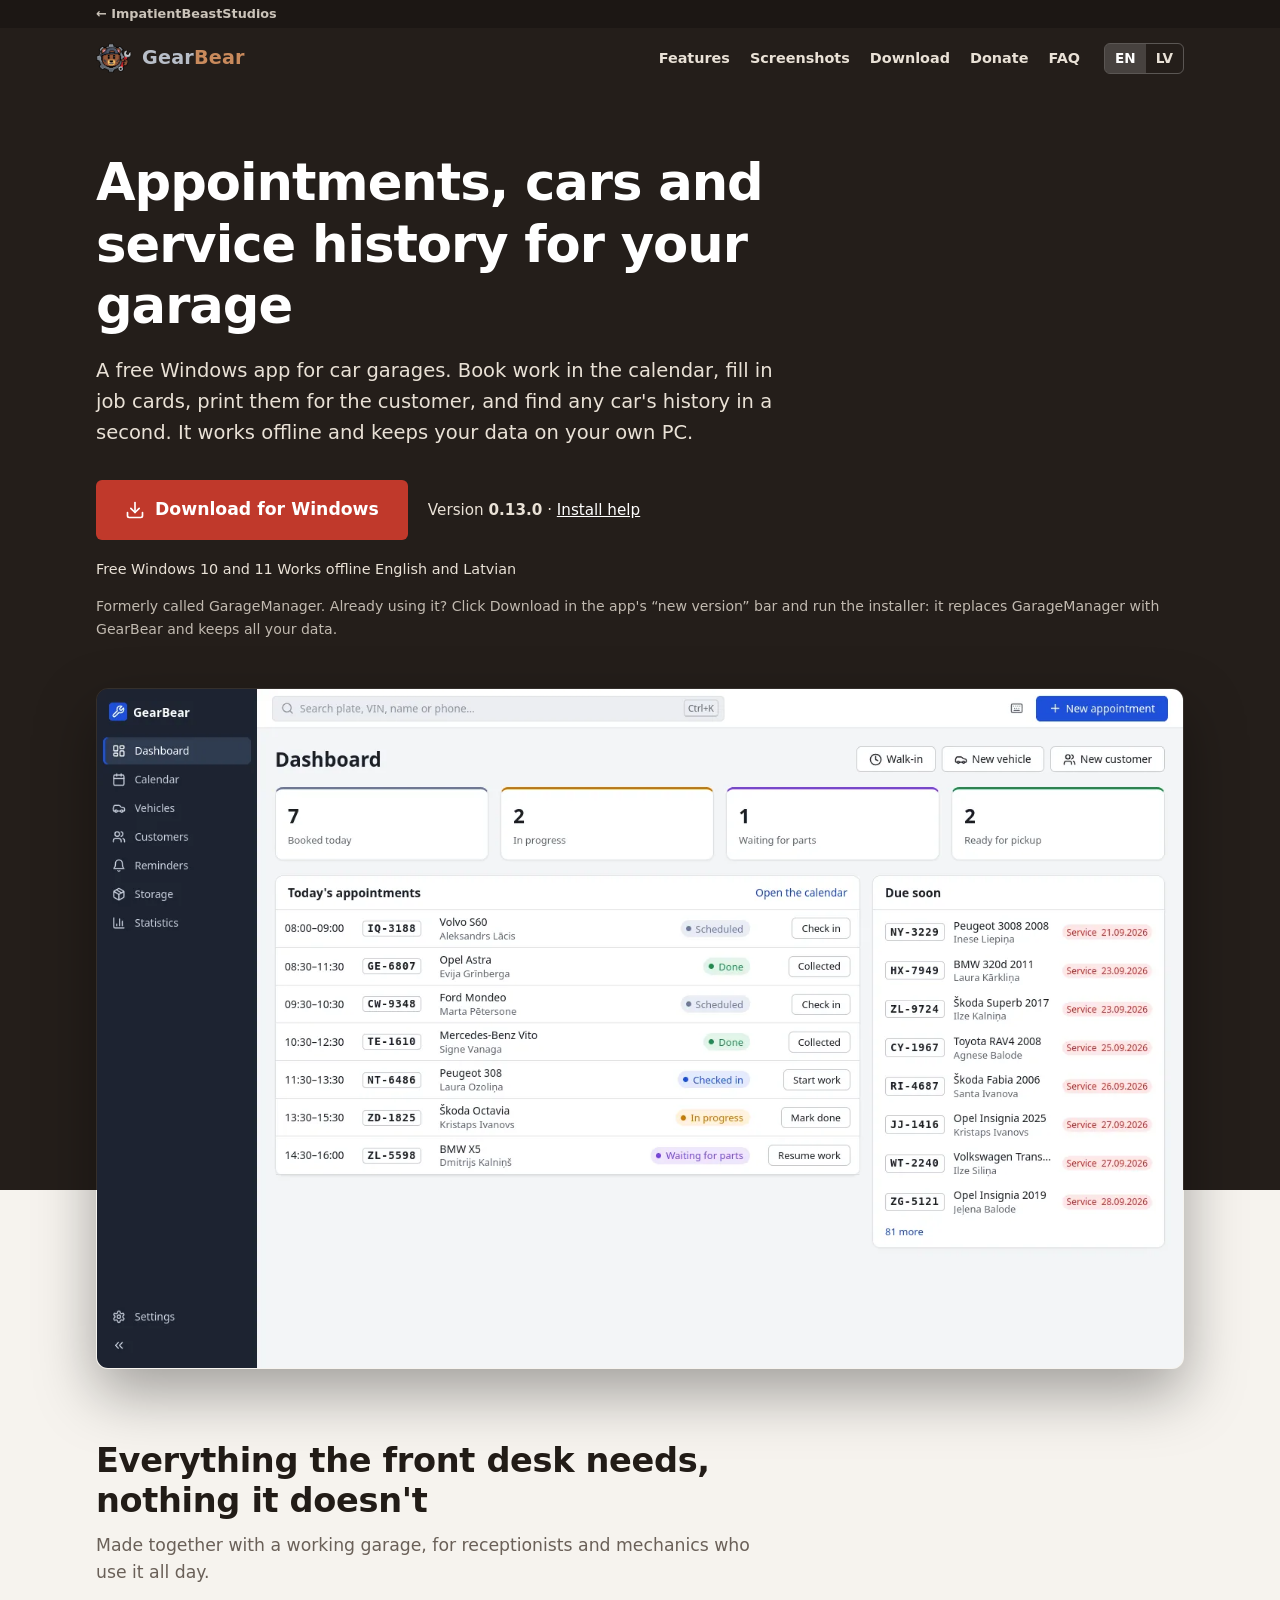
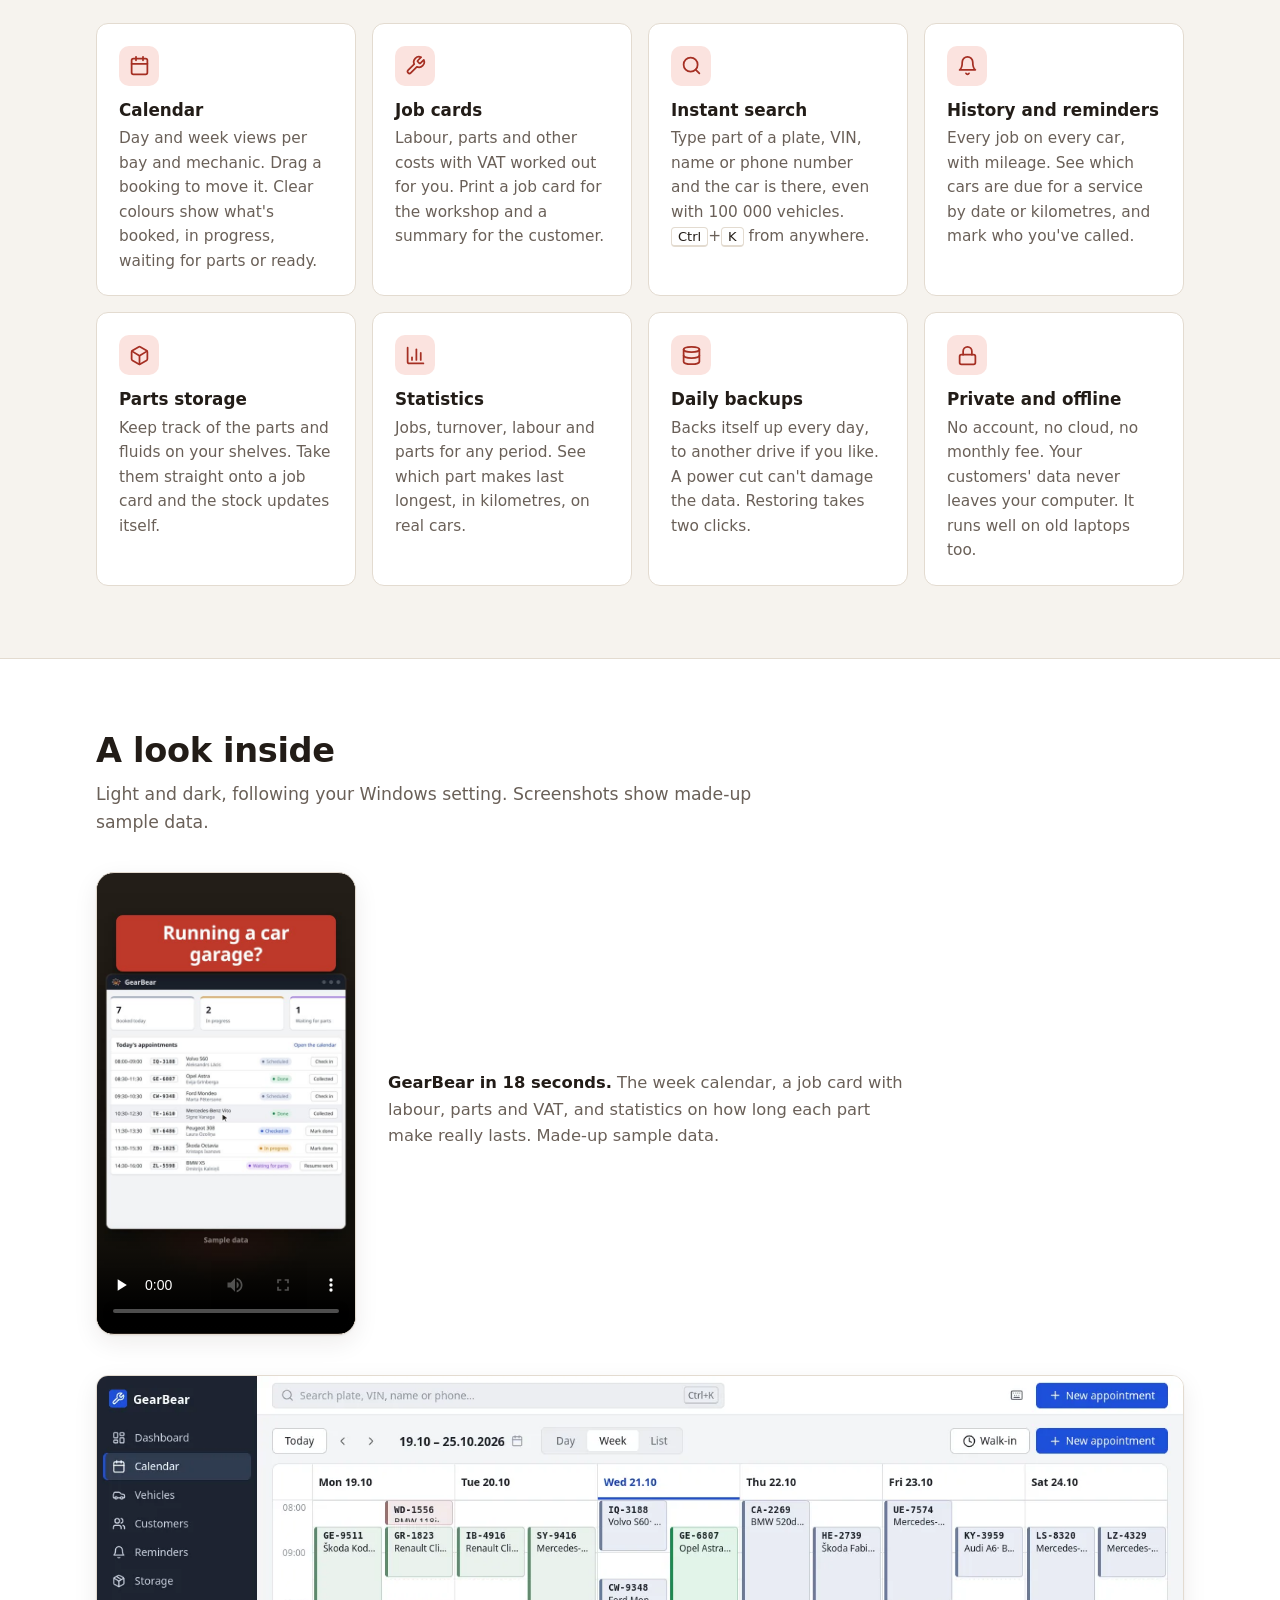
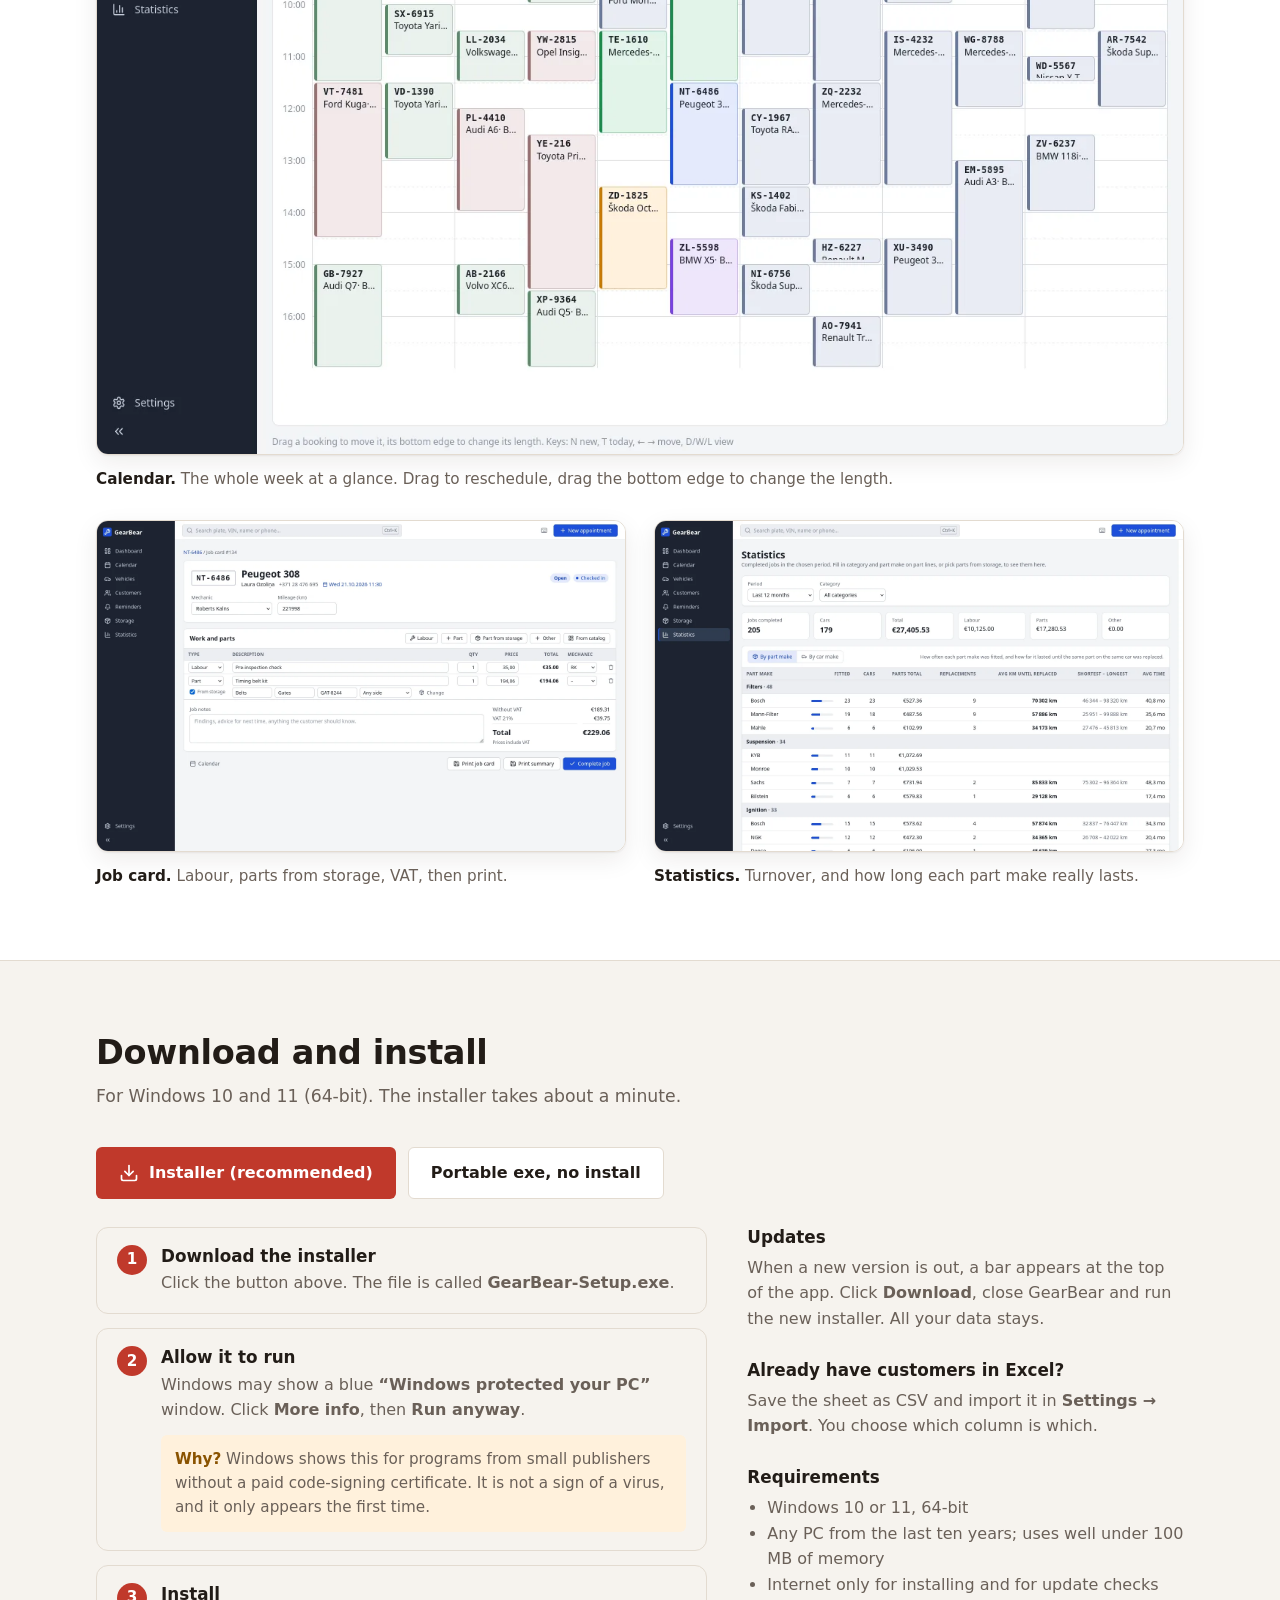
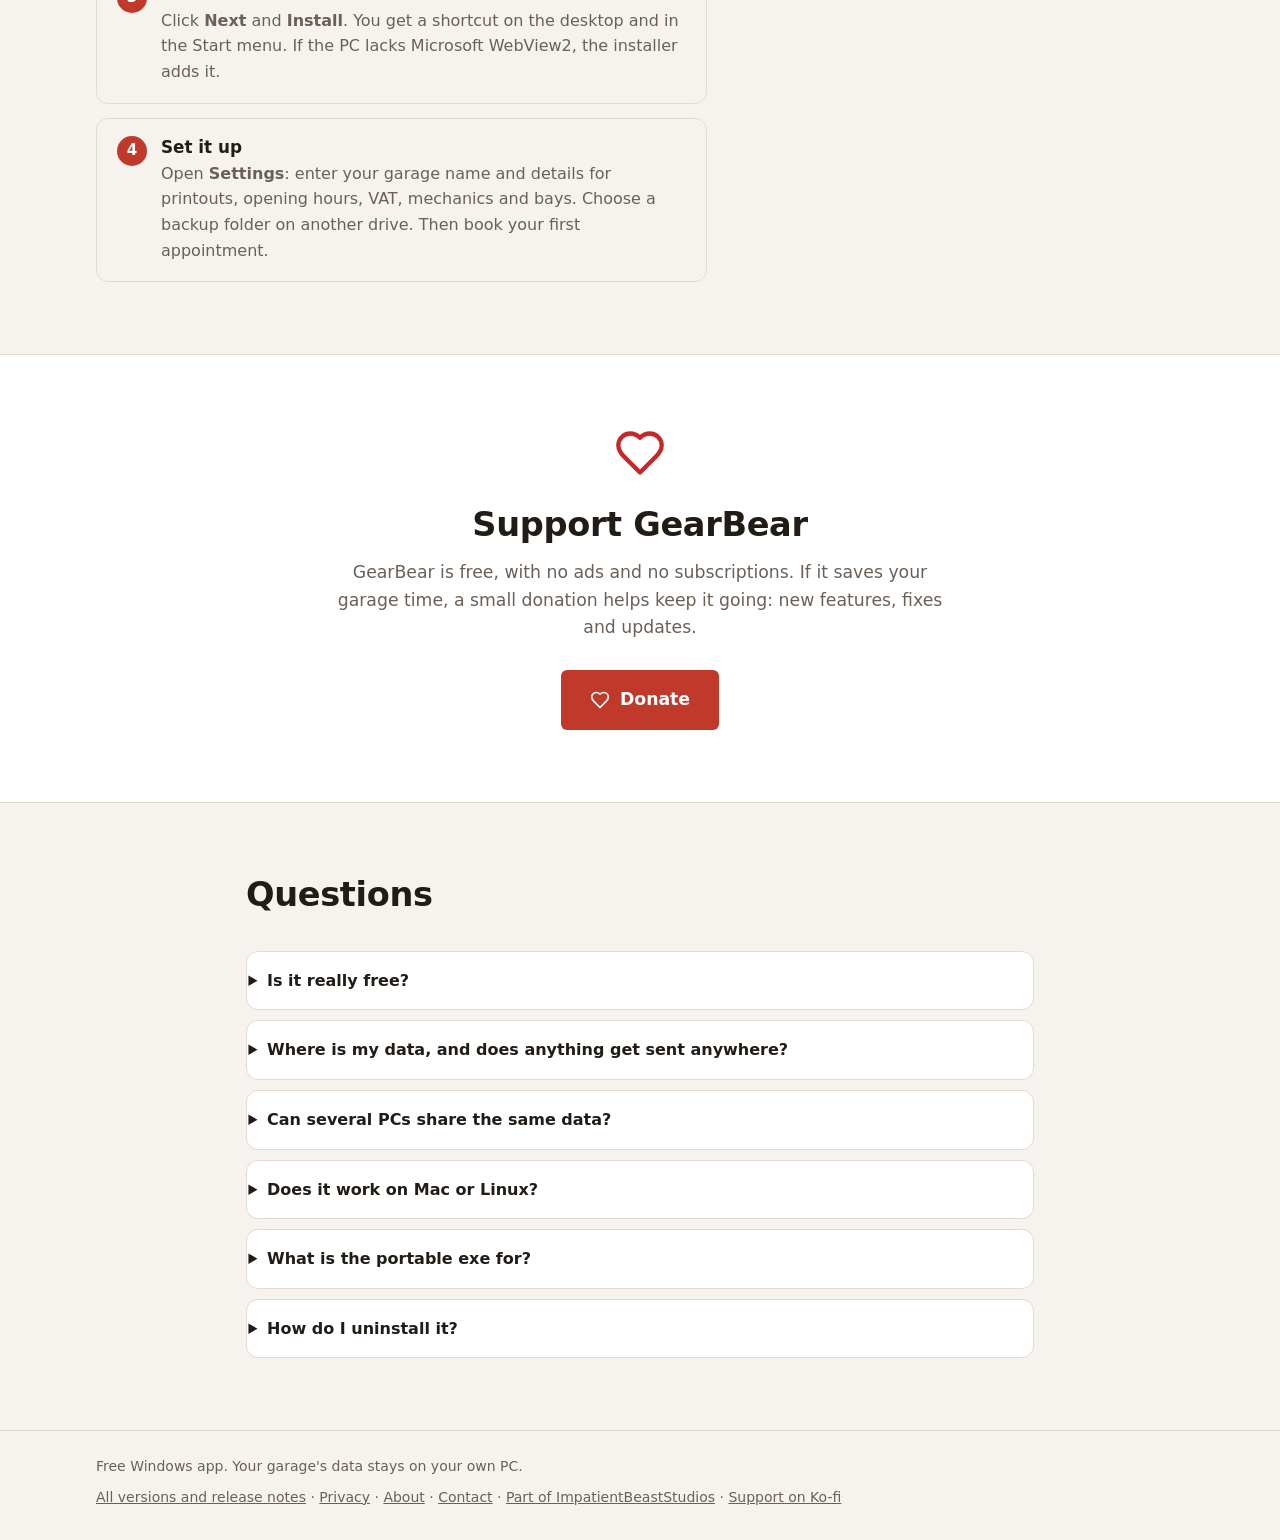
==== commit b5b060d3: "Short videos on the site: the product reel with its own sound, English and Latvian Co-Authored-By: C" ====
--- a/index.html
+++ b/index.html
@@ -153,6 +153,10 @@
         <h2>A look inside</h2>
         <p>Light and dark, following your Windows setting. Screenshots show made-up sample data.</p>
       </div>
+      <figure class="reel">
+        <video controls playsinline preload="none" width="1080" height="1920" poster="/video/gearbear-tour-en.jpg"><source src="/video/gearbear-tour-en.mp4" type="video/mp4"></video>
+        <figcaption><b>GearBear in 18 seconds.</b> The week calendar, a job card with labour, parts and VAT, and statistics on how long each part make really lasts. Made-up sample data.</figcaption>
+      </figure>
       <div class="gallery">
         <figure>
           <img src="/img/calendar-en.webp" width="1440" height="900" loading="lazy" alt="Week calendar with bookings per day, coloured by status">
--- a/style.css
+++ b/style.css
@@ -133,6 +133,11 @@
 figure img { border-radius: var(--radius-lg); border: 1px solid var(--border); box-shadow: var(--shadow); }
 figcaption { margin-top: 12px; color: var(--text-muted); font-size: .95rem; }
 figcaption b { color: var(--text); }
+/* Short video (a vertical reel from ibs-reels), its text beside it on wider screens */
+.reel { display: grid; gap: 4px 32px; align-items: center; margin-bottom: 40px; }
+.reel video { display: block; width: 100%; max-width: 260px; height: auto; aspect-ratio: 9 / 16; margin: 0 auto; border-radius: 18px; background: #241e1a; border: 1px solid var(--border); box-shadow: var(--shadow); }
+.reel figcaption { font-size: 1.02rem; max-width: 520px; }
+@media (min-width: 720px) { .reel { grid-template-columns: 260px 1fr; } .reel video { margin: 0; } }
 @media (min-width: 900px) { .gallery.two { grid-template-columns: 1fr 1fr; } }
 
 /* Install */
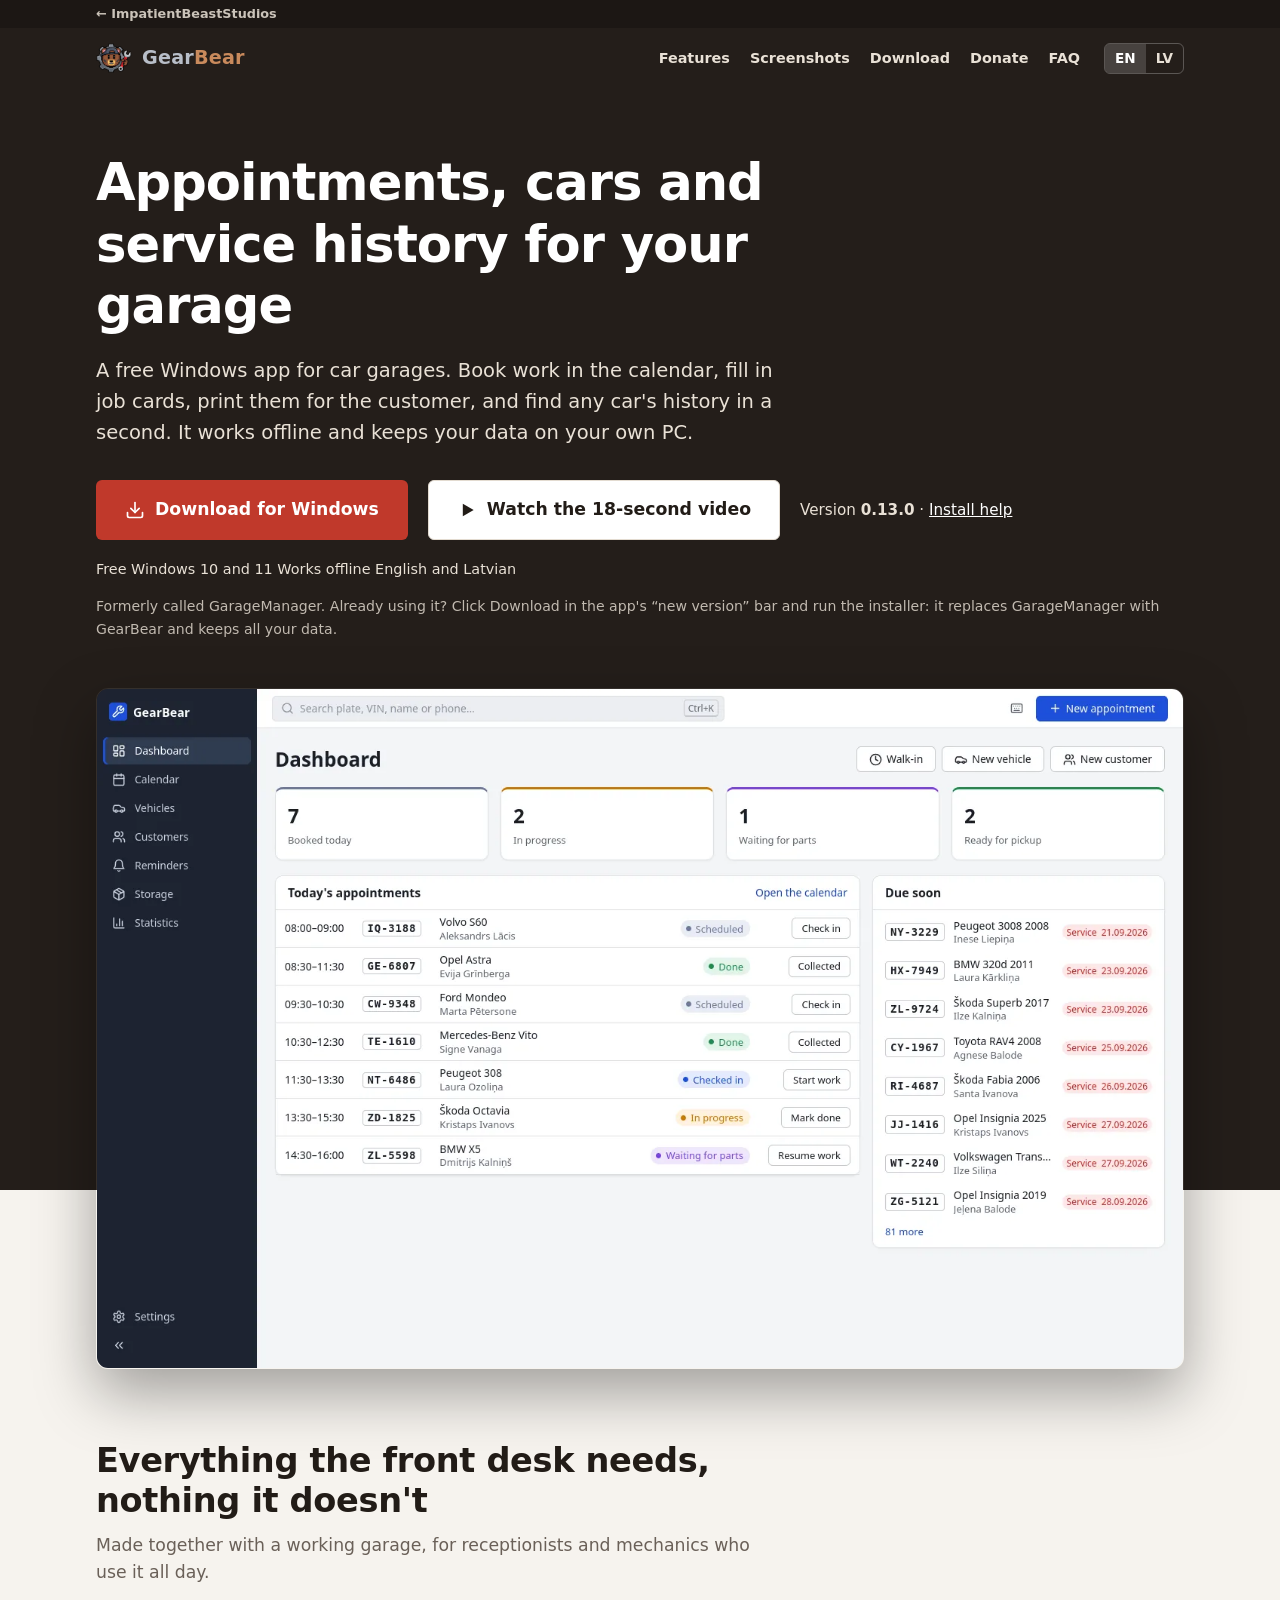
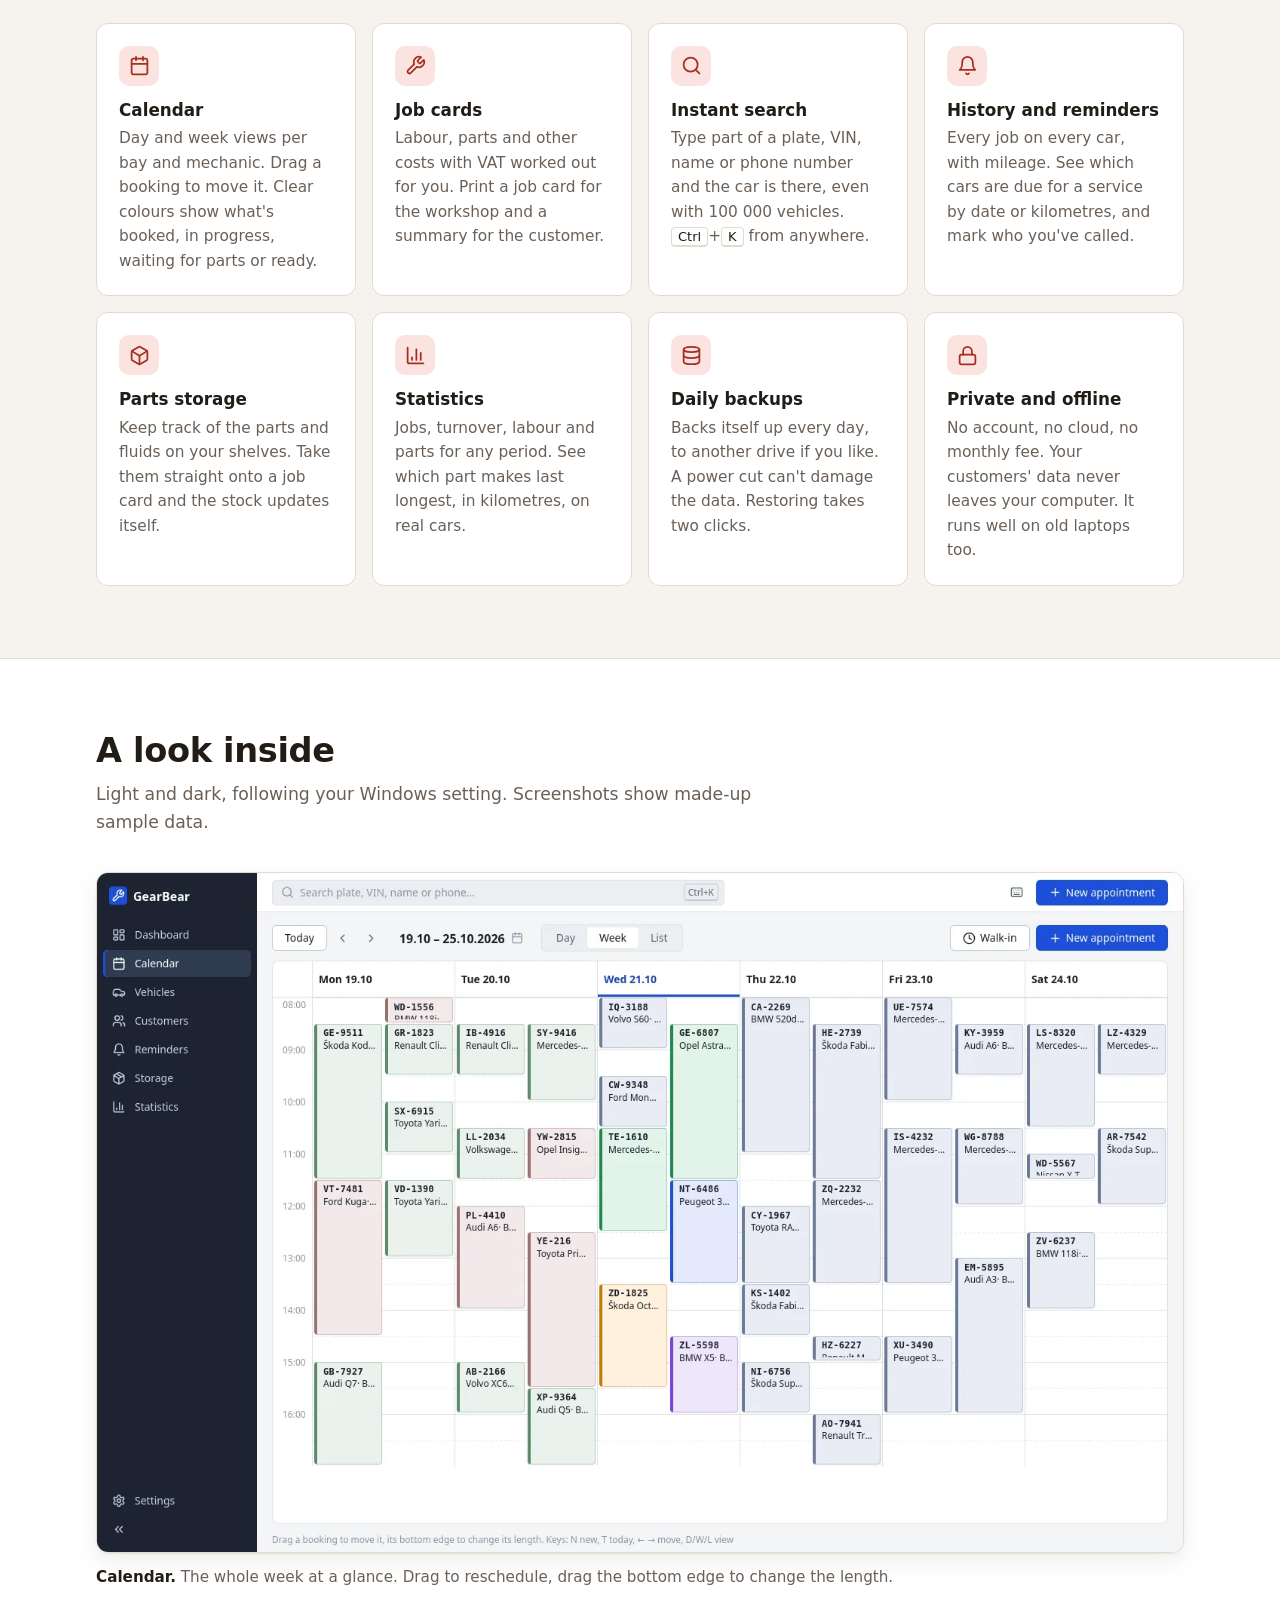
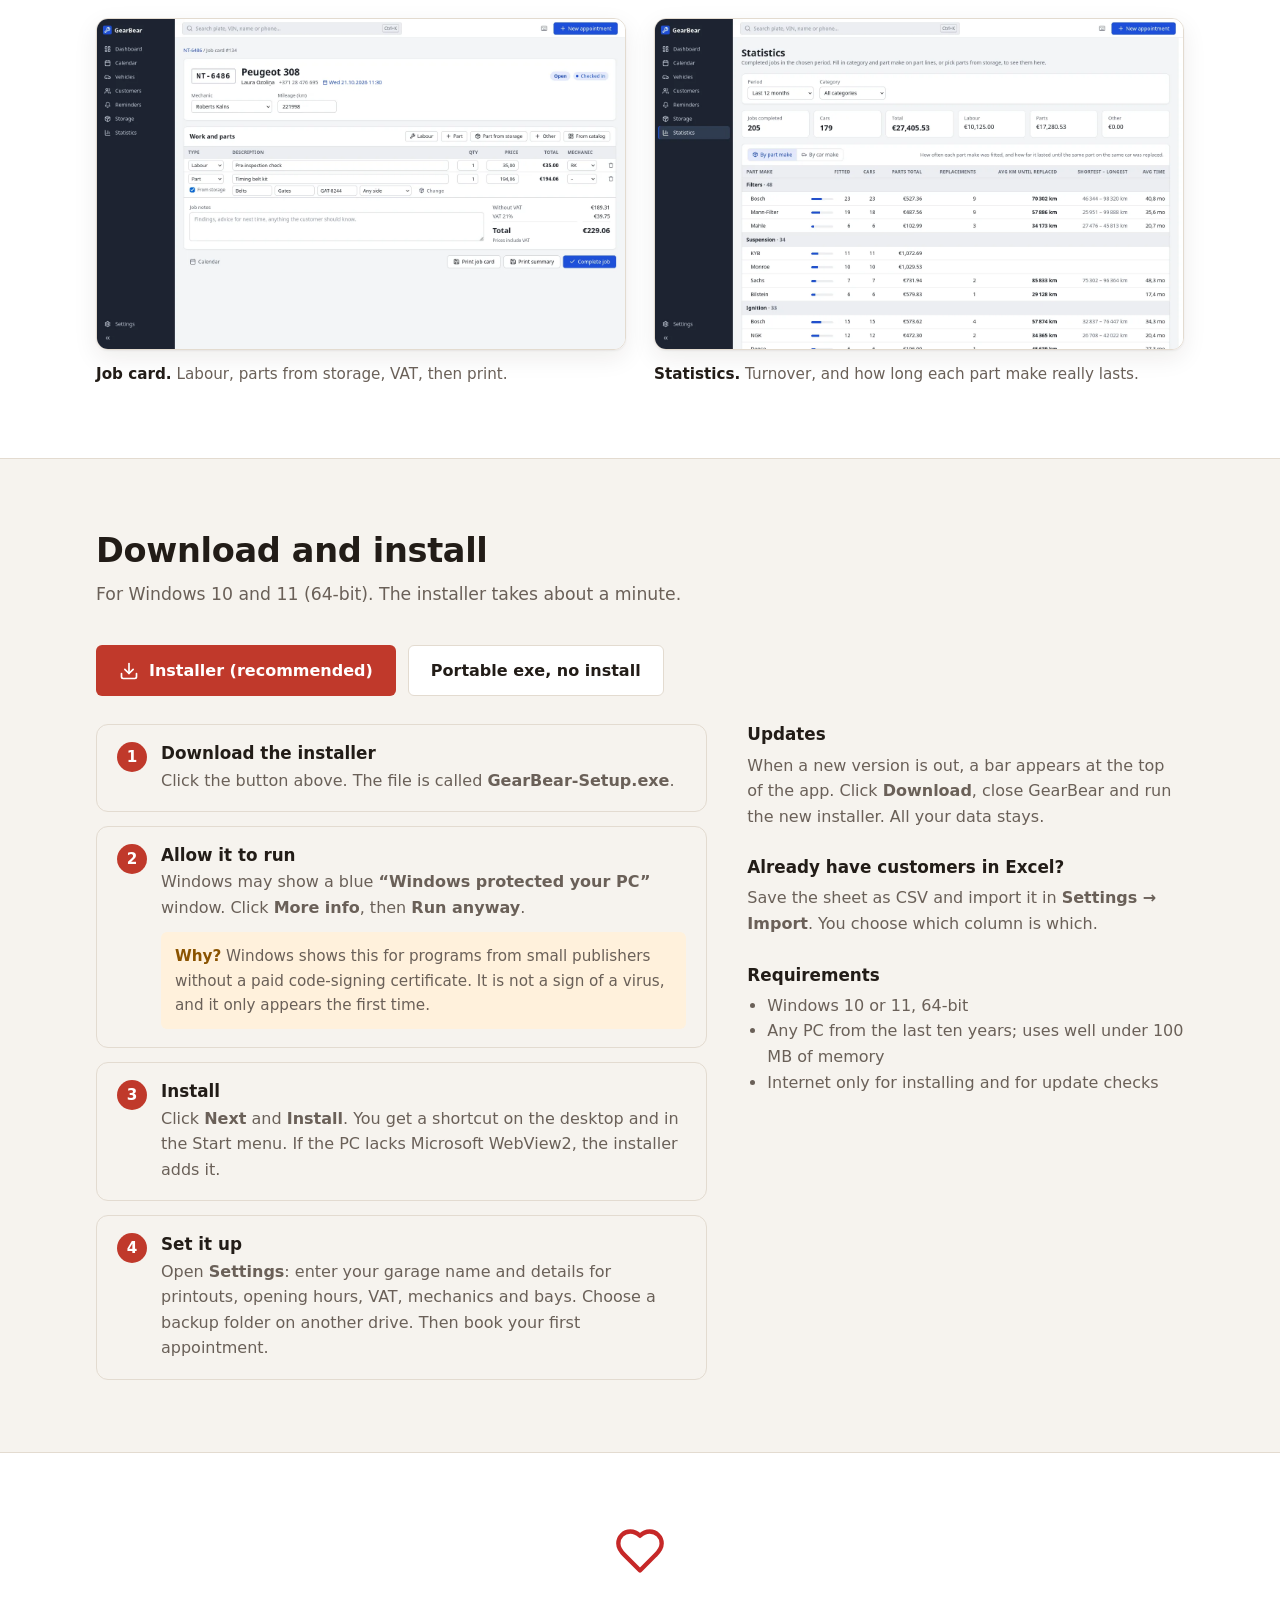
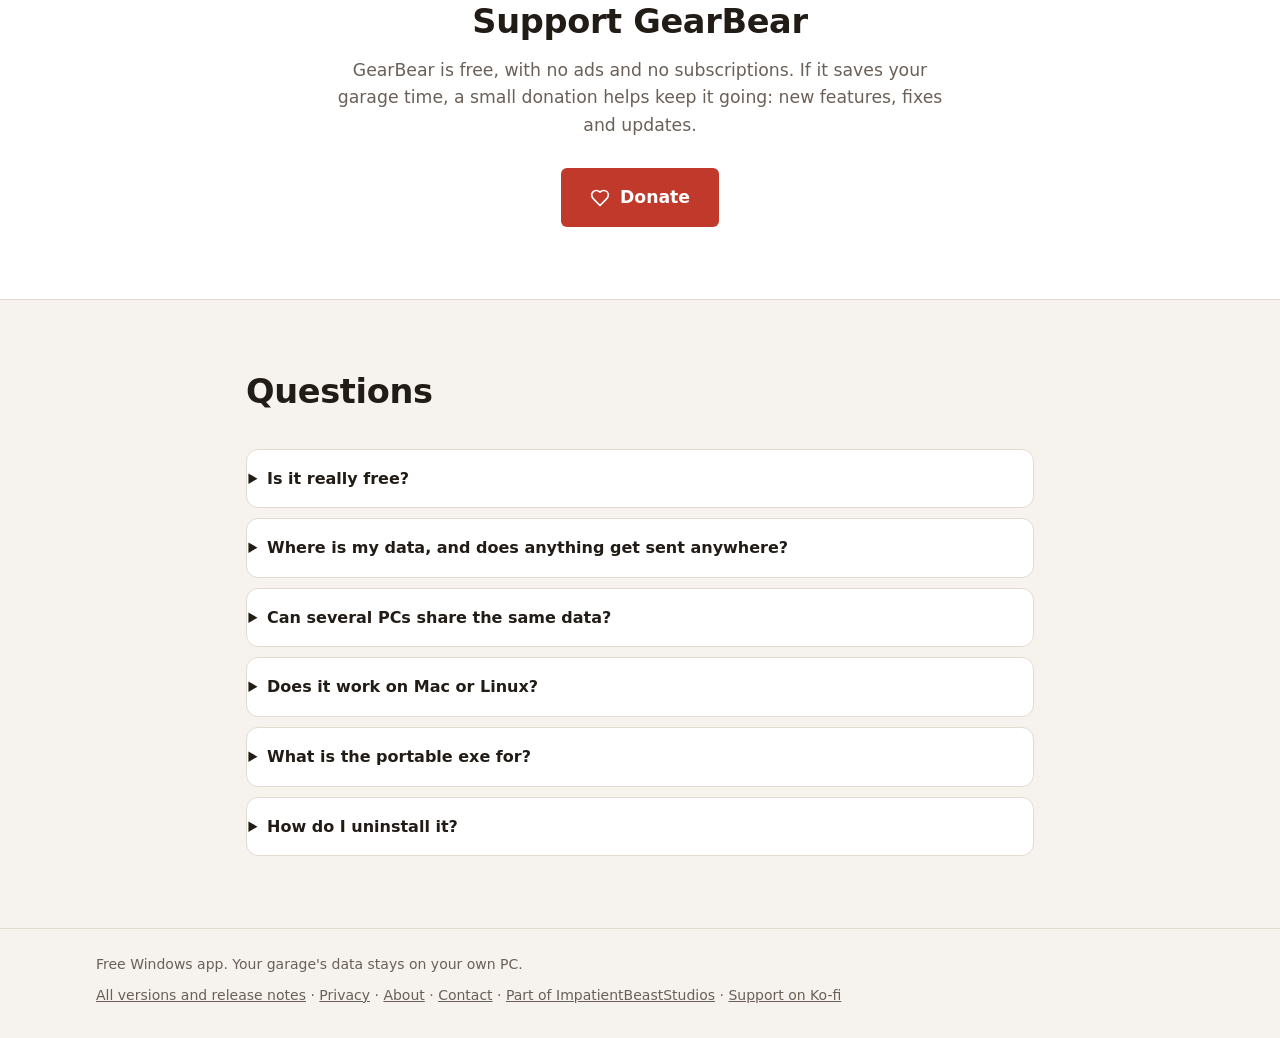
==== commit 44c944ee: "Videos behind a "Watch" button that opens a player over the page; wide (16:9) video on desktop, tall" ====
--- a/index.html
+++ b/index.html
@@ -75,6 +75,7 @@
           <svg viewBox="0 0 24 24" fill="none" stroke="currentColor" stroke-width="2" stroke-linecap="round" stroke-linejoin="round" aria-hidden="true"><path d="M21 15v4a2 2 0 0 1-2 2H5a2 2 0 0 1-2-2v-4"/><path d="m7 10 5 5 5-5"/><path d="M12 15V3"/></svg>
           Download for Windows
         </a>
+        <button type="button" class="btn secondary big" data-watch="gearbear-tour"><svg viewBox="0 0 24 24" width="18" height="18" aria-hidden="true"><path fill="currentColor" d="M7 4.5v15l13-7.5z"/></svg>Watch the 18-second video</button>
         <span class="alt">
           <span class="version-line" hidden>Version <b class="version"></b> · </span>
           <a href="#download">Install help</a>
@@ -153,10 +154,6 @@
         <h2>A look inside</h2>
         <p>Light and dark, following your Windows setting. Screenshots show made-up sample data.</p>
       </div>
-      <figure class="reel">
-        <video controls playsinline preload="none" width="1080" height="1920" poster="/video/gearbear-tour-en.jpg"><source src="/video/gearbear-tour-en.mp4" type="video/mp4"></video>
-        <figcaption><b>GearBear in 18 seconds.</b> The week calendar, a job card with labour, parts and VAT, and statistics on how long each part make really lasts. Made-up sample data.</figcaption>
-      </figure>
       <div class="gallery">
         <figure>
           <img src="/img/calendar-en.webp" width="1440" height="900" loading="lazy" alt="Week calendar with bookings per day, coloured by status">
@@ -331,5 +328,6 @@
     .catch(function () {})
 </script>
 <script src="/ads.js"></script>
+<script src="/watch.js"></script>
 </body>
 </html>
--- a/style.css
+++ b/style.css
@@ -133,11 +133,6 @@
 figure img { border-radius: var(--radius-lg); border: 1px solid var(--border); box-shadow: var(--shadow); }
 figcaption { margin-top: 12px; color: var(--text-muted); font-size: .95rem; }
 figcaption b { color: var(--text); }
-/* Short video (a vertical reel from ibs-reels), its text beside it on wider screens */
-.reel { display: grid; gap: 4px 32px; align-items: center; margin-bottom: 40px; }
-.reel video { display: block; width: 100%; max-width: 260px; height: auto; aspect-ratio: 9 / 16; margin: 0 auto; border-radius: 18px; background: #241e1a; border: 1px solid var(--border); box-shadow: var(--shadow); }
-.reel figcaption { font-size: 1.02rem; max-width: 520px; }
-@media (min-width: 720px) { .reel { grid-template-columns: 260px 1fr; } .reel video { margin: 0; } }
 @media (min-width: 900px) { .gallery.two { grid-template-columns: 1fr 1fr; } }
 
 /* Install */
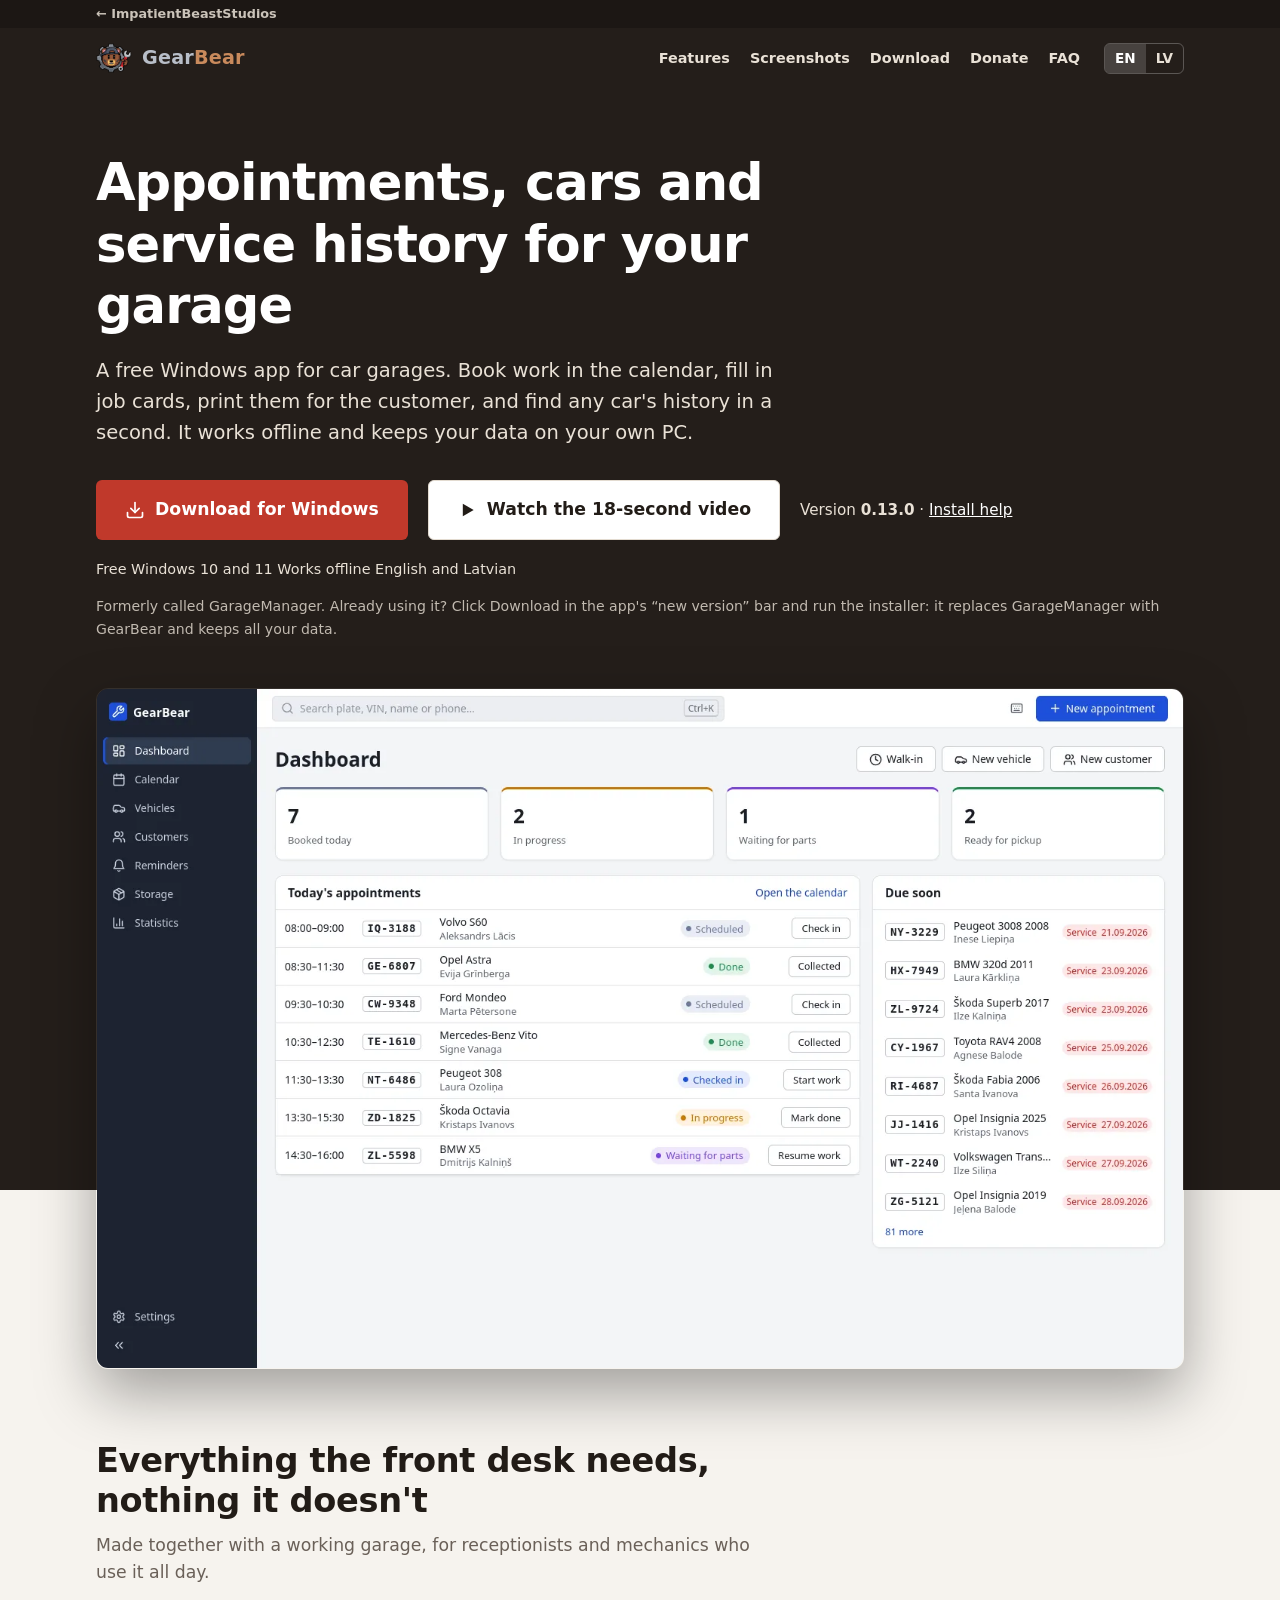
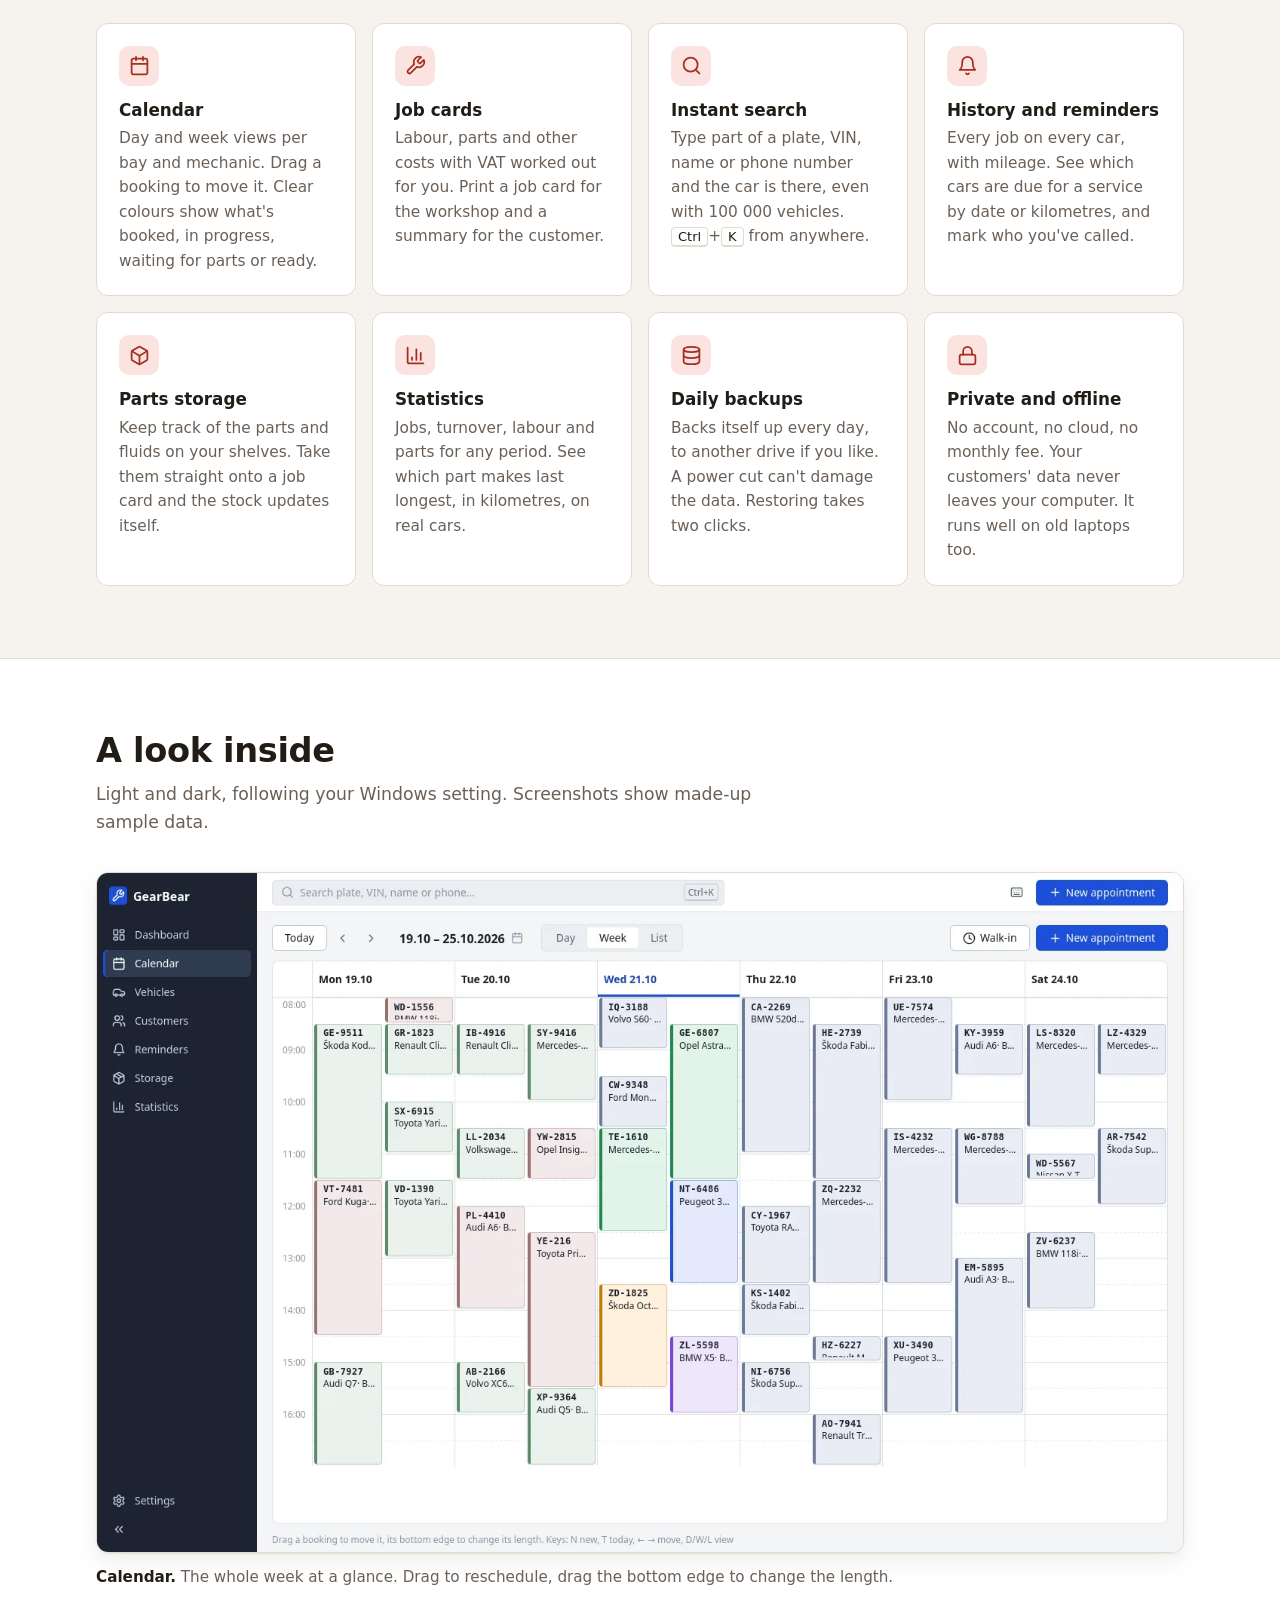
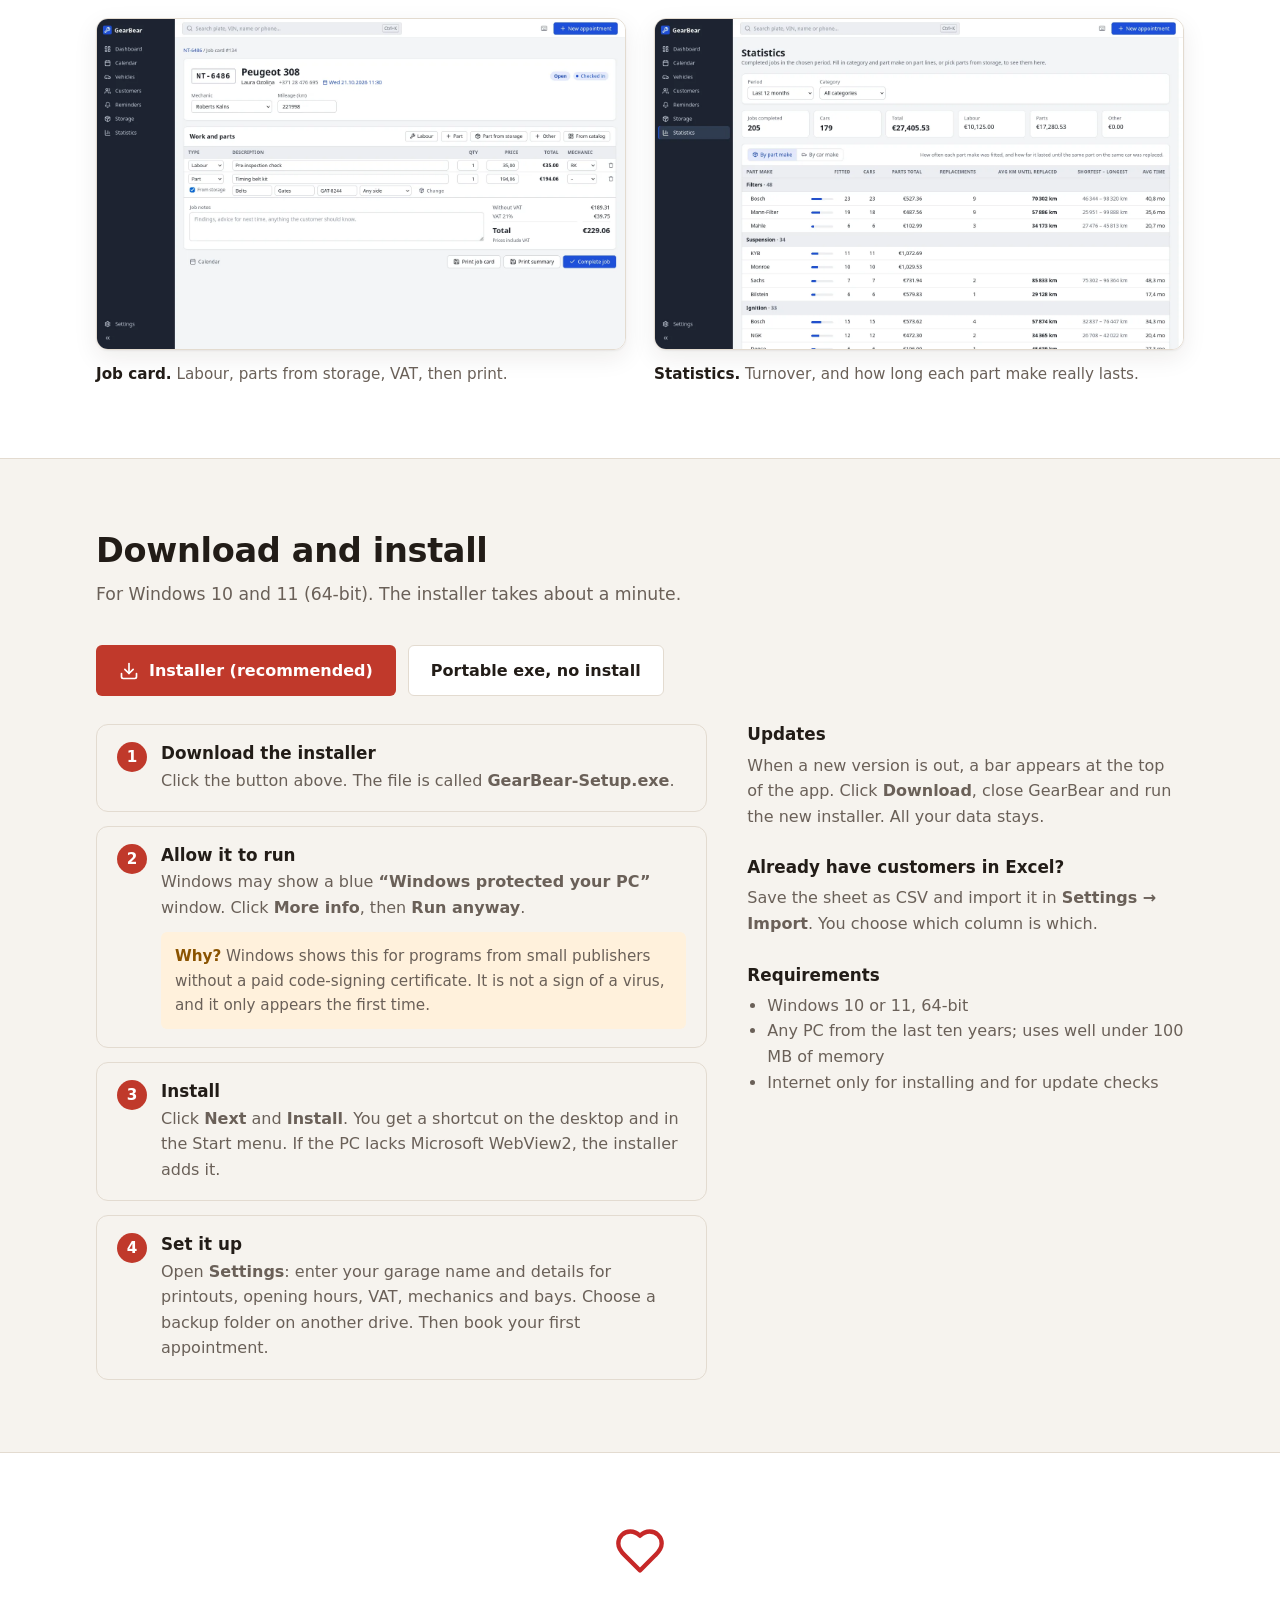
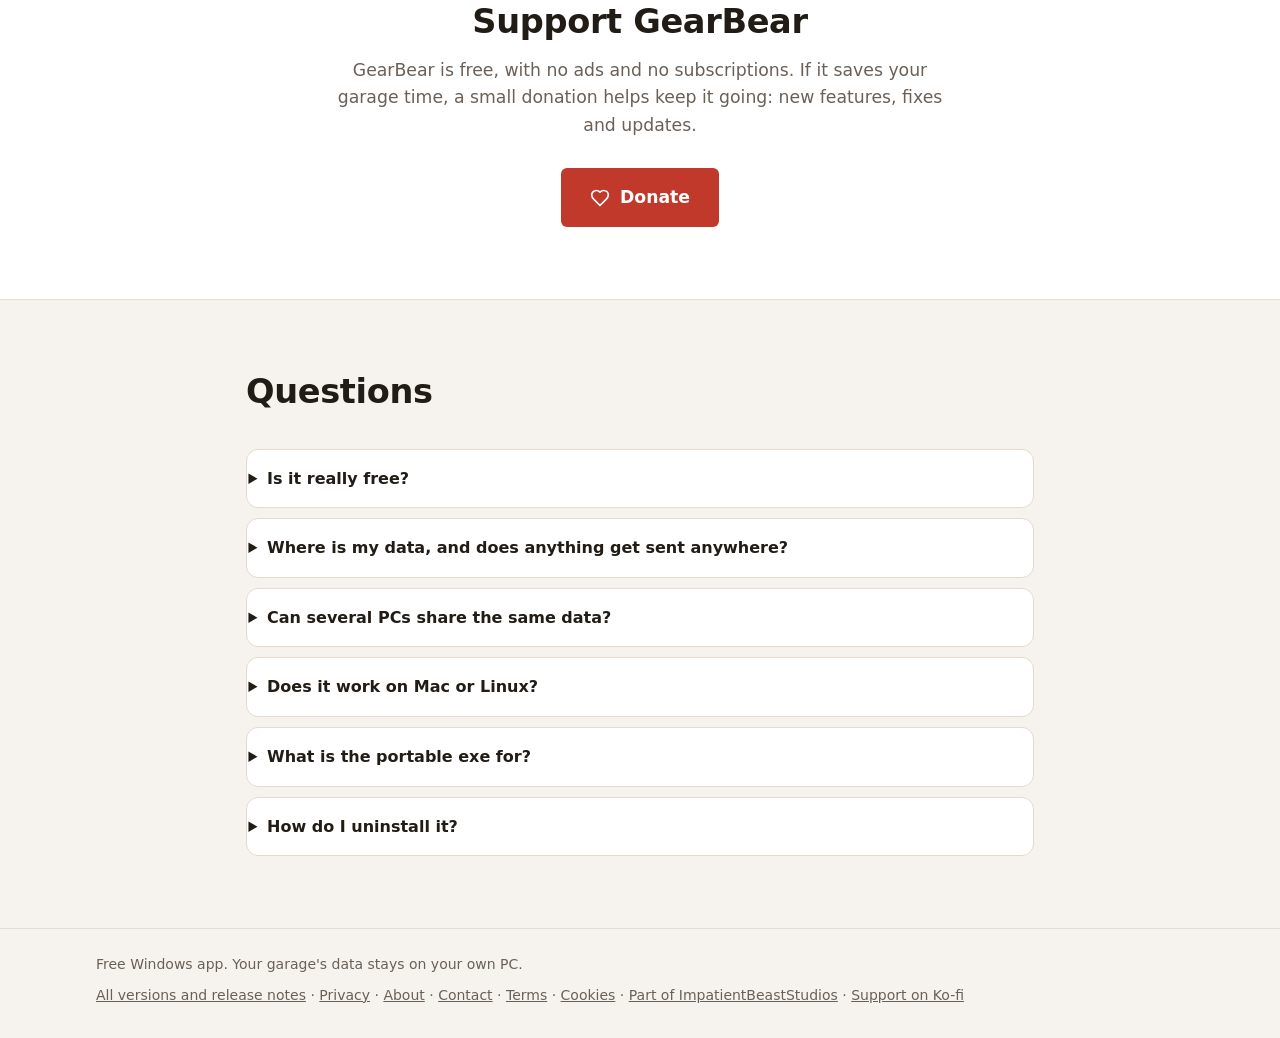
==== commit d35c6708: "Link terms and cookie policy; non-personalised ads only Co-Authored-By: Claude Opus 5.5 <noreply@ant" ====
--- a/index.html
+++ b/index.html
@@ -293,6 +293,8 @@
       · <a href="/privacy">Privacy</a>
       · <a href="https://impatientbeaststudios.com/about">About</a>
       · <a href="https://impatientbeaststudios.com/contact">Contact</a>
+      · <a href="https://impatientbeaststudios.com/terms">Terms</a>
+      · <a href="https://impatientbeaststudios.com/cookies">Cookies</a>
       · <a href="https://impatientbeaststudios.com">Part of ImpatientBeastStudios</a>
       · <a href="https://ko-fi.com/teddybear1998">Support on Ko-fi</a>
     </p>
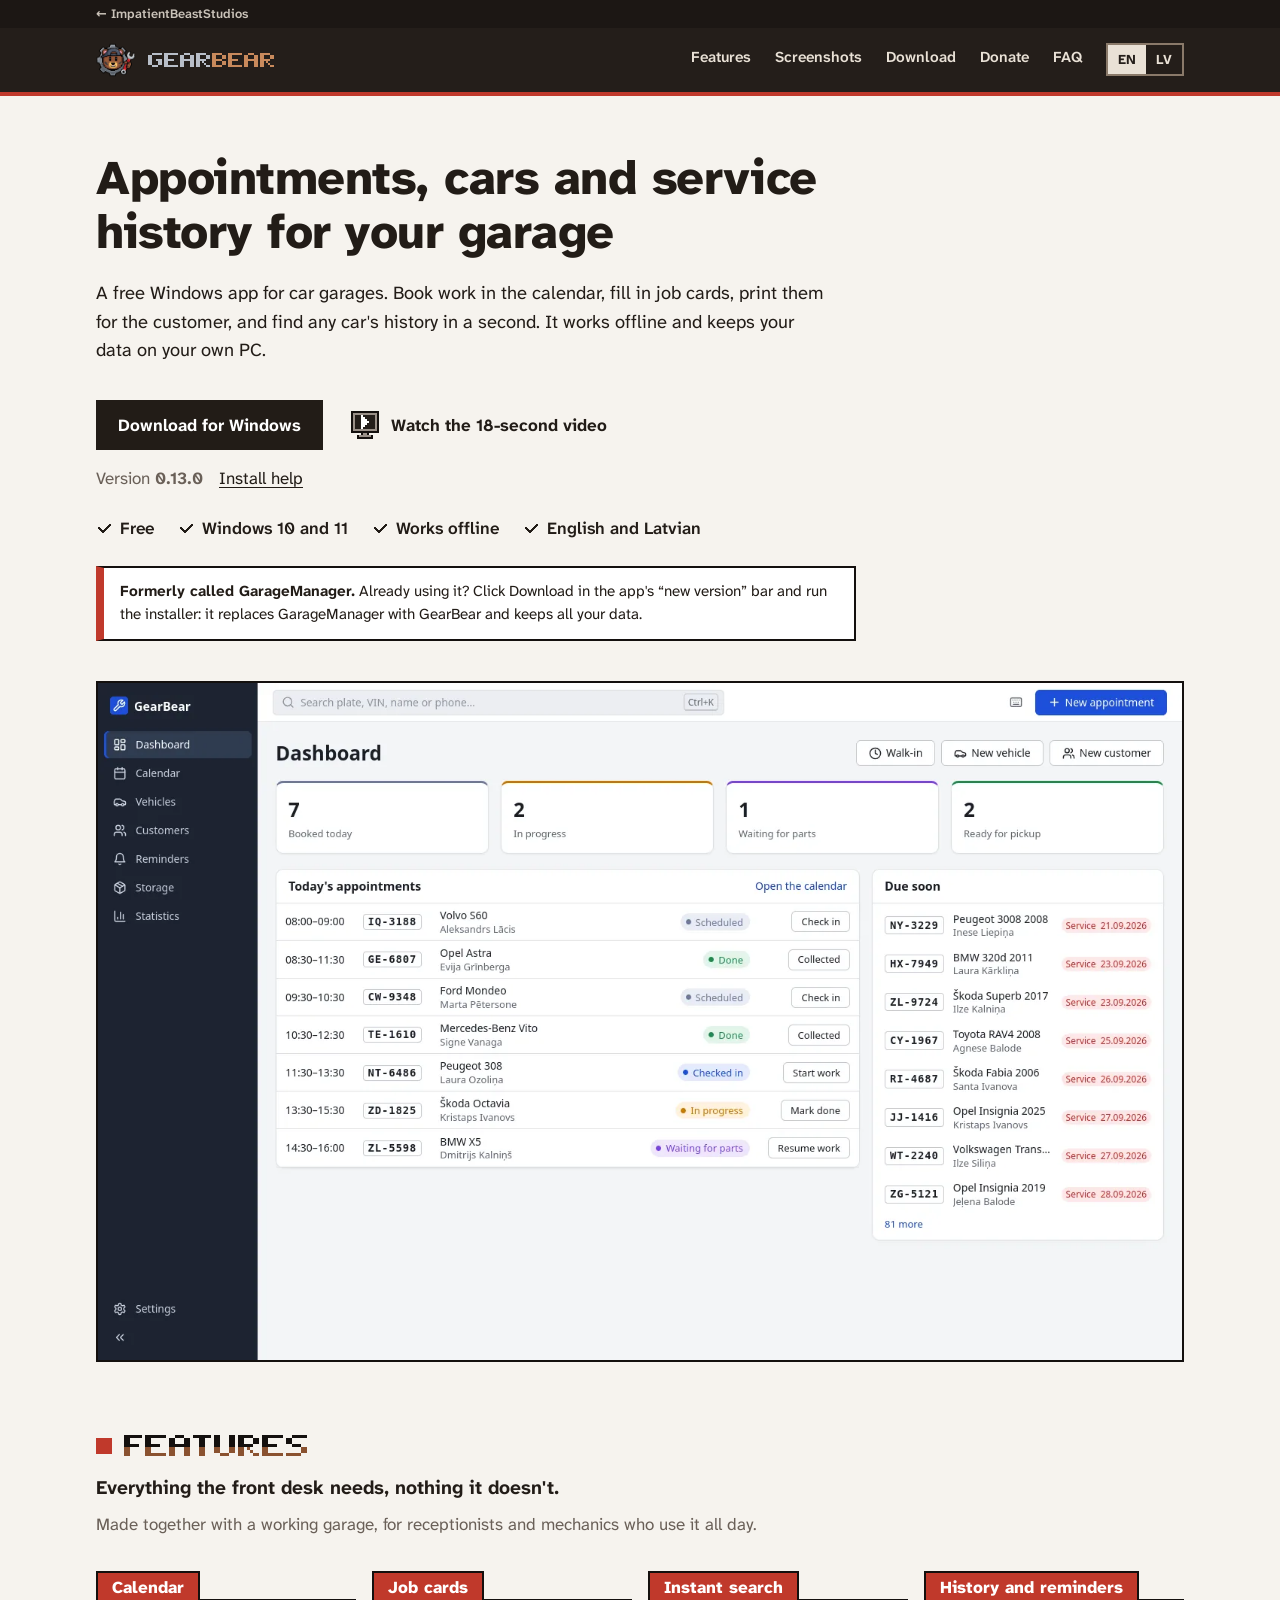
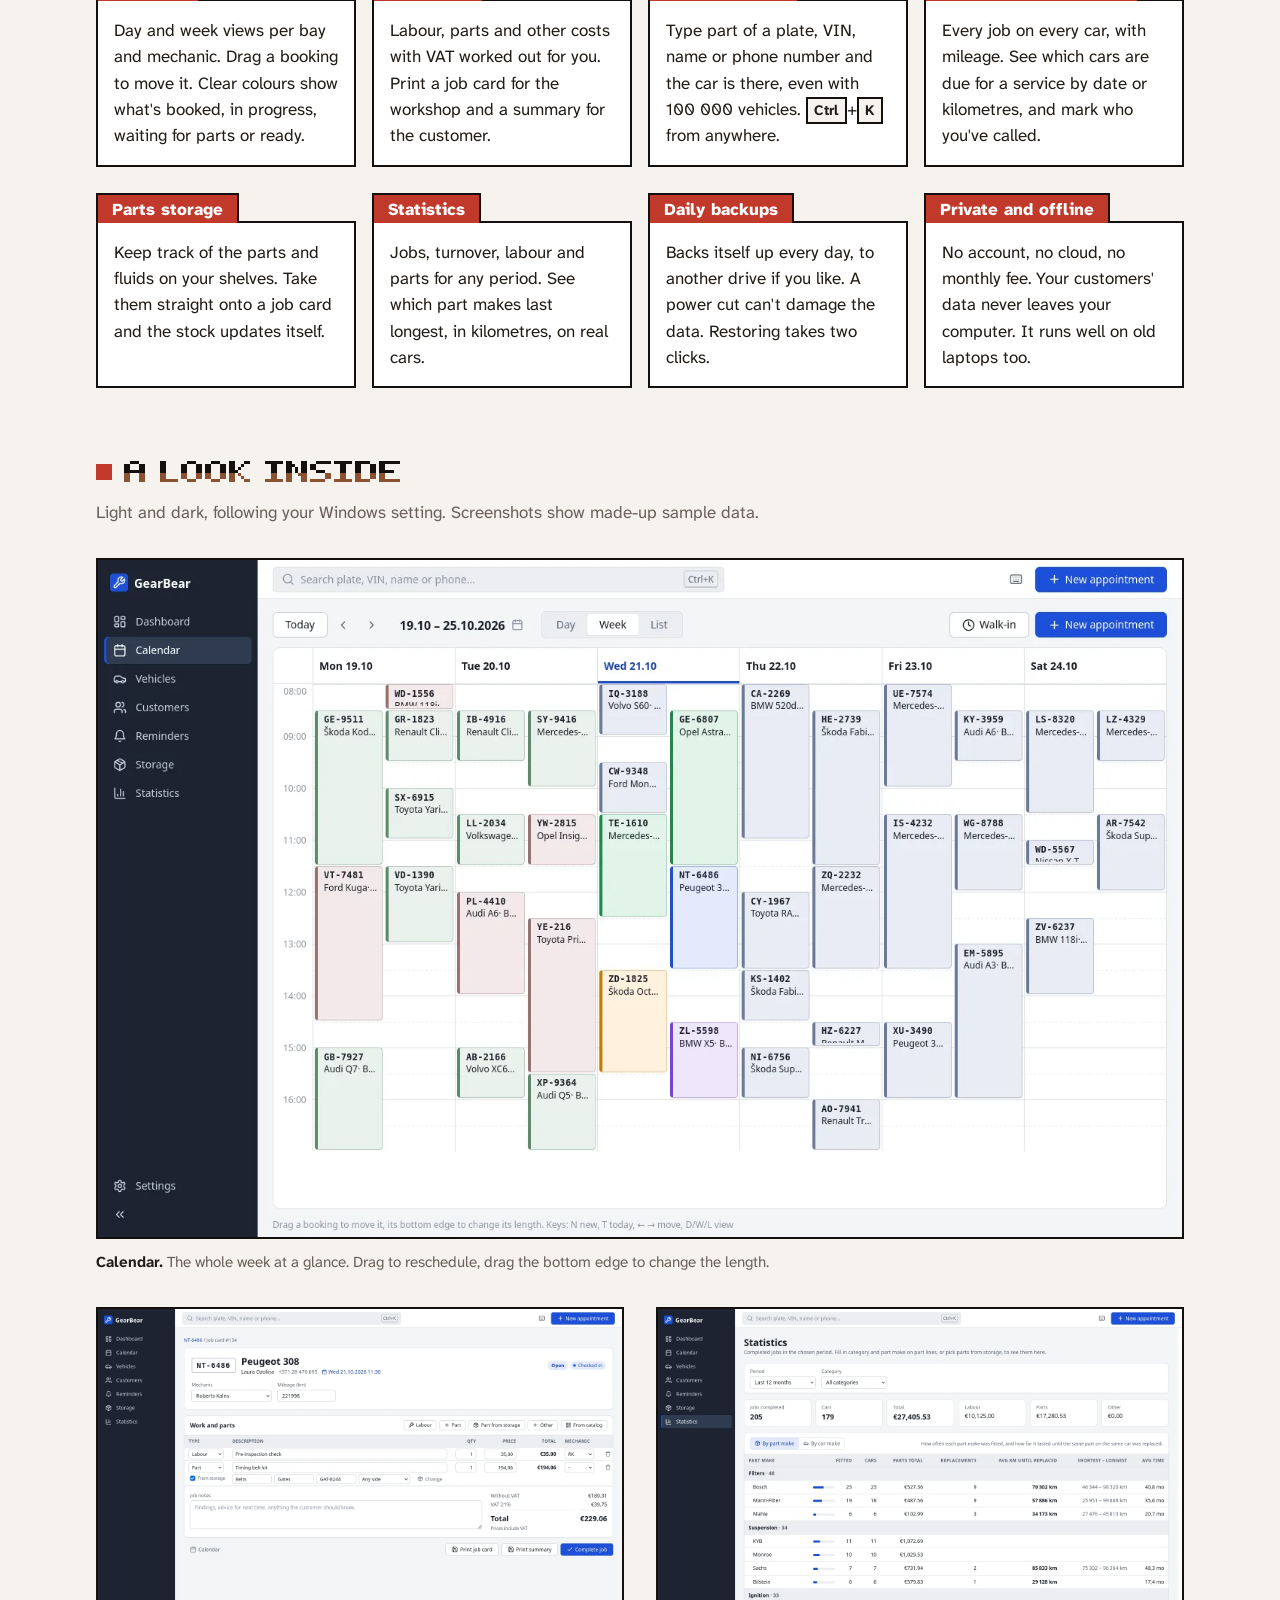
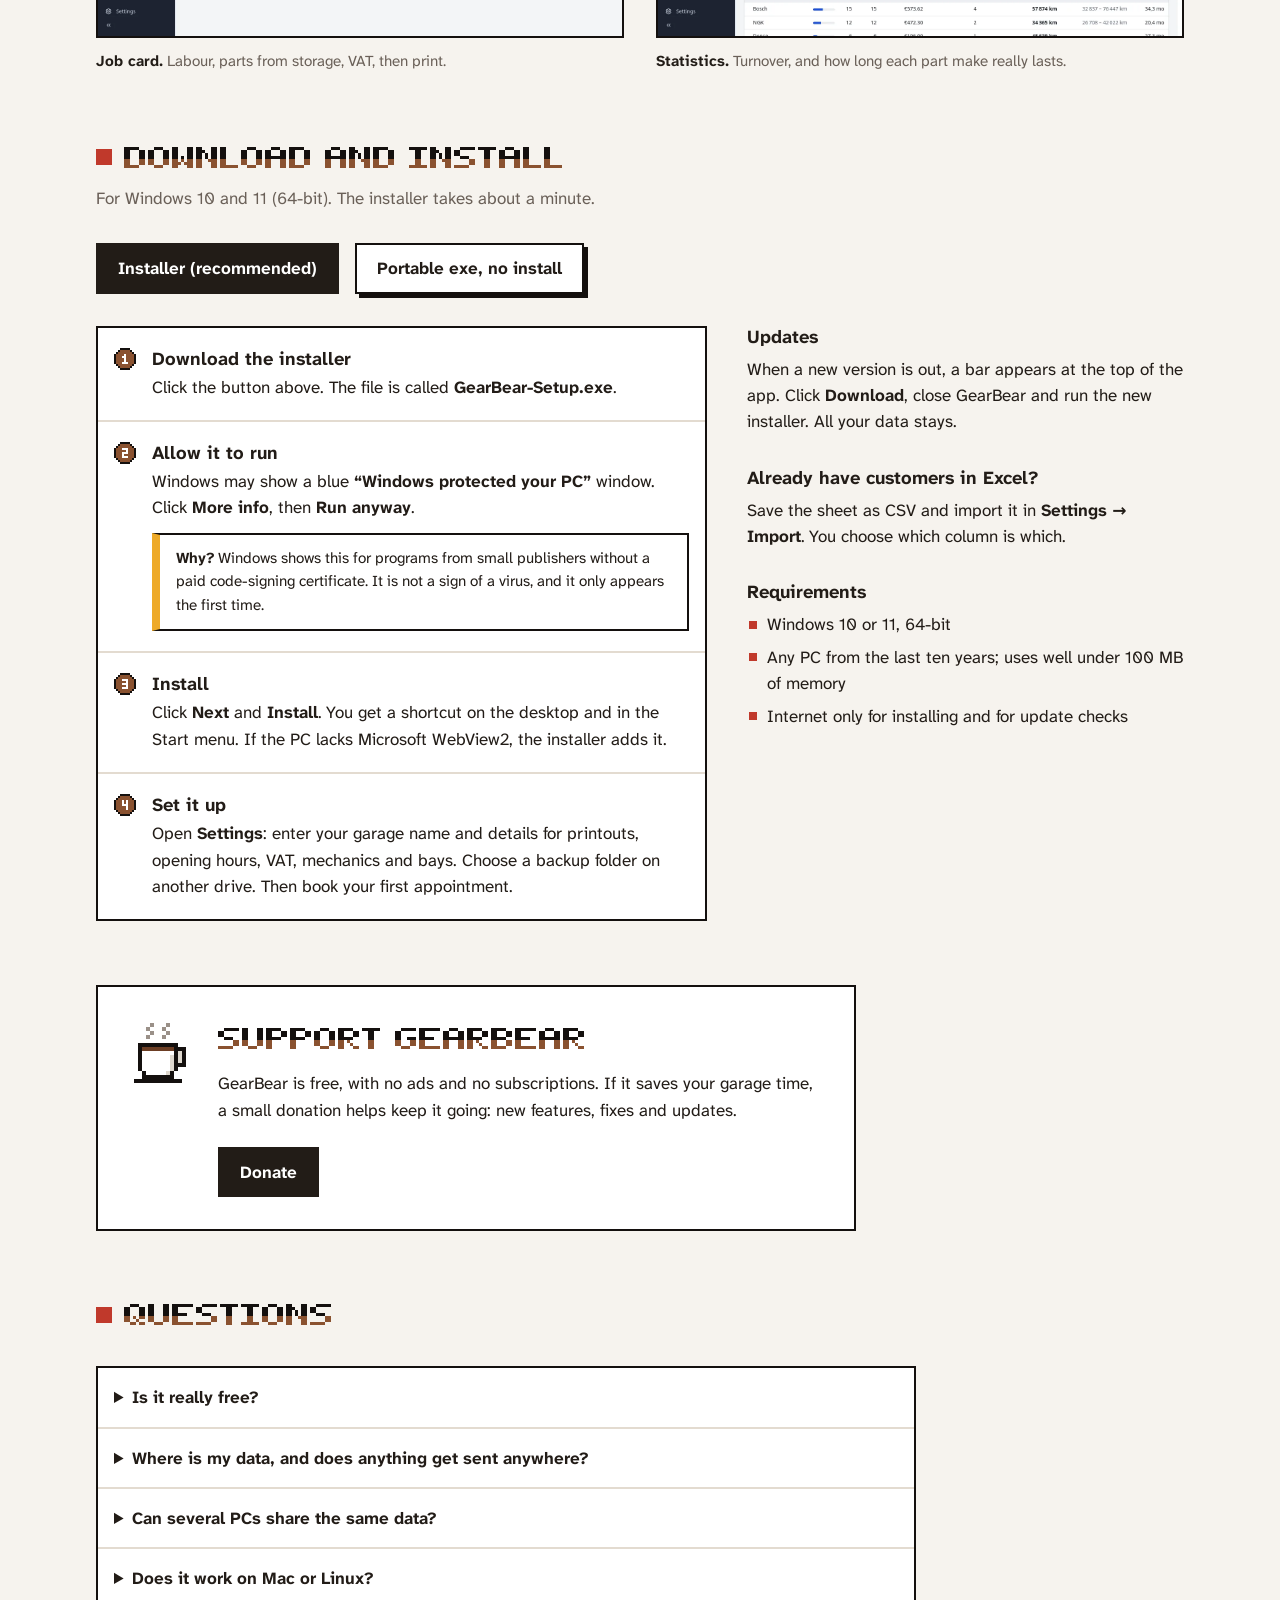
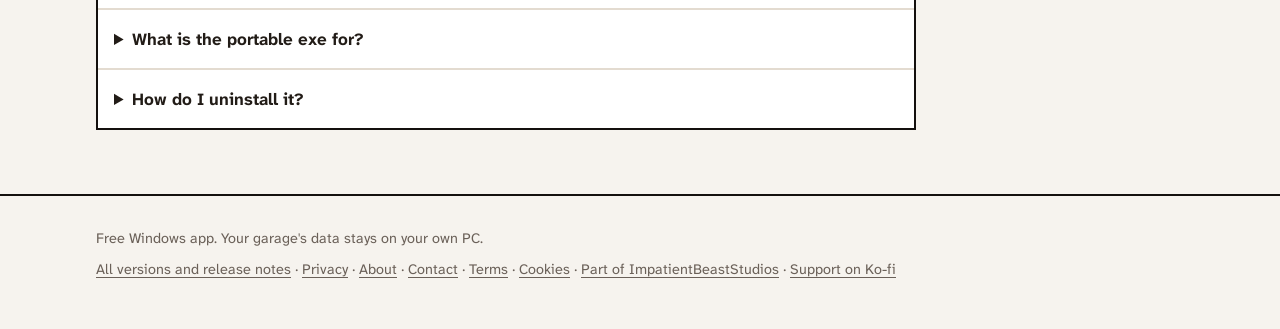
==== commit be3f62b8: "Workshop look for the website: workshop.css, self-hosted fonts, pixel icons (the desktop app keeps i" ====
--- a/index.html
+++ b/index.html
@@ -37,6 +37,8 @@
   })()
 </script>
 <meta name="theme-color" content="#241e1a">
+<link rel="preload" href="/fonts/ibs-pixel-bold.woff2" as="font" type="font/woff2" crossorigin>
+<link rel="stylesheet" href="/workshop.css">
 <link rel="stylesheet" href="/style.css">
 </head>
 <body>
@@ -44,7 +46,7 @@
 <header class="top">
   <div class="studio-bar"><div class="wrap"><a href="https://impatientbeaststudios.com"><span aria-hidden="true">&larr;</span> ImpatientBeastStudios</a></div></div>
   <div class="wrap top-row">
-    <a class="brand" href="#top" aria-label="GearBear"><img src="/img/icon-192.png" alt="" width="36" height="36"><span class="wordmark"><span class="w-a">Gear</span><span class="w-b">Bear</span></span></a>
+    <a class="brand" href="#top" aria-label="GearBear"><img src="/img/icon-192.png" alt="" width="40" height="40"><span class="name"><span class="w-a">Gear</span><span class="w-b">Bear</span></span></a>
     <nav class="links">
       <a href="#features">Features</a>
       <a href="#screens">Screenshots</a>
@@ -71,23 +73,20 @@
         
       </p>
       <div class="cta">
-        <a class="btn primary big" href="https://github.com/TeddyBear1998/garagemanager/releases/latest/download/GearBear-Setup.exe">
-          <svg viewBox="0 0 24 24" fill="none" stroke="currentColor" stroke-width="2" stroke-linecap="round" stroke-linejoin="round" aria-hidden="true"><path d="M21 15v4a2 2 0 0 1-2 2H5a2 2 0 0 1-2-2v-4"/><path d="m7 10 5 5 5-5"/><path d="M12 15V3"/></svg>
-          Download for Windows
-        </a>
-        <button type="button" class="btn secondary big" data-watch="gearbear-tour"><svg viewBox="0 0 24 24" width="18" height="18" aria-hidden="true"><path fill="currentColor" d="M7 4.5v15l13-7.5z"/></svg>Watch the 18-second video</button>
-        <span class="alt">
-          <span class="version-line" hidden>Version <b class="version"></b> · </span>
-          <a href="#download">Install help</a>
-        </span>
-      </div>
-      <div class="facts">
-        Free
-        Windows 10 and 11
-        Works offline
-        English and Latvian
-      </div>
-      <p class="formerly">Formerly called GarageManager. Already using it? Click Download in the app's “new version” bar and run the installer: it replaces GarageManager with GearBear and keeps all your data.</p>
+        <a class="btn primary" href="https://github.com/TeddyBear1998/garagemanager/releases/latest/download/GearBear-Setup.exe">Download for Windows</a>
+        <button type="button" class="btn watch-link" data-watch="gearbear-tour"><img class="pixel" src="/img/ui/play.svg" width="32" height="32" alt="">Watch the 18-second video</button>
+      </div>
+      <p class="alt">
+        <span class="version-line" hidden>Version <b class="version"></b></span>
+        <a href="#download">Install help</a>
+      </p>
+      <ul class="facts">
+        <li>Free</li>
+        <li>Windows 10 and 11</li>
+        <li>Works offline</li>
+        <li>English and Latvian</li>
+      </ul>
+      <p class="notice formerly"><b>Formerly called GarageManager.</b> Already using it? Click Download in the app's “new version” bar and run the installer: it replaces GarageManager with GearBear and keeps all your data.</p>
       <div class="shot">
         <img src="/img/dashboard-en.webp" width="1440" height="900" alt="GearBear dashboard: today's appointments with their status and cars due for service">
         
@@ -98,49 +97,42 @@
   <section id="features">
     <div class="wrap">
       <div class="section-head">
-        <h2>Everything the front desk needs, nothing it doesn't</h2>
+        <h2 class="px">Features</h2>
+        <p class="strap">Everything the front desk needs, nothing it doesn't.</p>
         <p>Made together with a working garage, for receptionists and mechanics who use it all day.</p>
       </div>
-      <div class="grid">
-        <div class="card">
-          <div class="ic"><svg viewBox="0 0 24 24" fill="none" stroke="currentColor" stroke-width="2" stroke-linecap="round" stroke-linejoin="round" aria-hidden="true"><path d="M8 2v4"/><path d="M16 2v4"/><rect width="18" height="18" x="3" y="4" rx="2"/><path d="M3 10h18"/></svg></div>
-          <h3>Calendar</h3>
-          <p>Day and week views per bay and mechanic. Drag a booking to move it. Clear colours show what's booked, in progress, waiting for parts or ready.</p>
-        </div>
-        <div class="card">
-          <div class="ic"><svg viewBox="0 0 24 24" fill="none" stroke="currentColor" stroke-width="2" stroke-linecap="round" stroke-linejoin="round" aria-hidden="true"><path d="M14.7 6.3a1 1 0 0 0 0 1.4l1.6 1.6a1 1 0 0 0 1.4 0l3.77-3.77a6 6 0 0 1-7.94 7.94l-6.91 6.91a2.12 2.12 0 0 1-3-3l6.91-6.91a6 6 0 0 1 7.94-7.94l-3.76 3.76z"/></svg></div>
-          <h3>Job cards</h3>
-          <p>Labour, parts and other costs with VAT worked out for you. Print a job card for the workshop and a summary for the customer.</p>
-        </div>
-        <div class="card">
-          <div class="ic"><svg viewBox="0 0 24 24" fill="none" stroke="currentColor" stroke-width="2" stroke-linecap="round" stroke-linejoin="round" aria-hidden="true"><circle cx="11" cy="11" r="8"/><path d="m21 21-4.3-4.3"/></svg></div>
-          <h3>Instant search</h3>
-          <p>Type part of a plate, VIN, name or phone number and the car is there, even with 100 000 vehicles. <kbd>Ctrl</kbd>+<kbd>K</kbd> from anywhere.</p>
-        </div>
-        <div class="card">
-          <div class="ic"><svg viewBox="0 0 24 24" fill="none" stroke="currentColor" stroke-width="2" stroke-linecap="round" stroke-linejoin="round" aria-hidden="true"><path d="M6 8a6 6 0 0 1 12 0c0 7 3 9 3 9H3s3-2 3-9"/><path d="M10.3 21a1.94 1.94 0 0 0 3.4 0"/></svg></div>
-          <h3>History and reminders</h3>
-          <p>Every job on every car, with mileage. See which cars are due for a service by date or kilometres, and mark who you've called.</p>
-        </div>
-        <div class="card">
-          <div class="ic"><svg viewBox="0 0 24 24" fill="none" stroke="currentColor" stroke-width="2" stroke-linecap="round" stroke-linejoin="round" aria-hidden="true"><path d="M11 21.73a2 2 0 0 0 2 0l7-4A2 2 0 0 0 21 16V8a2 2 0 0 0-1-1.73l-7-4a2 2 0 0 0-2 0l-7 4A2 2 0 0 0 3 8v8a2 2 0 0 0 1 1.73z"/><path d="M12 22V12"/><path d="m3.3 7 7.703 4.734a2 2 0 0 0 1.994 0L20.7 7"/></svg></div>
-          <h3>Parts storage</h3>
-          <p>Keep track of the parts and fluids on your shelves. Take them straight onto a job card and the stock updates itself.</p>
-        </div>
-        <div class="card">
-          <div class="ic"><svg viewBox="0 0 24 24" fill="none" stroke="currentColor" stroke-width="2" stroke-linecap="round" stroke-linejoin="round" aria-hidden="true"><path d="M3 3v16a2 2 0 0 0 2 2h16"/><path d="M18 17V9"/><path d="M13 17V5"/><path d="M8 17v-3"/></svg></div>
-          <h3>Statistics</h3>
-          <p>Jobs, turnover, labour and parts for any period. See which part makes last longest, in kilometres, on real cars.</p>
-        </div>
-        <div class="card">
-          <div class="ic"><svg viewBox="0 0 24 24" fill="none" stroke="currentColor" stroke-width="2" stroke-linecap="round" stroke-linejoin="round" aria-hidden="true"><ellipse cx="12" cy="5" rx="9" ry="3"/><path d="M3 5V19A9 3 0 0 0 21 19V5"/><path d="M3 12A9 3 0 0 0 21 12"/></svg></div>
-          <h3>Daily backups</h3>
-          <p>Backs itself up every day, to another drive if you like. A power cut can't damage the data. Restoring takes two clicks.</p>
-        </div>
-        <div class="card">
-          <div class="ic"><svg viewBox="0 0 24 24" fill="none" stroke="currentColor" stroke-width="2" stroke-linecap="round" stroke-linejoin="round" aria-hidden="true"><rect width="18" height="11" x="3" y="11" rx="2" ry="2"/><path d="M7 11V7a5 5 0 0 1 10 0v4"/></svg></div>
-          <h3>Private and offline</h3>
-          <p>No account, no cloud, no monthly fee. Your customers' data never leaves your computer. It runs well on old laptops too.</p>
+      <div class="jobs">
+        <div class="job">
+          <h3 class="tab">Calendar</h3>
+          <div class="sheet"><p>Day and week views per bay and mechanic. Drag a booking to move it. Clear colours show what's booked, in progress, waiting for parts or ready.</p></div>
+        </div>
+        <div class="job">
+          <h3 class="tab">Job cards</h3>
+          <div class="sheet"><p>Labour, parts and other costs with VAT worked out for you. Print a job card for the workshop and a summary for the customer.</p></div>
+        </div>
+        <div class="job">
+          <h3 class="tab">Instant search</h3>
+          <div class="sheet"><p>Type part of a plate, VIN, name or phone number and the car is there, even with 100 000 vehicles. <kbd>Ctrl</kbd>+<kbd>K</kbd> from anywhere.</p></div>
+        </div>
+        <div class="job">
+          <h3 class="tab">History and reminders</h3>
+          <div class="sheet"><p>Every job on every car, with mileage. See which cars are due for a service by date or kilometres, and mark who you've called.</p></div>
+        </div>
+        <div class="job">
+          <h3 class="tab">Parts storage</h3>
+          <div class="sheet"><p>Keep track of the parts and fluids on your shelves. Take them straight onto a job card and the stock updates itself.</p></div>
+        </div>
+        <div class="job">
+          <h3 class="tab">Statistics</h3>
+          <div class="sheet"><p>Jobs, turnover, labour and parts for any period. See which part makes last longest, in kilometres, on real cars.</p></div>
+        </div>
+        <div class="job">
+          <h3 class="tab">Daily backups</h3>
+          <div class="sheet"><p>Backs itself up every day, to another drive if you like. A power cut can't damage the data. Restoring takes two clicks.</p></div>
+        </div>
+        <div class="job">
+          <h3 class="tab">Private and offline</h3>
+          <div class="sheet"><p>No account, no cloud, no monthly fee. Your customers' data never leaves your computer. It runs well on old laptops too.</p></div>
         </div>
       </div>
     </div>
@@ -148,10 +140,10 @@
 
   <div class="wrap"><div class="ad" data-ad="page" hidden></div></div>
 
-  <section id="screens" class="alt-bg">
+  <section id="screens">
     <div class="wrap">
       <div class="section-head">
-        <h2>A look inside</h2>
+        <h2 class="px">A look inside</h2>
         <p>Light and dark, following your Windows setting. Screenshots show made-up sample data.</p>
       </div>
       <div class="gallery">
@@ -179,12 +171,11 @@
   <section id="download">
     <div class="wrap">
       <div class="section-head">
-        <h2>Download and install</h2>
+        <h2 class="px">Download and install</h2>
         <p>For Windows 10 and 11 (64-bit). The installer takes about a minute.</p>
       </div>
       <div class="dl-row">
         <a class="btn primary" href="https://github.com/TeddyBear1998/garagemanager/releases/latest/download/GearBear-Setup.exe">
-          <svg viewBox="0 0 24 24" fill="none" stroke="currentColor" stroke-width="2" stroke-linecap="round" stroke-linejoin="round" aria-hidden="true"><path d="M21 15v4a2 2 0 0 1-2 2H5a2 2 0 0 1-2-2v-4"/><path d="m7 10 5 5 5-5"/><path d="M12 15V3"/></svg>
           Installer (recommended)
         </a>
         <a class="btn secondary" href="https://github.com/TeddyBear1998/garagemanager/releases/latest/download/GearBear.exe">
@@ -192,7 +183,7 @@
         </a>
       </div>
       <div class="cols">
-        <ol class="steps">
+        <ol class="steps log">
           <li>
             <h3>Download the installer</h3>
             <p>Click the button above. The file is called <b>GearBear-Setup.exe</b>.</p>
@@ -200,7 +191,7 @@
           <li>
             <h3>Allow it to run</h3>
             <p>Windows may show a blue <b>“Windows protected your PC”</b> window. Click <b>More info</b>, then <b>Run anyway</b>.</p>
-            <p class="note"><b>Why?</b> Windows shows this for programs from small publishers without a paid code-signing certificate. It is not a sign of a virus, and it only appears the first time.</p>
+            <p class="note notice warn"><b>Why?</b> Windows shows this for programs from small publishers without a paid code-signing certificate. It is not a sign of a virus, and it only appears the first time.</p>
           </li>
           <li>
             <h3>Install</h3>
@@ -211,7 +202,7 @@
             <p>Open <b>Settings</b>: enter your garage name and details for printouts, opening hours, VAT, mechanics and bays. Choose a backup folder on another drive. Then book your first appointment.</p>
           </li>
         </ol>
-        <div>
+        <div class="sides">
           <div class="side">
             <h3>Updates</h3>
             <p>When a new version is out, a bar appears at the top of the app. Click <b>Download</b>, close GearBear and run the new installer. All your data stays.</p>
@@ -233,29 +224,31 @@
     </div>
   </section>
 
-  <section id="donate" class="alt-bg donate">
-    <div class="wrap">
-      <svg class="heart" viewBox="0 0 24 24" fill="none" stroke="currentColor" stroke-width="2" stroke-linecap="round" stroke-linejoin="round" aria-hidden="true"><path d="M19 14c1.49-1.46 3-3.21 3-5.5A5.5 5.5 0 0 0 16.5 3c-1.76 0-3 .5-4.5 2-1.5-1.5-2.74-2-4.5-2A5.5 5.5 0 0 0 2 8.5c0 2.3 1.5 4.05 3 5.5l7 7Z"/></svg>
-      <h2>Support GearBear</h2>
-      <p>
-        GearBear is free, with no ads and no subscriptions. If it saves your garage time, a small donation helps keep it going: new features, fixes and updates.
-        
-      </p>
-      <!-- The link comes from DONATE_URL in the script at the end. The
-           app's Donate button opens this section. -->
-      <a class="btn primary big" id="donate-link" href="" target="_blank" rel="noopener" hidden>
-        <svg viewBox="0 0 24 24" fill="none" stroke="currentColor" stroke-width="2" stroke-linecap="round" stroke-linejoin="round" aria-hidden="true"><path d="M19 14c1.49-1.46 3-3.21 3-5.5A5.5 5.5 0 0 0 16.5 3c-1.76 0-3 .5-4.5 2-1.5-1.5-2.74-2-4.5-2A5.5 5.5 0 0 0 2 8.5c0 2.3 1.5 4.05 3 5.5l7 7Z"/></svg>
-        Donate
-      </a>
-      <p class="soon muted" id="donate-soon">The donation page is coming soon. Thank you for wanting to help!</p>
+  <section id="donate">
+    <div class="wrap">
+      <div class="support sheet">
+        <img class="pixel mug" src="/img/ui/mug.svg" width="64" height="64" alt="">
+        <div>
+          <h2 class="px">Support GearBear</h2>
+          <p>
+            GearBear is free, with no ads and no subscriptions. If it saves your garage time, a small donation helps keep it going: new features, fixes and updates.
+            
+          </p>
+          <!-- The link comes from DONATE_URL in the script at the end. The
+               app's Donate button opens this section. -->
+          <a class="btn primary" id="donate-link" href="" target="_blank" rel="noopener" hidden>Donate</a>
+          <p class="soon muted" id="donate-soon">The donation page is coming soon. Thank you for wanting to help!</p>
+        </div>
+      </div>
     </div>
   </section>
 
   <section id="faq">
-    <div class="wrap faq">
+    <div class="wrap">
       <div class="section-head">
-        <h2>Questions</h2>
-      </div>
+        <h2 class="px">Questions</h2>
+      </div>
+      <div class="faq log">
       <details>
         <summary>Is it really free?</summary>
         <p>Yes. Every feature, for as long as you use it. There's no trial and no locked features. Donations are welcome but never required.</p>
@@ -280,6 +273,7 @@
         <summary>How do I uninstall it?</summary>
         <p>Windows Settings → Apps → Installed apps → GearBear → Uninstall. Your database and backups are kept in case you change your mind. Delete the %APPDATA%\GearBear folder to remove them as well.</p>
       </details>
+      </div>
     </div>
   </section>
   <div class="wrap"><div class="ad" data-ad="page" hidden></div></div>
--- a/workshop.css
+++ b/workshop.css
@@ -0,0 +1,331 @@
+/* workshop.css — the shared ImpatientBeastStudios look (BRAND.md, IDENTITY.md), 13.11.2026;
+   the studio site's template from 14.11.2026 for every project (two self-hosted fonts, plain paper,
+   ink links and buttons, shadows only on things you can press, pixel headings and dates).
+   MASTER COPY: impatientbeaststudios/kit/workshop.css. Every project copies this file unchanged
+   (ibs-tests checks the copies match) and loads it before its own style.css, which only sets the
+   project's accent tokens and page layout. Change it here, then copy it to every project.
+   Needs /img/ui/arrow.svg and /img/ui/badges.svg (copy impatientbeaststudios/public/img/ui/) and
+   the four fonts in /fonts (copy impatientbeaststudios/public/fonts/, with the OFL licence). */
+
+/* ── Type: two typefaces, served by each project from its own /fonts (no font CDN) ─────────────
+   IBS Pixel: the logo lettering as a font (art/make_font.py), 13 squares to the em, so only at
+   13px steps: 26 / 39 / 52 / 65 / 78 / 104px. Bold (strokes two squares wide) for headings,
+   regular for dates. Atkinson Hyperlegible Next: text; 0/O and 1/l/I can't be mixed up. OFL. */
+@font-face { font-family: "IBS Pixel"; src: url(/fonts/ibs-pixel.woff2) format("woff2"); font-weight: 400; font-display: block; }
+@font-face { font-family: "IBS Pixel"; src: url(/fonts/ibs-pixel-bold.woff2) format("woff2"); font-weight: 700; font-display: block; }
+@font-face {
+  font-family: "Atkinson Hyperlegible Next"; font-weight: 200 800; font-display: swap;
+  src: url(/fonts/atkinson-hyperlegible-next-latin-wght-normal.woff2) format("woff2");
+  unicode-range: U+0000-00FF, U+0131, U+0152-0153, U+02BB-02BC, U+02C6, U+02DA, U+02DC, U+0304, U+0308, U+0329, U+2000-206F, U+20AC, U+2122, U+2191, U+2193, U+2212, U+2215, U+FEFF, U+FFFD;
+}
+@font-face {
+  font-family: "Atkinson Hyperlegible Next"; font-weight: 200 800; font-display: swap;
+  src: url(/fonts/atkinson-hyperlegible-next-latin-ext-wght-normal.woff2) format("woff2");
+  unicode-range: U+0100-02BA, U+02BD-02C5, U+02C7-02CC, U+02CE-02D7, U+02DD-02FF, U+1D00-1DBF, U+1E00-1E9F, U+1EF2-1EFF, U+2020, U+20A0-20AB, U+20AD-20C0, U+2113, U+2C60-2C7F, U+A720-A7FF;
+}
+:root {
+  /* BRAND.md §3 tokens */
+  --bg: #f6f3ee;
+  --bg-elevated: #ffffff;
+  --bg-dark: #241e1a;
+  --text: #221c17;
+  --text-muted: #6a6058;
+  --text-on-dark: #e9e1d6;
+  --border: #e3dbd0;
+  --accent: #8a5230;
+  --accent-hover: #6c3e24;
+  --accent-ink: #ffffff;
+  --accent-text: #7a4526;
+  --font: "Atkinson Hyperlegible Next", "Segoe UI", system-ui, -apple-system, "Helvetica Neue", Arial, sans-serif;
+  --font-stamp: var(--font);
+  --pixel: "IBS Pixel", var(--font);
+  --px-top: #14100e; --px-foot: #8a5230;   /* pixel headings, two-tone like the logo lettering */
+  /* IDENTITY.md §6, §9 */
+  --edge: #14100e;            /* 2px outline on sheets and buttons (the pixel outline) */
+  --shadow: #14100e;          /* hard offset shadow, no blur */
+  --stamp: #8a5230;
+  --soon: #8a5300;
+  --focus: var(--accent);   /* each project's accent; dark mode: muzzle yellow */
+  --muzzle: #f2c27a;
+  --err: #b3261e;
+  --ok: #1f7a4a;
+  --wood: #b07c52;
+  --wood-shade: #92623e;
+  color-scheme: light;
+}
+@media (prefers-color-scheme: dark) {
+  :root {
+    --bg: #17140f;
+    --bg-elevated: #221e18;
+    --bg-dark: #110e0b;
+    --text: #efe8de;
+    --text-muted: #b0a596;
+    --border: #3a332a;
+    --accent: #c98a5c;
+    --accent-hover: #dba57f;
+    --accent-ink: #1d1408;
+    --accent-text: #dba57f;
+    --edge: #7a6c5e;
+    --shadow: #3a332a;
+    --stamp: #dba57f;
+    --soon: #e0a030;
+    --focus: #f2c27a;
+    --err: #f2867c;
+    --ok: #4cb87a;
+    --wood: #92623e;
+    --wood-shade: #6c4a30;
+    --px-top: #efe8de; --px-foot: #c98a5c;
+    color-scheme: dark;
+  }
+}
+
+* { box-sizing: border-box; }
+[hidden] { display: none !important; }
+html { scroll-padding-top: 16px; }
+/* Plain warm paper. Squares appear where they mean something (days, charts, pixel pictures),
+   not as wallpaper (the squared grid of 13.11.2026 is gone since 14.11.2026). */
+body { margin: 0; color: var(--text); font: 17px/1.55 var(--font); background: var(--bg); }
+@media print { body { background: #fff; } }
+img { max-width: 100%; height: auto; display: block; }
+/* Links are ink in every project: the hat colour belongs to the hat (the header edge, tabs, marks) */
+a { color: var(--text); text-underline-offset: 3px; text-decoration-thickness: 1px; }
+a:hover { text-decoration-thickness: 2px; }
+h1, h2, h3 { line-height: 1.2; margin: 0; }
+h1 { font-weight: 800; letter-spacing: -.01em; }
+h2 { font-size: 1.5rem; font-weight: 800; letter-spacing: -.01em; }
+h3 { font-size: 1.15rem; }
+p { margin: 0; }
+.wrap { max-width: 1120px; margin: 0 auto; padding: 0 16px; }
+/* Pixel art: size from width/height, always a whole multiple */
+.pixel { image-rendering: pixelated; }
+:focus-visible { outline: 2px solid var(--focus); outline-offset: 2px; }
+time { font-variant-numeric: tabular-nums; }
+
+/* Pixel lettering (IBS Pixel bold), two-tone like the logo: the top four rows of each letter in one
+   colour, the bottom three in the other. For short headings only; capitals only. */
+.px { font: 700 26px/1 var(--pixel); letter-spacing: 0; text-wrap: balance; color: var(--px-top); }
+@supports ((-webkit-background-clip: text) or (background-clip: text)) {
+  .px {
+    background: linear-gradient(var(--px-top) calc(7em / 13), var(--px-foot) calc(7em / 13)) 0 0 / 100% 1em;
+    -webkit-background-clip: text; background-clip: text; color: transparent;
+  }
+}
+@media (forced-colors: active) { .px { background: none; color: CanvasText; } }
+h1.px { font-size: 39px; }
+@media (min-width: 760px) { h1.px { font-size: 52px; } h2.px { font-size: 39px; } }
+
+/* Stamps. A date is pixel digits (IBS Pixel regular), no box: <time class="stamp">13.11.2026</time>.
+   Words (kinds, states, "In development") keep the rubber-stamp box, in the text face. */
+.stamp {
+  display: inline-block; font: 700 .875rem/1 var(--font-stamp); font-variant-numeric: tabular-nums;
+  color: var(--stamp); border: 2px solid currentColor; outline: 1px solid currentColor; outline-offset: 2px;
+  padding: 5px 7px; margin: 3px; white-space: nowrap;
+}
+.stamp.soon { color: var(--soon); }
+time.stamp { font: 400 26px/1 var(--pixel); color: var(--text); border: 0; outline: 0; padding: 0; margin: 0; }
+
+/* Section heads: one filled square */
+.section-head { max-width: 680px; margin-bottom: 32px; }
+.section-head h2 { display: flex; align-items: flex-start; gap: 12px; }
+/* the square sits on the first line, also when the heading wraps */
+.section-head h2::before { content: ""; flex: none; width: 16px; height: 16px; margin-top: calc(.5lh - 8px); background: var(--accent); }
+.section-head p { margin-top: 8px; color: var(--text-muted); }
+
+/* Buttons: 2px edge, hard shadow, steps(). Shadows mean "press me": only buttons carry one. */
+.btn {
+  display: inline-flex; align-items: center; gap: 10px; min-height: 48px; padding: 10px 20px;
+  font: inherit; font-weight: 700; text-decoration: none; cursor: pointer;
+  border: 2px solid var(--edge); box-shadow: 4px 4px 0 var(--shadow);
+  transition: transform .08s steps(2), box-shadow .08s steps(2);
+}
+.btn:hover { transform: translate(-2px, -2px); box-shadow: 6px 6px 0 var(--shadow); }
+.btn:active { transform: translate(2px, 2px); box-shadow: 2px 2px 0 var(--shadow); }
+.btn.primary { background: var(--text); color: var(--bg-elevated); border-color: var(--text); box-shadow: none; }   /* ink, every project */
+.btn.primary:hover { box-shadow: 4px 4px 0 var(--muzzle); }
+.btn.primary:active { transform: none; box-shadow: none; }
+.btn.secondary, .btn.ghost { background: var(--bg-elevated); color: var(--text); }
+.btn img { flex: none; }
+/* Watch the video: pixel screen + words */
+.btn.watch-link { background: none; border-color: transparent; box-shadow: none; padding-left: 0; color: var(--text); }
+.btn.watch-link:hover { transform: none; text-decoration: underline; }
+.btn.watch-link img { width: 32px; height: 32px; }
+/* Pixel arrow (16-grid × 1) on links that move on */
+a.more::after, .more-link a::after, .more-link a.back::before {
+  content: ""; display: inline-block; width: 16px; height: 16px; margin-left: 6px; vertical-align: -3px;
+  background: currentColor; -webkit-mask: url(/img/ui/arrow.svg) 0 0 / 16px 16px; mask: url(/img/ui/arrow.svg) 0 0 / 16px 16px;
+}
+.more-link a.back::after { content: none; }
+.more-link a.back::before { margin: 0 6px 0 0; transform: scaleX(-1); }
+
+
+/* Sheet: a panel laid on the paper (2px edge, no shadow). Tab: a label on a sheet's top edge (job cards). */
+.sheet { background: var(--bg-elevated); border: 2px solid var(--edge); }
+.tab {
+  display: inline-block; position: relative; top: 2px; z-index: 1; background: var(--hat, var(--accent)); color: var(--hat-ink, var(--accent-ink));
+  border: 2px solid var(--edge); border-bottom: 0; padding: 4px 14px 2px; font-weight: 800;
+}
+
+/* ── Product header (BRAND.md §6): studio strip, pixel icon + pixel wordmark, 4px accent edge ── */
+.top { background: var(--bg-dark); color: var(--text-on-dark); border-bottom: 4px solid var(--accent); padding-top: env(safe-area-inset-top); }
+.studio-bar { background: rgba(0, 0, 0, .22); font-size: .8rem; }
+.studio-bar .wrap { padding-top: 4px; padding-bottom: 4px; }
+.studio-bar a { color: var(--text-on-dark); opacity: .85; text-decoration: none; font-weight: 600; }
+.studio-bar a:hover { opacity: 1; text-decoration: underline; }
+.top-row { display: flex; align-items: center; gap: 12px; min-height: 64px; }
+.top .brand { display: flex; align-items: center; gap: 12px; text-decoration: none; flex: none; }
+.top .wordmark { height: 14px; width: auto; }                 /* 7-row pixel wordmark × 2 */
+@media (min-width: 600px) { .top .wordmark { height: 21px; } } /* × 3 */
+.top :focus-visible { outline: 2px solid #f2c27a; outline-offset: 2px; }
+.top-actions { margin-left: auto; display: flex; align-items: center; gap: 10px; }
+.lang { display: flex; border: 2px solid #8a7a6a; flex: none; }
+.lang a, .lang button { background: none; border: 0; color: var(--text-on-dark); font: inherit; font-size: .85rem; font-weight: 700; padding: 4px 10px; cursor: pointer; text-decoration: none; }
+.lang a:hover, .lang button:hover { color: #fff; background: #3a312a; }
+.lang [aria-pressed="true"], .lang [aria-current="true"] { background: var(--text-on-dark); color: #241e1a; }
+.top .btn.ghost, .top .btn.secondary { color: var(--text-on-dark); background: transparent; border-color: #8a7a6a; box-shadow: none; min-height: 36px; padding: 4px 12px; }
+.top .btn.ghost:hover, .top .btn.secondary:hover { transform: none; color: #fff; border-color: #e9e1d6; }
+.top-link { color: var(--text-on-dark); font-weight: 600; font-size: .9rem; text-decoration: none; }
+.top-link:hover { color: #fff; text-decoration: underline; }
+@media (max-width: 520px) { .top-link.hide-sm { display: none; } }
+
+/* ── Product footer (BRAND.md §7) ──────────────────────────────────────────── */
+.foot { padding: 32px 0 calc(48px + env(safe-area-inset-bottom)); color: var(--text-muted); font-size: .9rem; background: var(--bg); border-top: 2px solid var(--edge); }
+.foot p + p { margin-top: 8px; }
+.foot a { color: inherit; }
+
+/* ── Forms ─────────────────────────────────────────────────────────────────── */
+label { font-weight: 600; }
+input:not([type="checkbox"]):not([type="radio"]):not([type="range"]):not([type="color"]):not([type="file"]),
+select, textarea {
+  font: inherit; color: var(--text); background: var(--bg-elevated); border: 2px solid var(--edge); border-radius: 0;
+  padding: 8px 10px; min-height: 44px; width: 100%; max-width: 100%; font-weight: 400;
+}
+textarea { min-height: 88px; resize: vertical; }
+input::placeholder, textarea::placeholder { color: var(--text-muted); opacity: 1; }
+input[type="checkbox"], input[type="radio"], input[type="range"] { accent-color: var(--text); }
+input[type="checkbox"], input[type="radio"] { width: 20px; height: 20px; }
+input:focus-visible, select:focus-visible, textarea:focus-visible { outline: 2px solid var(--focus); outline-offset: 2px; }
+[aria-invalid="true"] { border-color: var(--err) !important; }
+.field-error, .error { color: var(--err); font-weight: 600; }
+
+/* ── Buttons: small and danger ─────────────────────────────────────────────── */
+.btn.small { min-height: 36px; padding: 4px 12px; font-size: .875rem; box-shadow: 2px 2px 0 var(--shadow); }
+.btn.small:hover { box-shadow: 4px 4px 0 var(--shadow); }
+.btn.danger { background: var(--bg-elevated); color: var(--err); }
+.btn.link { background: none; border-color: transparent; box-shadow: none; color: var(--text); min-height: 36px; padding: 4px 8px; }
+.btn.link:hover, .btn.link:active { transform: none; box-shadow: none; text-decoration: underline; text-underline-offset: 3px; }
+.btn.link.danger { color: var(--err); }
+.btn:disabled, .btn[aria-disabled="true"] { opacity: .55; cursor: not-allowed; transform: none; box-shadow: 4px 4px 0 var(--shadow); }
+
+/* ── Toggles: segmented controls and chips (aria-pressed) ──────────────────── */
+.seg { display: inline-flex; flex-wrap: wrap; border: 2px solid var(--edge); background: var(--bg-elevated); }
+.seg button, .chip { font: inherit; font-size: .9rem; font-weight: 700; color: var(--text); background: var(--bg-elevated); border: 0; padding: 6px 12px; cursor: pointer; }
+.seg button + button { border-left: 2px solid var(--edge); }
+.chip { border: 2px solid var(--edge); }
+.seg [aria-pressed="true"], .chip[aria-pressed="true"] { background: var(--text); color: var(--bg-elevated); }
+
+/* ── Dialogs: a sheet over a dimmed page (no blur, no shadow) ─────────────── */
+dialog {
+  color: var(--text); background: var(--bg-elevated); border: 2px solid var(--edge); border-radius: 0;
+  box-shadow: none; padding: 20px; width: min(520px, calc(100vw - 32px)); max-height: calc(100dvh - 32px);
+}
+dialog.wide { width: min(680px, calc(100vw - 32px)); }
+dialog::backdrop { background: rgba(17, 14, 11, .72); }
+
+/* ── Notices, empty states, ads ────────────────────────────────────────────── */
+.notice { background: var(--bg-elevated); border: 2px solid var(--edge); border-left: 8px solid var(--accent); padding: 12px 16px; }
+.notice.ok { border-left-color: #2e965c; }
+.notice.soon, .notice.warn { border-left-color: #eeaa28; }
+.notice.bad { border-left-color: var(--err); }
+.empty { background: var(--bg-elevated); border: 2px dashed var(--edge); padding: 32px 16px; text-align: center; }
+.empty img { margin: 0 auto 16px; }
+.ad { border: 2px dashed var(--border); padding: 8px; }
+.ad-label { font-size: .8rem; color: var(--text-muted); }
+
+/* ── Print: plain paper, black edges, no grid, no shadows ──────────────────── */
+@media print {
+  body { background: #fff !important; color: #000; }
+  .sheet, .log, .btn, dialog, .notice, .empty { box-shadow: none !important; border-color: #000 !important; }
+  .top, .foot, .studio-bar { display: none !important; }
+}
+
+/* Hat colours, only on a product's own tab; text colour for ≥ 4.5:1 */
+.hat-achievebear  { --hat: #eeaa28; --hat-ink: #14100e; }
+.hat-gearbear     { --hat: #c0392b; --hat-ink: #ffffff; }
+.hat-microcheted  { --hat: #d9637a; --hat-ink: #14100e; }
+.hat-driveabear   { --hat: #2e965c; --hat-ink: #14100e; }
+.hat-subscribear  { --hat: #7c52cc; --hat-ink: #ffffff; }
+.hat-beardwelling { --hat: #1f9694; --hat-ink: #14100e; }
+.hat-rosterbear   { --hat: #2e62b0; --hat-ink: #ffffff; }
+
+/* ── Logbook: one ruled line per entry (articles, history lists). A panel in apps; the studio
+   site lays it straight on the paper. */
+.log { background: var(--bg-elevated); border: 2px solid var(--edge); }
+.entry {
+  display: grid; gap: 12px; padding: 20px 16px; color: inherit; text-decoration: none;
+  border-top: 2px solid var(--border);
+}
+.entry:first-child { border-top: 0; }
+.entry h3 { color: var(--text); }
+.entry:hover h3 { text-decoration: underline; text-underline-offset: 3px; }
+.entry p { margin-top: 6px; color: var(--text-muted); }
+.entry .meta { display: flex; flex-wrap: wrap; align-items: center; gap: 8px 12px; }
+.entry .topic { display: inline-flex; align-items: center; gap: 8px; font-size: .9rem; font-weight: 600; color: var(--text-muted); }
+.topic img { width: 32px; height: 32px; }
+.entry .pic { width: 240px; height: 126px; border: 2px solid var(--edge); box-sizing: content-box; }
+@media (min-width: 760px) {
+  .entry { grid-template-columns: 152px 1fr auto; gap: 24px; padding: 20px 24px; }
+  .entry .meta { flex-direction: column; align-items: flex-start; }
+}
+.more-link { margin-top: 24px; font-weight: 600; }
+
+
+/* Reading column straight on the paper (articles, guides, legal pages), 720px at most */
+.prose { padding: 8px 16px 48px; margin-bottom: 48px; }
+@media (min-width: 600px) { .prose { width: min(752px, 100%); max-width: none; } }
+@media (min-width: 1120px) { .prose { margin-left: max(0px, (100% - 1120px) / 2); } }
+.prose h2 { font-size: 1.4rem; margin-top: 40px; }
+.prose h2:first-child { margin-top: 0; }
+.prose h3 { margin-top: 28px; }
+.prose p, .prose ul, .prose ol { margin-top: 12px; font-size: 1.0625rem; }
+.prose ul, .prose ol { padding-left: 1.4em; }
+.prose li + li { margin-top: 6px; }
+.prose ul { list-style: none; padding-left: 0; }
+.prose ul > li { position: relative; padding-left: 24px; }
+.prose ul > li::before { content: ""; position: absolute; left: 4px; top: .7em; width: 8px; height: 8px; background: var(--accent); }
+.prose li { color: var(--text); }
+.prose strong { color: var(--text); }
+.prose a { color: var(--text); }
+.prose .byline { margin-top: 0; display: flex; align-items: center; gap: 12px; font-weight: 600; color: var(--text-muted); }
+.updated { color: var(--text-muted); }
+.updated time { font-family: var(--font); color: var(--text); }
+
+/* Article pictures: 240px, 480px from 600px (×2/×4 of 120, ×1/×2 of 240); markers as in the picture */
+.prose .art { margin: 28px 0 8px; }
+.prose .art img { width: 240px; height: auto; image-rendering: pixelated; border: 2px solid var(--edge); box-sizing: content-box; }
+@media (min-width: 600px) { .prose .art img { width: 480px; } }
+.prose .art figcaption { margin-top: 12px; font-size: .95rem; color: var(--text-muted); }
+.prose .art figcaption p { margin: 0 0 6px; font-size: inherit; }
+.prose .art ol { list-style: none; padding: 0; margin: 0; display: grid; gap: 8px; font-size: inherit; }
+.prose .art li { display: grid; grid-template-columns: 22px 1fr; gap: 10px; align-items: start; color: var(--text-muted); }
+.prose .art li::before {
+  content: ""; width: 22px; height: 22px; background: url(/img/ui/badges.svg) 0 0 / 198px 22px; image-rendering: pixelated;
+}
+.prose .art li:nth-child(2)::before { background-position: -22px 0; }
+.prose .art li:nth-child(3)::before { background-position: -44px 0; }
+.prose .art li:nth-child(4)::before { background-position: -66px 0; }
+.prose .art li:nth-child(5)::before { background-position: -88px 0; }
+.prose .art li:nth-child(6)::before { background-position: -110px 0; }
+.prose .art li:nth-child(7)::before { background-position: -132px 0; }
+.prose .art li:nth-child(8)::before { background-position: -154px 0; }
+.prose .art li:nth-child(9)::before { background-position: -176px 0; }
+@media (min-width: 600px) { .prose .art ol.short { grid-template-columns: repeat(3, 1fr); } }
+
+
+/* watch.js player, square */
+dialog.watch-dialog { width: auto; padding: 0; border: 0; box-shadow: none; background: transparent; }
+dialog.watch-dialog video { border-radius: 0; border: 2px solid #000; }
+dialog.watch-dialog .watch-close { border-radius: 0; }
+
+@media (prefers-reduced-motion: reduce) {
+  *, *::before, *::after { transition: none !important; animation: none !important; }
+}
--- a/style.css
+++ b/style.css
@@ -1,192 +1,134 @@
-/* Warm studio palette (~/Documents/impatientbeaststudios/BRAND.md); accent = the wrench red from the logo */
+/* GearBear website: its own accent tokens and page layout. The shared workshop look (type, paper,
+   header, footer, buttons, sheets, tabs, logbook, notices, print) is in workshop.css, loaded first.
+   That file is a copy of impatientbeaststudios/kit/workshop.css: never edit it here (ibs-tests
+   checks it matches); change the master and copy it over. 14.11.2026: moved to the shared template. */
+
+/* BRAND.md §3: wrench red, the logo's hat colour. It shows only on the header edge, the tabs, the
+   section squares, notice edges and bullets; links and the primary button are ink (workshop.css). */
 :root {
-  --bg: #f6f3ee;
-  --bg-elevated: #ffffff;
-  --bg-sunken: #efe9e1;
-  --bg-top: #241e1a;
-  --text: #221c17;
-  --text-muted: #6a6058;
-  --text-on-dark: #e9e1d6;
-  --border: #e3dbd0;
   --accent: #c0392b;
   --accent-hover: #a52f23;
-  --accent-ink: #ffffff;
-  --accent-soft: #fbe3df;
+  --accent-ink: #ffffff;      /* 5.4 : 1 on #c0392b */
   --accent-text: #a52f23;
-  --heart: #c62828;
-  --warning: #8a5300;
-  --warning-soft: #fff1dc;
-  --shadow: 0 1px 2px rgba(40, 24, 10, .06), 0 8px 24px rgba(40, 24, 10, .08);
-  --font: "Segoe UI", "Segoe UI Variable Text", system-ui, -apple-system, "Helvetica Neue", Arial, sans-serif;
-  --radius: 6px;
-  --radius-lg: 12px;
-  color-scheme: light;
+  --stamp: var(--accent-text);
 }
 @media (prefers-color-scheme: dark) {
   :root {
-    --bg: #17140f;
-    --bg-elevated: #221e18;
-    --bg-sunken: #120f0b;
-    --bg-top: #110e0b;
-    --text: #efe8de;
-    --text-muted: #b0a596;
-    --border: #3a332a;
     --accent: #ef6a5a;
     --accent-hover: #f4857a;
-    --accent-ink: #1d0f0c;
-    --accent-soft: #3d1d18;
+    --accent-ink: #1d0f0c;    /* white would be 3 : 1 on #ef6a5a; this is 6.2 : 1 */
     --accent-text: #f4907f;
-    --heart: #ef5350;
-    --warning: #e0a030;
-    --warning-soft: #3a2f16;
-    --shadow: 0 1px 2px rgba(0, 0, 0, .3), 0 8px 24px rgba(0, 0, 0, .35);
-    color-scheme: dark;
   }
 }
 
+.muted { color: var(--text-muted); }
+main { padding-bottom: 64px; }
+section { padding: 64px 0 0; }
 
-* { box-sizing: border-box; }
-[hidden] { display: none !important; }
-html { scroll-behavior: smooth; scroll-padding-top: 72px; }
-@media (prefers-reduced-motion: reduce) { html { scroll-behavior: auto; } }
-body { margin: 0; background: var(--bg); color: var(--text); font: 16px/1.6 var(--font); -webkit-font-smoothing: antialiased; }
-img { max-width: 100%; height: auto; display: block; }
-a { color: var(--accent-text); }
-h1, h2, h3 { line-height: 1.2; margin: 0; }
-h2 { font-size: clamp(1.6rem, 3vw, 2.1rem); letter-spacing: -.01em; }
-h3 { font-size: 1.05rem; }
-p { margin: 0; }
-.wrap { max-width: 1120px; margin: 0 auto; padding: 0 16px; }
-.muted { color: var(--text-muted); }
-section { padding: 72px 0; }
-.section-head { max-width: 680px; margin-bottom: 36px; }
-.section-head p { margin-top: 10px; color: var(--text-muted); font-size: 1.08rem; }
-
-/* Header: studio guide (BRAND.md section 6). A landing page, so it keeps its section links. */
-.top {
-  position: sticky; top: 0; z-index: 10;
-  background: var(--bg-top);
-  color: var(--text-on-dark);
-  padding-top: env(safe-area-inset-top);
+/* ── Header (BRAND.md §6): the smooth GearBear icon, the name in IBS Pixel, and as a landing page
+   up to five section links; on phones they get their own scrollable row under the logo. ── */
+.top-row { gap: 12px 24px; }
+.top .brand img { width: 40px; height: 40px; }     /* not pixel art: a clean downscale, no .pixel */
+.top .brand .name { font: 700 26px/1 var(--pixel); white-space: nowrap; }   /* 13px × 2 */
+.top .w-a { color: #b8bec8; }   /* steel, 9 : 1 on the bar */
+.top .w-b { color: #c98a5c; }   /* "Bear" brown, 5.6 : 1 on the bar */
+nav.links { display: flex; gap: 24px; margin-left: auto; }
+nav.links a {
+  color: var(--text-on-dark); text-decoration: none; font-weight: 600; font-size: .95rem;
+  padding: 4px 0; border-bottom: 4px solid transparent;
 }
-.top-row { display: flex; align-items: center; gap: 12px 24px; min-height: 60px; }
-.brand { display: flex; align-items: center; gap: 10px; text-decoration: none; }
-.brand img { width: 36px; height: 36px; }
-.wordmark { font-weight: 800; font-size: 1.2rem; letter-spacing: .01em; }
-.w-a { color: #b8bec8; }
-.w-b { color: #c98a5c; }
-nav.links { display: flex; gap: 20px; margin-left: auto; }
-nav.links a { color: var(--text-on-dark); text-decoration: none; font-weight: 600; font-size: .9rem; }
-nav.links a:hover { color: #fff; text-decoration: underline; }
-.lang { display: flex; border: 1px solid rgba(255, 255, 255, .25); border-radius: var(--radius); overflow: hidden; }
-.lang a { color: var(--text-on-dark); text-decoration: none; font-size: .85rem; font-weight: 600; padding: 4px 10px; }
-.lang a:hover { color: #fff; }
-.lang a[aria-current="true"] { background: rgba(255, 255, 255, .16); color: #fff; }
-/* Phones: the menu moves to its own scrollable row under the logo. */
-@media (max-width: 720px) {
-  .top-row { flex-wrap: wrap; gap: 0 16px; padding-top: 10px; }
+nav.links a:hover { color: #fff; border-bottom-color: #5e5246; }
+@media (max-width: 760px) {
+  .top-row { flex-wrap: wrap; gap: 0 12px; padding-top: 12px; }
   .lang { margin-left: auto; }
-  nav.links { order: 3; width: 100%; margin: 0; padding: 10px 0 12px; overflow-x: auto; gap: 22px; white-space: nowrap; }
+  nav.links {
+    order: 3; width: calc(100% + 8px); margin: 0 -4px; padding: 8px 4px;
+    overflow-x: auto; gap: 20px; white-space: nowrap;
+  }
 }
 
-/* Buttons */
-.btn {
-  display: inline-flex; align-items: center; gap: 10px;
-  padding: 12px 22px; border-radius: var(--radius);
-  font: inherit; font-weight: 600; text-decoration: none; cursor: pointer;
-  border: 1px solid transparent;
-  transition: background-color .15s, border-color .15s;
+/* ── Hero: pixel headline, one line of what it is, the download, the screenshot ── */
+.hero { padding-top: 40px; }
+@media (min-width: 760px) { .hero { padding-top: 56px; } }
+/* The headline is a sentence, so it is set in the text face; pixel lettering is for short headings */
+.hero h1 { font-size: clamp(2rem, 5vw, 3rem); line-height: 1.12; max-width: 18em; }
+.hero .lead { margin-top: 20px; max-width: 40em; font-size: 1.15rem; }
+.section-head .strap { font-size: 1.2rem; font-weight: 700; color: var(--text); }
+.cta { display: flex; flex-wrap: wrap; align-items: center; gap: 16px 24px; margin-top: 32px; }
+.hero .alt { display: flex; flex-wrap: wrap; gap: 4px 16px; margin-top: 12px; color: var(--text-muted); }
+.facts { list-style: none; margin: 24px 0 0; padding: 0; display: flex; flex-wrap: wrap; gap: 8px 24px; font-weight: 600; }
+.facts li { display: flex; align-items: center; gap: 8px; }
+.facts li::before {   /* the 16 × 16 pixel check, in the text colour */
+  content: ""; flex: none; width: 16px; height: 16px; background: currentColor;
+  -webkit-mask: url(/img/ui/check.svg) 0 0 / 16px 16px; mask: url(/img/ui/check.svg) 0 0 / 16px 16px;
 }
-.btn svg { width: 20px; height: 20px; flex: none; }
-.btn.primary { background: var(--accent); color: var(--accent-ink); }
-.btn.primary:hover { background: var(--accent-hover); }
-.btn.secondary { background: var(--bg-elevated); color: var(--text); border-color: var(--border); }
-.btn.secondary:hover { border-color: var(--text-muted); }
-.btn.big { padding: 15px 28px; font-size: 1.08rem; }
-.btn:focus-visible, .lang a:focus-visible, a:focus-visible { outline: 2px solid var(--accent); outline-offset: 2px; }
+.formerly { margin-top: 24px; max-width: 760px; font-size: .95rem; }
+.shot { margin-top: 40px; }
 
-/* Hero */
-.hero { padding: 64px 0 0; background: var(--bg-top); color: #fff; }
-/* The screenshot hangs over the edge into the next section. */
-.hero + section { padding-top: calc(72px + var(--overhang)); background: var(--bg); }
-:root { --overhang: clamp(40px, 14vw, 180px); }
-.hero h1 { font-size: clamp(2rem, 5vw, 3.2rem); letter-spacing: -.02em; max-width: 820px; }
-.hero .lead { margin-top: 18px; max-width: 680px; font-size: clamp(1.05rem, 2vw, 1.22rem); color: var(--text-on-dark); }
-.cta { display: flex; flex-wrap: wrap; align-items: center; gap: 14px 20px; margin-top: 32px; }
-.cta .alt { color: var(--text-on-dark); font-size: .95rem; }
-.cta .alt a { color: #fff; }
-.facts { display: flex; flex-wrap: wrap; gap: 8px 22px; margin-top: 18px; font-size: .9rem; color: var(--text-on-dark); }
-.facts span::before { content: "✓"; margin-right: 6px; color: #7ee2a8; font-weight: 700; }
-.formerly { margin-top: 14px; font-size: .88rem; color: var(--text-on-dark); opacity: .8; }
-.shot { position: relative; margin: 48px 0 calc(-1 * var(--overhang)); border-radius: var(--radius-lg); overflow: hidden; box-shadow: 0 24px 60px rgba(0, 0, 0, .35); border: 1px solid rgba(255, 255, 255, .08); }
+/* Screenshots (not pixel art): framed by the 2px edge, square, no shadow */
+.shot img, .gallery img { border: 2px solid var(--edge); background: var(--bg-elevated); }
 
-/* Features */
-.grid { display: grid; grid-template-columns: repeat(auto-fill, minmax(250px, 1fr)); gap: 16px; }
-.card { background: var(--bg-elevated); border: 1px solid var(--border); border-radius: var(--radius-lg); padding: 22px; }
-.card .ic { width: 40px; height: 40px; border-radius: 10px; display: grid; place-items: center; background: var(--accent-soft); color: var(--accent-text); margin-bottom: 14px; }
-.card .ic svg { width: 21px; height: 21px; }
-.card p { margin-top: 6px; color: var(--text-muted); font-size: .96rem; }
+/* ── Features: job cards (a tab in the hat colour on a sheet) ── */
+.jobs { display: grid; grid-template-columns: repeat(auto-fill, minmax(min(100%, 250px), 1fr)); gap: 24px 16px; }
+.job { display: flex; flex-direction: column; align-items: flex-start; }
+.job .tab { font-size: 1.05rem; line-height: 1.3; max-width: 100%; }
+.job .sheet { align-self: stretch; flex: 1; padding: 16px; }
+kbd {
+  font: 700 .85em/1 var(--font); padding: 2px 6px; white-space: nowrap;
+  border: 2px solid var(--edge); background: var(--bg); color: var(--text);
+}
 
-/* Screenshots */
-.gallery { display: grid; gap: 28px; }
+/* ── Screenshots ── */
+.gallery { display: grid; gap: 32px; }
 figure { margin: 0; }
-figure img { border-radius: var(--radius-lg); border: 1px solid var(--border); box-shadow: var(--shadow); }
 figcaption { margin-top: 12px; color: var(--text-muted); font-size: .95rem; }
 figcaption b { color: var(--text); }
 @media (min-width: 900px) { .gallery.two { grid-template-columns: 1fr 1fr; } }
 
-/* Install */
-.alt-bg { background: var(--bg-elevated); border-top: 1px solid var(--border); border-bottom: 1px solid var(--border); }
-.steps { counter-reset: s; display: grid; gap: 14px; padding: 0; margin: 0; list-style: none; }
-.steps li { counter-increment: s; position: relative; padding: 18px 20px 18px 64px; background: var(--bg); border: 1px solid var(--border); border-radius: var(--radius-lg); }
-.steps li::before { content: counter(s); position: absolute; left: 20px; top: 17px; width: 30px; height: 30px; border-radius: 50%; background: var(--accent); color: var(--accent-ink); font-weight: 700; display: grid; place-items: center; font-size: .95rem; }
+/* ── Download and install: the steps are one sheet ruled like a logbook, numbered with the
+   pixel marker discs (badges.svg, 11-grid × 2) ── */
+.dl-row { display: flex; flex-wrap: wrap; gap: 16px; margin-bottom: 32px; }
+.cols { display: grid; gap: 40px; }
+@media (min-width: 900px) { .cols { grid-template-columns: minmax(0, 1.4fr) minmax(0, 1fr); align-items: start; } }
+.steps { list-style: none; margin: 0; padding: 0; }
+.steps li { position: relative; padding: 20px 16px 20px 54px; }
+.steps li + li { border-top: 2px solid var(--border); }
+.steps li::before {
+  content: ""; position: absolute; left: 16px; top: 20px; width: 22px; height: 22px;
+  background: url(/img/ui/badges.svg) 0 0 / 198px 22px; image-rendering: pixelated;
+}
+.steps li:nth-child(2)::before { background-position: -22px 0; }
+.steps li:nth-child(3)::before { background-position: -44px 0; }
+.steps li:nth-child(4)::before { background-position: -66px 0; }
 .steps h3 { margin-bottom: 4px; }
-.steps p { color: var(--text-muted); }
-.note { margin-top: 12px; padding: 12px 14px; border-radius: var(--radius); background: var(--warning-soft); color: var(--text); font-size: .95rem; }
-.note b { color: var(--warning); }
-.cols { display: grid; gap: 40px; }
-@media (min-width: 900px) { .cols { grid-template-columns: 1.4fr 1fr; } }
-.side h3 { margin: 0 0 8px; }
-.side + .side { margin-top: 28px; }
-.side p, .side li { color: var(--text-muted); }
-.side ul { padding-left: 20px; margin: 8px 0 0; }
-.dl-row { display: flex; flex-wrap: wrap; gap: 12px; margin-bottom: 28px; }
-kbd { font: .85em var(--font); padding: 1px 6px; border: 1px solid var(--border); border-bottom-width: 2px; border-radius: 4px; background: var(--bg-elevated); color: var(--text); }
+.steps .note { margin-top: 12px; font-size: .95rem; }
+.side h3 { margin-bottom: 8px; }
+.side + .side { margin-top: 32px; }
+.side ul { list-style: none; margin: 8px 0 0; padding: 0; }
+.side li { position: relative; padding-left: 20px; }
+.side li + li { margin-top: 6px; }
+.side li::before { content: ""; position: absolute; left: 2px; top: .54em; width: 8px; height: 8px; background: var(--accent); }
 
-/* Donate */
-.donate { text-align: center; }
-.donate .heart { width: 52px; height: 52px; margin: 0 auto 18px; color: var(--heart); }
-.donate p { max-width: 620px; margin: 14px auto 0; color: var(--text-muted); font-size: 1.08rem; }
-.donate .btn { margin-top: 28px; }
-.donate .soon { margin-top: 14px; font-size: .9rem; }
+/* ── Support: the pixel mug (16-grid × 4), never a heart (BRAND.md §8) ── */
+.support { display: grid; gap: 16px 24px; padding: 24px 16px; max-width: 760px; }
+@media (min-width: 600px) { .support { grid-template-columns: 64px minmax(0, 1fr); padding: 32px; } }
+.support .mug { width: 64px; height: 64px; }
+.support p { margin-top: 12px; }
+.support .btn { margin-top: 24px; }
+.support .soon { font-size: .9rem; }
 
-/* FAQ */
-details { background: var(--bg-elevated); border: 1px solid var(--border); border-radius: var(--radius-lg); padding: 0 20px; }
-details + details { margin-top: 10px; }
-summary { cursor: pointer; padding: 16px 0; font-weight: 600; list-style-position: outside; }
-details p { padding: 0 0 18px; color: var(--text-muted); }
+/* ── Questions: one sheet, each question ruled off ── */
 .faq { max-width: 820px; }
+.faq details + details { border-top: 2px solid var(--border); }
+.faq summary { cursor: pointer; padding: 16px; font-weight: 700; }
+.faq summary:focus-visible { outline-offset: -4px; }
+.faq details p { padding: 0 16px 20px; }
 
-/* Footer: studio guide (BRAND.md section 7) */
-.foot { padding: 24px 0 calc(32px + env(safe-area-inset-bottom)); color: var(--text-muted); font-size: .875rem; border-top: 1px solid var(--border); }
-.foot p + p { margin-top: 8px; }
-.foot a { color: inherit; }
+/* Ad spots (ads.js): a dashed box so they never look like our own content; filled once */
+.ad { margin-top: 48px; text-align: center; min-height: 90px; }
+.ad-label { display: block; margin-bottom: 4px; }
 
-/* Studio strip: way back to the IBS home page */
-.studio-bar { background: rgba(0, 0, 0, .22); font-size: .8rem; }
-.studio-bar .wrap { padding-top: 4px; padding-bottom: 4px; }
-.studio-bar a { color: var(--text-on-dark); opacity: .85; text-decoration: none; font-weight: 600; }
-.studio-bar a:hover { opacity: 1; text-decoration: underline; }
-
-/* Ad spots (ads.js): filled once, never redrawn */
-.ad { margin: 8px auto 32px; text-align: center; min-height: 90px; }
-.ad-label { display: block; font-size: .72rem; letter-spacing: .06em; text-transform: uppercase; color: var(--text-muted); margin-bottom: 4px; }
-
-/* Privacy page */
-.page-hero { padding: 48px 0 40px; background: var(--bg-top); color: #fff; }
-.page-hero h1 { font-size: clamp(1.9rem, 4.5vw, 2.8rem); letter-spacing: -.02em; }
-.page-hero p { margin-top: 12px; color: var(--text-on-dark); }
-.prose { max-width: 720px; padding: 40px 16px 72px; }
-.prose h2 { font-size: 1.4rem; margin-top: 36px; }
-.prose h2:first-child { margin-top: 0; }
-.prose p { margin-top: 12px; color: var(--text-muted); font-size: 1.06rem; }
+/* ── Privacy page: the heading and the text straight on the paper ── */
+.prose code { font-size: .9em; }
+.page-hero { padding: 48px 0 32px; }
+.page-hero p { margin-top: 12px; max-width: 40em; font-size: 1.125rem; color: var(--text-muted); }
